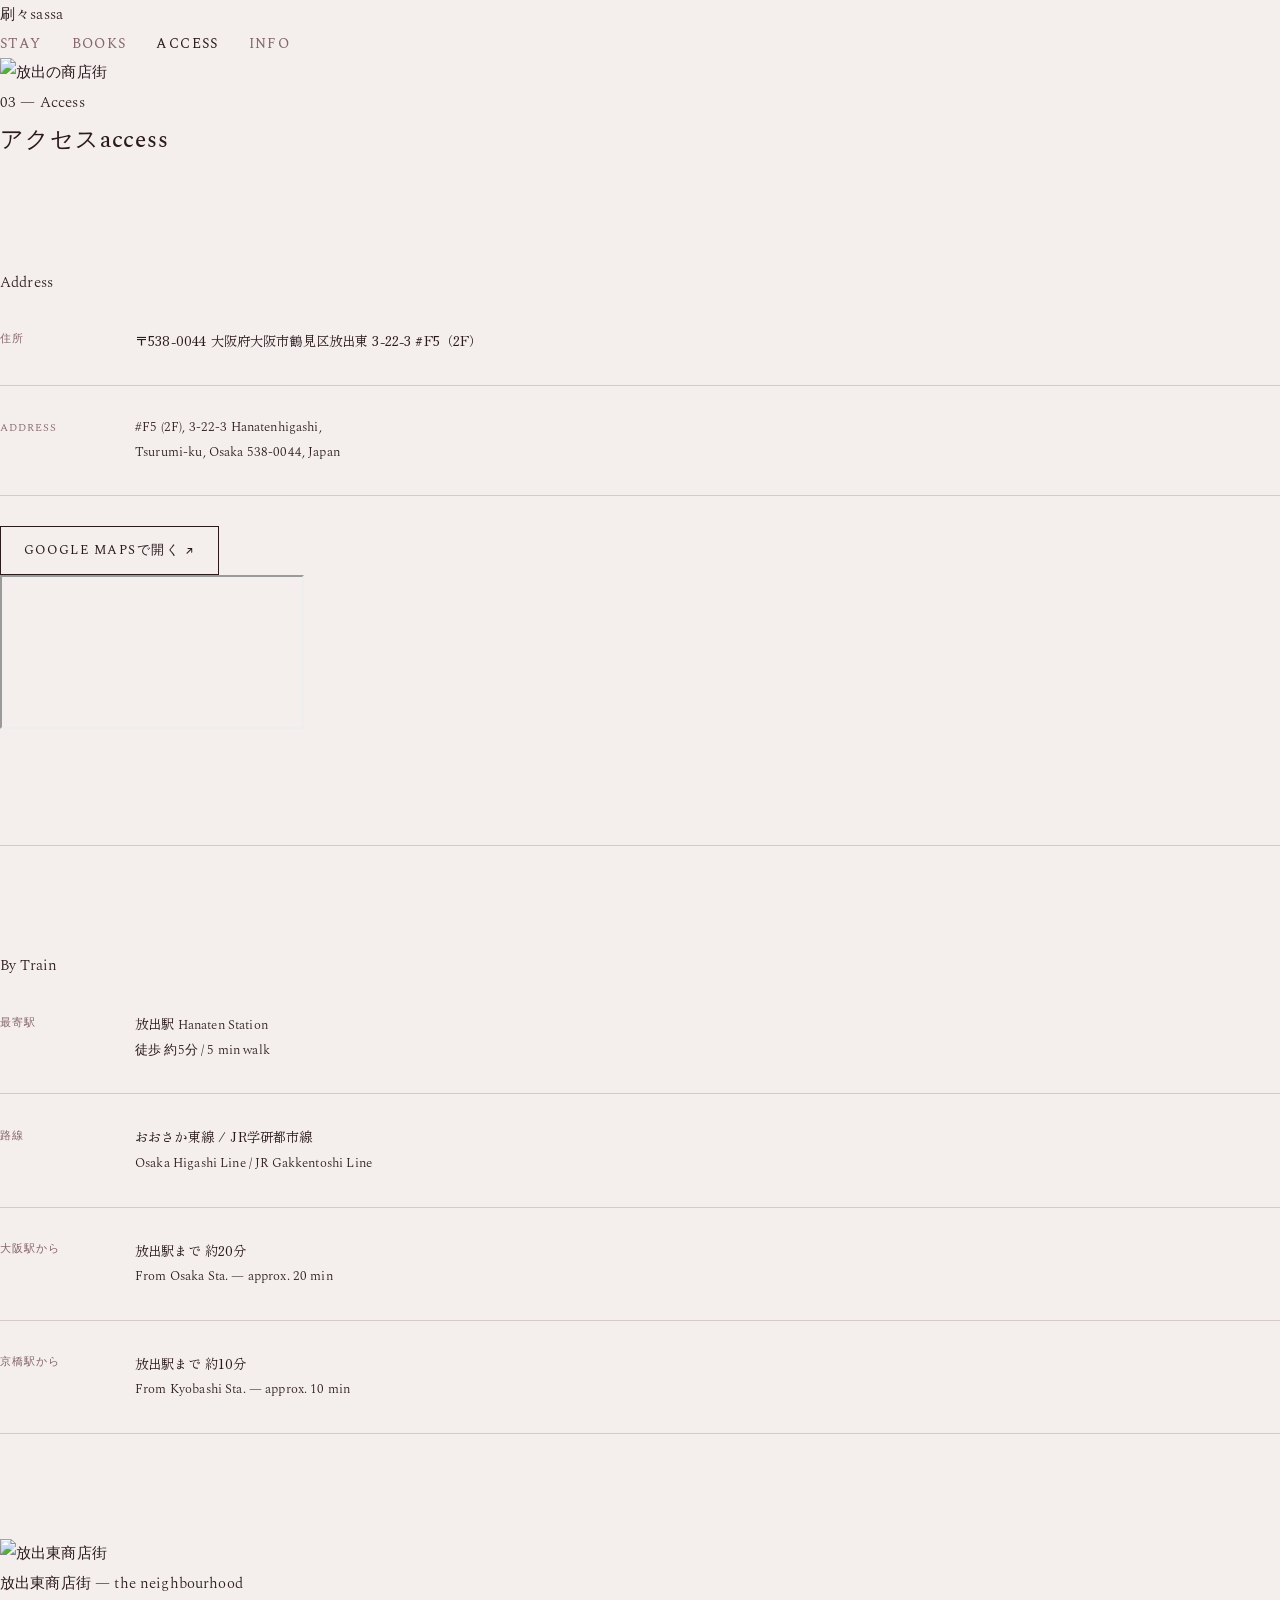
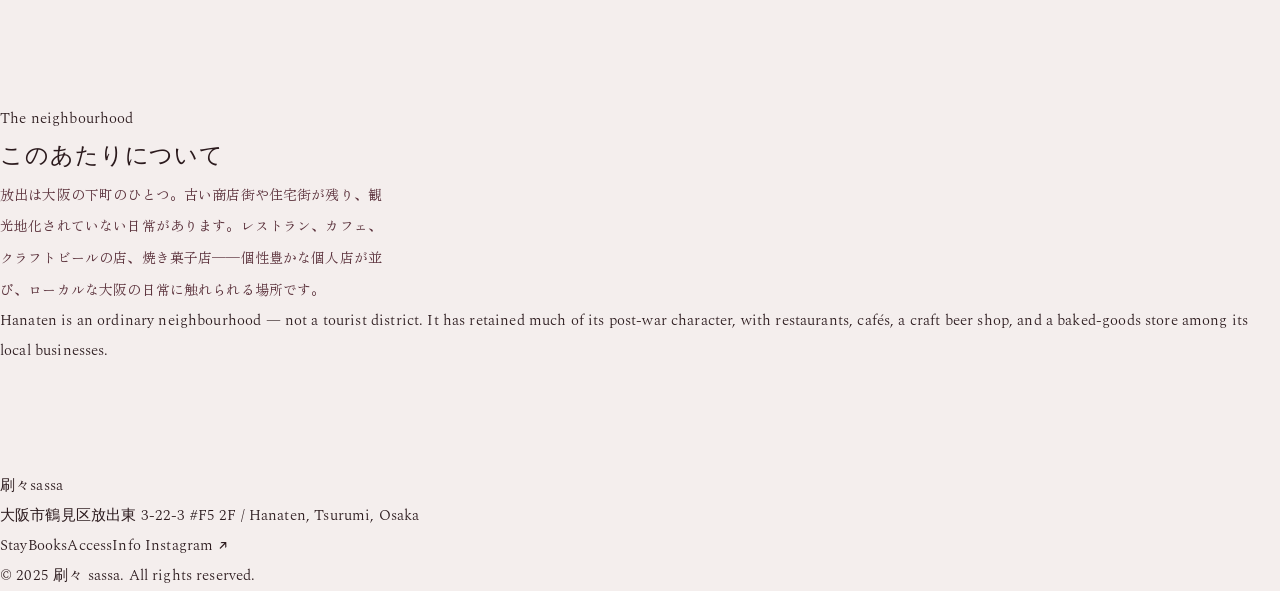
==== access.html @ 0cc68bbd "Add files via upload" ====
<!DOCTYPE html>
<html lang="ja"><head>
<meta charset="UTF-8"><meta name="viewport" content="width=device-width, initial-scale=1.0">
<title>Access — 刷々 sassa | 大阪市鶴見区放出東</title>
<meta name="description" content="刷々 sassaのアクセス。大阪市鶴見区放出東3-22-3 #F5 2F。最寄り：おおさか東線 放出駅 徒歩約5分。">
<link rel="canonical" href="https://sassa-osaka.github.io/access.html">
<meta property="og:type" content="website">
<meta property="og:url" content="https://sassa-osaka.github.io/access.html">
<meta property="og:title" content="Access — 刷々 sassa | 大阪市鶴見区放出東">
<meta property="og:description" content="刷々 sassaのアクセス。大阪市鶴見区放出東3-22-3 #F5 2F。最寄り：おおさか東線 放出駅 徒歩約5分。">
<meta property="og:image" content="https://sassa-osaka.github.io/images/hero-access.jpg">
<meta property="og:locale" content="ja_JP"><meta property="og:locale:alternate" content="en_US">
<meta name="twitter:card" content="summary_large_image">
<link rel="preconnect" href="https://fonts.googleapis.com">
<link rel="preconnect" href="https://fonts.gstatic.com" crossorigin>
<link rel="stylesheet" href="style.css">
<link rel="icon" href="favicon.ico">
</head><body>
<nav class="nav">
  <a href="index.html" class="logo">刷々<span>sassa</span></a>
  <div class="nav-links">
    <a href="stay.html">Stay</a><a href="books.html">Books</a><a href="access.html">Access</a><a href="info.html">Info</a>
  </div>
  <button class="nav-toggle" aria-label="メニュー"><span></span><span></span><span></span></button>
</nav>
<div class="nav-drawer">
  <a href="stay.html">Stay<span>宿泊</span></a>
  <a href="books.html">Books<span>本屋</span></a>
  <a href="access.html">Access<span>アクセス</span></a>
  <a href="info.html">Info<span>情報</span></a>
</div>
<section class="page-hero">
  <img src="images/hero-access.jpg" alt="放出の商店街">
  <div class="page-hero-copy">
    <div class="num">03 — Access</div>
    <h1>アクセス<span class="en">access</span></h1>
  </div>
</section>

<section class="section fade">
  <p class="label">Address</p>
  <div class="info-list">
    <div class="info-row"><div class="key">住所</div><div class="val"><span class="jp">〒538-0044 大阪府大阪市鶴見区放出東 3-22-3 #F5（2F）</span></div></div>
    <div class="info-row"><div class="key">Address</div><div class="val">#F5 (2F), 3-22-3 Hanatenhigashi,<br>Tsurumi-ku, Osaka 538-0044, Japan</div></div>
  </div>
  <div style="margin-top:2rem;">
    <a href="https://maps.app.goo.gl/YQ7pgw1zRNEa5Ubw7" target="_blank" rel="noopener" class="btn">Google Mapsで開く ↗</a>
  </div>
  <div class="map">
    <iframe src="https://maps.google.com/maps?q=34.688976,135.5635653&z=17&output=embed" allowfullscreen="" loading="lazy" referrerpolicy="no-referrer-when-downgrade" title="刷々 sassa の地図"></iframe>
  </div>
</section>

<section class="section fade">
  <p class="label">By Train</p>
  <div class="info-list">
    <div class="info-row"><div class="key">最寄駅</div><div class="val"><span class="jp">放出駅</span> Hanaten Station<br>徒歩 約5分 / 5 min walk</div></div>
    <div class="info-row"><div class="key">路線</div><div class="val"><span class="jp">おおさか東線 / JR学研都市線</span><br>Osaka Higashi Line / JR Gakkentoshi Line</div></div>
    <div class="info-row"><div class="key">大阪駅から</div><div class="val"><span class="jp">放出駅まで 約20分</span><br>From Osaka Sta. — approx. 20 min</div></div>
    <div class="info-row"><div class="key">京橋駅から</div><div class="val"><span class="jp">放出駅まで 約10分</span><br>From Kyobashi Sta. — approx. 10 min</div></div>
  </div>
</section>

<section class="band">
  <img src="images/wide-street.jpg" alt="放出東商店街">
  <p class="band-cap">放出東商店街 — the neighbourhood</p>
</section>

<section class="section narrow fade">
  <p class="label">The neighbourhood</p>
  <h2>このあたりについて</h2>
  <p class="lead-jp">放出は大阪の下町のひとつ。古い商店街や住宅街が残り、観光地化されていない日常があります。レストラン、カフェ、クラフトビールの店、焼き菓子店——個性豊かな個人店が並び、ローカルな大阪の日常に触れられる場所です。</p>
  <p class="lead-en">Hanaten is an ordinary neighbourhood — not a tourist district. It has retained much of its post-war character, with restaurants, cafés, a craft beer shop, and a baked-goods store among its local businesses.</p>
</section>

<footer class="foot">
  <div class="fn">刷々<span>sassa</span></div>
  <p class="addr">大阪市鶴見区放出東 3-22-3 #F5 2F / Hanaten, Tsurumi, Osaka</p>
  <div class="flinks">
    <a href="stay.html">Stay</a><a href="books.html">Books</a><a href="access.html">Access</a><a href="info.html">Info</a>
    <a href="https://www.instagram.com/book_sassa/" target="_blank" rel="noopener">Instagram ↗</a>
  </div>
  <p class="copy">© 2025 刷々 sassa. All rights reserved.</p>
</footer>
<script src="script.js"></script>
</body></html>
---- style.css ----
/* ============================================
   刷々 sassa — style.css
   配色: 中間トーン（明るい和紙白 × 深いプラム）
   日本語: Zen Old Mincho / 英字: Spectral
   ============================================ */

@import url('https://fonts.googleapis.com/css2?family=Zen+Old+Mincho:wght@400;500;700&family=Spectral:ital,wght@0,200;0,300;0,400;0,500;1,300;1,400&display=swap');

/* === Reset & Base === */
*, *::before, *::after {
  box-sizing: border-box;
  margin: 0;
  padding: 0;
}

:root {
  --paper:      #f4eeed;   /* 本文ベース：明るい和紙白 */
  --off:        #ece2e1;   /* サブ背景：薄いプラムベージュ */
  --ink:        #2b1a1d;   /* 本文テキスト：ダークプラム黒 */
  --mid:        #856568;   /* サブテキスト：くすんだワインレッドグレー */
  --border:     #d8c8c6;   /* 罫線・セパレーター */
  --accent:     #5c333d;   /* 強調テキスト */
  --plum:       #7e3146;   /* 塗りつぶしボタン */
  --plum-deep:  #3a2129;   /* 深いプラム：ヒーロー/バナー/フッター */

  /* hero text colors (on dark) */
  --on-dark:        #f3e7e6;
  --on-dark-soft:   #dcc6c6;
  --on-dark-mid:    #c9aeae;

  --font-jp: 'Zen Old Mincho', serif;
  --font-en: 'Spectral', Georgia, serif;

  --space-xs:  0.5rem;
  --space-sm:  1rem;
  --space-md:  2rem;
  --space-lg:  4rem;
  --space-xl:  7rem;

  --max-w: 900px;
  --transition: 0.3s ease;
}

html {
  font-size: 15px;
  -webkit-text-size-adjust: 100%;
  scroll-behavior: smooth;
}

body {
  background-color: var(--paper);
  color: var(--ink);
  font-family: var(--font-en);
  font-weight: 300;
  line-height: 2;
  letter-spacing: 0.01em;
  -webkit-font-smoothing: antialiased;
}

img {
  display: block;
  width: 100%;
  height: auto;
}

a { color: inherit; text-decoration: none; }
ul { list-style: none; }

/* === Typography === */
.serif { font-family: var(--font-en); }

h1, h2, h3 {
  font-weight: 500;
  letter-spacing: 0.04em;
}

.jp {
  font-family: var(--font-jp);
  font-weight: 400;
}

/* === Layout === */
.container {
  max-width: var(--max-w);
  margin-inline: auto;
  padding-inline: var(--space-md);
}

.section { padding-block: var(--space-xl); }
.section + .section { border-top: 1px solid var(--border); }

/* === Navigation === */
.site-nav {
  position: fixed;
  top: 0; left: 0; right: 0;
  z-index: 100;
  display: flex;
  justify-content: space-between;
  align-items: center;
  padding: 1.3rem var(--space-md);
  background: rgba(244, 238, 237, 0.95);
  backdrop-filter: blur(8px);
  -webkit-backdrop-filter: blur(8px);
  border-bottom: 1px solid transparent;
  transition: border-color var(--transition);
}

.site-nav.scrolled { border-bottom-color: var(--border); }

.nav-logo {
  font-family: var(--font-jp);
  font-size: 1.15rem;
  font-weight: 500;
  letter-spacing: 0.1em;
  color: var(--ink);
}

.nav-logo span {
  font-family: var(--font-en);
  font-style: italic;
  font-weight: 400;
  font-size: 0.95rem;
  color: var(--mid);
  margin-left: 0.5em;
}

.nav-links { display: flex; gap: 2rem; align-items: center; }

.nav-links a {
  font-family: var(--font-en);
  font-size: 0.92rem;
  font-weight: 400;
  letter-spacing: 0.1em;
  text-transform: uppercase;
  color: var(--mid);
  transition: color var(--transition);
}

.nav-links a:hover,
.nav-links a.active { color: var(--ink); }

/* Hamburger */
.nav-toggle {
  display: none;
  flex-direction: column;
  gap: 5px;
  cursor: pointer;
  padding: 4px;
  background: none;
  border: none;
}

.nav-toggle span {
  display: block;
  width: 22px; height: 1px;
  background: var(--ink);
  transition: transform var(--transition), opacity var(--transition);
}

.nav-toggle.open span:nth-child(1) { transform: translateY(6px) rotate(45deg); }
.nav-toggle.open span:nth-child(2) { opacity: 0; }
.nav-toggle.open span:nth-child(3) { transform: translateY(-6px) rotate(-45deg); }

/* Mobile drawer */
.nav-drawer {
  display: none;
  position: fixed;
  inset: 0;
  z-index: 99;
  background: var(--paper);
  flex-direction: column;
  justify-content: center;
  align-items: center;
  gap: 2.5rem;
  padding-top: 80px;
}

.nav-drawer.open { display: flex; }

.nav-drawer a {
  font-family: var(--font-jp);
  font-size: 1.2rem;
  font-weight: 400;
  letter-spacing: 0.1em;
  color: var(--ink);
}

.nav-drawer a:hover { color: var(--mid); }

/* === Hero === */
.hero {
  position: relative;
  height: 100svh;
  min-height: 560px;
  overflow: hidden;
  background: linear-gradient(158deg, #502733 0%, #3a2129 55%, #281319 100%);
}

.hero-img {
  position: absolute;
  inset: 0;
  object-fit: cover;
  width: 100%; height: 100%;
  opacity: 0.82;
}

/* soft light glow + paper noise when no image */
.hero-placeholder {
  position: absolute;
  inset: 0;
}
.hero-placeholder::before {
  content: "";
  position: absolute;
  top: -10%; right: -5%;
  width: 60%; height: 70%;
  background: radial-gradient(circle, rgba(190,120,110,0.22) 0%, transparent 65%);
}
.hero-placeholder::after {
  content: "";
  position: absolute;
  inset: 0;
  background-image: url("data:image/svg+xml,%3Csvg xmlns='http://www.w3.org/2000/svg' width='100' height='100'%3E%3Cfilter id='n'%3E%3CfeTurbulence type='fractalNoise' baseFrequency='.8' numOctaves='3'/%3E%3C/filter%3E%3Crect width='100' height='100' filter='url(%23n)' opacity='.05'/%3E%3C/svg%3E");
}

.hero-mark {
  position: absolute;
  top: 48%; left: 50%;
  transform: translate(-50%, -55%);
  font-family: var(--font-jp);
  font-weight: 500;
  font-size: clamp(4rem, 16vw, 8rem);
  color: rgba(222, 196, 198, 0.10);
  letter-spacing: 0.3em;
  pointer-events: none;
  user-select: none;
}

.hero-content {
  position: absolute;
  inset: 0;
  display: flex;
  flex-direction: column;
  justify-content: flex-end;
  padding: var(--space-lg) var(--space-md);
  background: linear-gradient(to top, rgba(40,19,25,0.78) 0%, rgba(40,19,25,0.30) 38%, transparent 65%);
}

.hero-title {
  font-family: var(--font-jp);
  font-size: clamp(2rem, 7vw, 3.5rem);
  font-weight: 500;
  letter-spacing: 0.16em;
  color: var(--on-dark);
  line-height: 1.2;
}

.hero-title .en {
  display: block;
  font-family: var(--font-en);
  font-style: italic;
  font-weight: 300;
  font-size: clamp(0.95rem, 2.5vw, 1.25rem);
  letter-spacing: 0.06em;
  color: var(--on-dark-soft);
  margin-top: 0.45em;
}

.hero-sub { margin-top: var(--space-md); max-width: 440px; }

.hero-sub .jp {
  font-family: var(--font-jp);
  font-weight: 400;
  font-size: 0.84rem;
  line-height: 2.1;
  color: #e6d4d3;
  margin-bottom: 0.5em;
}

.hero-sub p:not(.jp) {
  font-style: italic;
  font-weight: 300;
  font-size: 0.82rem;
  line-height: 2;
  color: var(--on-dark-mid);
}

.hero-actions {
  display: flex;
  gap: 1rem;
  margin-top: var(--space-md);
  flex-wrap: wrap;
}

/* === Buttons === */
.btn {
  display: inline-flex;
  align-items: center;
  gap: 0.5em;
  padding: 0.85em 1.8em;
  font-family: var(--font-en);
  font-size: 0.85rem;
  font-weight: 400;
  letter-spacing: 0.12em;
  text-transform: uppercase;
  border: 1px solid currentColor;
  transition: background var(--transition), color var(--transition), border-color var(--transition);
  cursor: pointer;
}

.btn-dark {
  color: var(--accent);
  background: transparent;
  border-color: var(--border);
}
.btn-dark:hover {
  background: var(--accent);
  color: var(--paper);
  border-color: var(--accent);
}

.btn-fill {
  background: var(--plum);
  color: var(--on-dark);
  border-color: var(--plum);
}
.btn-fill:hover {
  background: var(--plum-deep);
  border-color: var(--plum-deep);
  color: var(--on-dark);
}

/* ghost button for dark backgrounds */
.btn-ghost {
  color: var(--on-dark);
  background: transparent;
  border-color: rgba(220, 198, 198, 0.4);
}
.btn-ghost:hover {
  background: rgba(220, 198, 198, 0.12);
  color: var(--on-dark);
}

/* === Page Header === */
.page-header {
  padding-top: calc(80px + var(--space-xl));
  padding-bottom: var(--space-lg);
  border-bottom: 1px solid var(--border);
}

.page-header .label {
  font-family: var(--font-en);
  font-size: 0.68rem;
  letter-spacing: 0.2em;
  text-transform: uppercase;
  color: var(--mid);
  margin-bottom: var(--space-sm);
}

.page-header h1 {
  font-family: var(--font-en);
  font-size: clamp(2rem, 6vw, 3rem);
  font-style: italic;
  font-weight: 400;
  line-height: 1.1;
}

.page-header .jp-title {
  font-family: var(--font-jp);
  font-size: 1rem;
  font-weight: 400;
  color: var(--mid);
  margin-top: 0.5em;
}

/* === Text styles === */
.lead {
  font-family: var(--font-en);
  font-weight: 300;
  font-size: 0.9rem;
  line-height: 2.15;
  max-width: 56ch;
}

.lead-jp {
  font-family: var(--font-jp);
  font-size: 0.92rem;
  line-height: 2.3;
  font-weight: 400;
  color: var(--accent);
  max-width: 48ch;
}

.caption {
  font-family: var(--font-en);
  font-style: italic;
  font-size: 0.7rem;
  color: var(--mid);
  letter-spacing: 0.06em;
  margin-top: 0.7em;
}

/* === Grid & Images === */
.img-full {
  width: 100%;
  aspect-ratio: 16/9;
  object-fit: cover;
  display: block;
  background: #e7dad9;
}

.img-placeholder {
  width: 100%;
  background: #e7dad9;
  display: flex;
  align-items: center;
  justify-content: center;
  color: #c3aeac;
  font-family: var(--font-en);
  font-size: 0.7rem;
  letter-spacing: 0.1em;
  text-transform: uppercase;
}

.gallery-grid {
  display: grid;
  grid-template-columns: repeat(2, 1fr);
  gap: 1px;
  background: var(--border);
  margin-block: var(--space-lg);
}

.gallery-grid .img-placeholder,
.gallery-grid img {
  aspect-ratio: 4/3;
  object-fit: cover;
  background: #e7dad9;
}

.gallery-grid .span-2 { grid-column: span 2; }

.gallery-grid .img-placeholder.span-2,
.gallery-grid .span-2 img { aspect-ratio: 16/7; }

/* === Two col layout === */
.two-col {
  display: grid;
  grid-template-columns: 1fr 1fr;
  gap: var(--space-lg);
  align-items: start;
}

/* === Divider === */
.divider {
  width: 40px;
  height: 1px;
  background: var(--border);
  margin-block: var(--space-md);
}

/* === Info list === */
.info-list { display: grid; gap: var(--space-md); margin-top: var(--space-md); }

.info-row {
  display: grid;
  grid-template-columns: 120px 1fr;
  gap: 1rem;
  font-size: 0.84rem;
  padding-bottom: var(--space-md);
  border-bottom: 1px solid var(--border);
}

.info-row .key {
  font-family: var(--font-en);
  color: var(--mid);
  font-size: 0.72rem;
  letter-spacing: 0.1em;
  text-transform: uppercase;
  padding-top: 0.15em;
}

.info-row .val { line-height: 1.95; font-family: var(--font-en); font-weight: 300; }
.info-row .val .jp { font-size: 0.88rem; }

/* === Map placeholder === */
.map-container {
  width: 100%;
  aspect-ratio: 16/9;
  background: var(--off);
  border: 1px solid var(--border);
  overflow: hidden;
  margin-block: var(--space-lg);
}
.map-container iframe { width: 100%; height: 100%; border: none; }

/* === Footer === */
.site-footer {
  padding-block: var(--space-lg);
  margin-top: var(--space-xl);
  background: var(--plum-deep);
  border-top: 1px solid rgba(220, 198, 198, 0.12);
}

.footer-inner {
  display: flex;
  justify-content: space-between;
  align-items: flex-end;
  gap: var(--space-md);
  flex-wrap: wrap;
}

.footer-name {
  font-family: var(--font-jp);
  font-size: 0.9rem;
  letter-spacing: 0.12em;
  font-weight: 500;
  color: var(--on-dark);
}

.footer-name .en {
  display: block;
  font-family: var(--font-en);
  font-style: italic;
  font-weight: 300;
  font-size: 0.78rem;
  color: var(--on-dark-mid);
  margin-top: 0.25em;
}

.footer-links { display: flex; gap: 1.5rem; }

.footer-links a {
  font-family: var(--font-en);
  font-size: 0.7rem;
  letter-spacing: 0.1em;
  text-transform: uppercase;
  color: #a98a8d;
  transition: color var(--transition);
}

.footer-links a:hover { color: var(--on-dark); }

.footer-copy {
  width: 100%;
  font-family: var(--font-en);
  font-size: 0.64rem;
  color: #8a6e70;
  margin-top: var(--space-sm);
  letter-spacing: 0.06em;
}

/* === Index: intro section === */
.intro-section {
  padding-block: var(--space-xl);
  display: grid;
  grid-template-columns: 1fr 1fr;
  gap: var(--space-lg);
  align-items: center;
}

.intro-text .num {
  font-family: var(--font-en);
  font-style: italic;
  font-weight: 300;
  font-size: 3.8rem;
  color: #cdb6b4;
  line-height: 1;
  margin-bottom: var(--space-sm);
}

/* === Index links grid === */
.index-links {
  display: grid;
  grid-template-columns: 1fr 1fr;
  border-top: 1px solid var(--border);
}

.index-link-item {
  padding: var(--space-lg) var(--space-md);
  border-bottom: 1px solid var(--border);
  transition: background var(--transition);
}

.index-link-item:nth-child(odd) { border-right: 1px solid var(--border); }
.index-link-item:hover { background: var(--off); }

.index-link-item .label {
  font-family: var(--font-en);
  font-size: 0.64rem;
  letter-spacing: 0.18em;
  text-transform: uppercase;
  color: var(--mid);
  margin-bottom: 0.9em;
}

.index-link-item h2 {
  font-family: var(--font-en);
  font-style: italic;
  font-size: 1.6rem;
  font-weight: 400;
  margin-bottom: 0.3em;
}

.index-link-item .jp {
  font-family: var(--font-jp);
  font-size: 0.8rem;
  color: var(--mid);
  margin-bottom: var(--space-md);
}

.arrow {
  display: inline-flex;
  align-items: center;
  gap: 0.5em;
  font-family: var(--font-en);
  font-size: 0.7rem;
  letter-spacing: 0.12em;
  text-transform: uppercase;
  color: var(--mid);
  transition: gap var(--transition), color var(--transition);
}

.index-link-item:hover .arrow { gap: 0.8em; color: var(--ink); }

/* === Books page === */
.books-intro {
  display: grid;
  grid-template-columns: 1.2fr 1fr;
  gap: var(--space-xl);
  align-items: start;
}

.tag-list { display: flex; flex-wrap: wrap; gap: 0.5rem; margin-top: var(--space-md); }

.tag {
  font-family: var(--font-en);
  font-size: 0.65rem;
  letter-spacing: 0.1em;
  text-transform: uppercase;
  border: 1px solid var(--border);
  padding: 0.3em 0.7em;
  color: var(--mid);
}

/* === Events === */
.event-list { display: grid; gap: 0; }

.event-item {
  display: grid;
  grid-template-columns: 80px 1fr;
  gap: 1.5rem;
  padding-block: var(--space-md);
  border-bottom: 1px solid var(--border);
  align-items: start;
}

.event-date {
  font-family: var(--font-en);
  font-style: italic;
  font-size: 0.78rem;
  color: var(--mid);
  line-height: 1.6;
}

.event-title { font-family: var(--font-en); font-weight: 300; font-size: 0.9rem; line-height: 1.7; }
.event-title .jp { font-family: var(--font-jp); font-size: 0.84rem; color: var(--mid); margin-top: 0.2em; }

/* === Access === */
.station-list { display: grid; gap: 0; }

.station-item {
  display: grid;
  grid-template-columns: 1fr auto;
  align-items: center;
  padding-block: 1.1rem;
  border-bottom: 1px solid var(--border);
  font-size: 0.84rem;
  gap: 1rem;
}

.station-item .name .jp { font-family: var(--font-jp); font-size: 0.9rem; }
.station-item .name .en { font-family: var(--font-en); font-size: 0.72rem; color: var(--mid); margin-top: 0.1em; }

.station-item .time {
  font-family: var(--font-en);
  font-style: italic;
  font-size: 0.8rem;
  color: var(--mid);
  white-space: nowrap;
}

/* === SNS / External links === */
.link-block { display: flex; flex-direction: column; gap: 1rem; margin-top: var(--space-md); }

.link-row {
  display: flex;
  align-items: center;
  gap: 1rem;
  padding: 1.3rem 1.5rem;
  border: 1px solid var(--border);
  font-family: var(--font-en);
  font-weight: 300;
  font-size: 0.95rem;
  letter-spacing: 0.04em;
  transition: background var(--transition), border-color var(--transition);
}

.link-row:hover { background: var(--off); border-color: var(--plum); }

.link-row .link-icon { width: 22px; height: 22px; opacity: 0.5; flex-shrink: 0; }
.link-row .link-label { flex: 1; }
.link-row .link-label .jp { font-family: var(--font-jp); font-size: 0.82rem; color: var(--mid); margin-top: 0.15em; }
.link-row .link-arrow { font-size: 0.85rem; color: var(--mid); }

/* === Fade-in === */
.fade-in {
  opacity: 0;
  transform: translateY(12px);
  transition: opacity 0.6s ease, transform 0.6s ease;
}
.fade-in.visible { opacity: 1; transform: none; }

/* === Responsive === */
@media (max-width: 700px) {
  :root { --space-xl: 4rem; --space-lg: 2.5rem; }
  .nav-links { display: none; }
  .nav-toggle { display: flex; }
  .intro-section { grid-template-columns: 1fr; gap: var(--space-lg); }
  .two-col { grid-template-columns: 1fr; gap: var(--space-md); }
  .books-intro { grid-template-columns: 1fr; gap: var(--space-lg); }
  .index-links { grid-template-columns: 1fr; }
  .index-link-item:nth-child(odd) { border-right: none; }
  .gallery-grid { grid-template-columns: 1fr; }
  .gallery-grid .span-2 { grid-column: span 1; }
  .gallery-grid .img-placeholder.span-2, .gallery-grid .span-2 img { aspect-ratio: 4/3; }
  .info-row { grid-template-columns: 90px 1fr; }
  .footer-inner { flex-direction: column; align-items: flex-start; }
  .hero-content { padding: var(--space-md); }
}

@media (max-width: 400px) {
  html { font-size: 14px; }
  .hero-actions { flex-direction: column; }
}
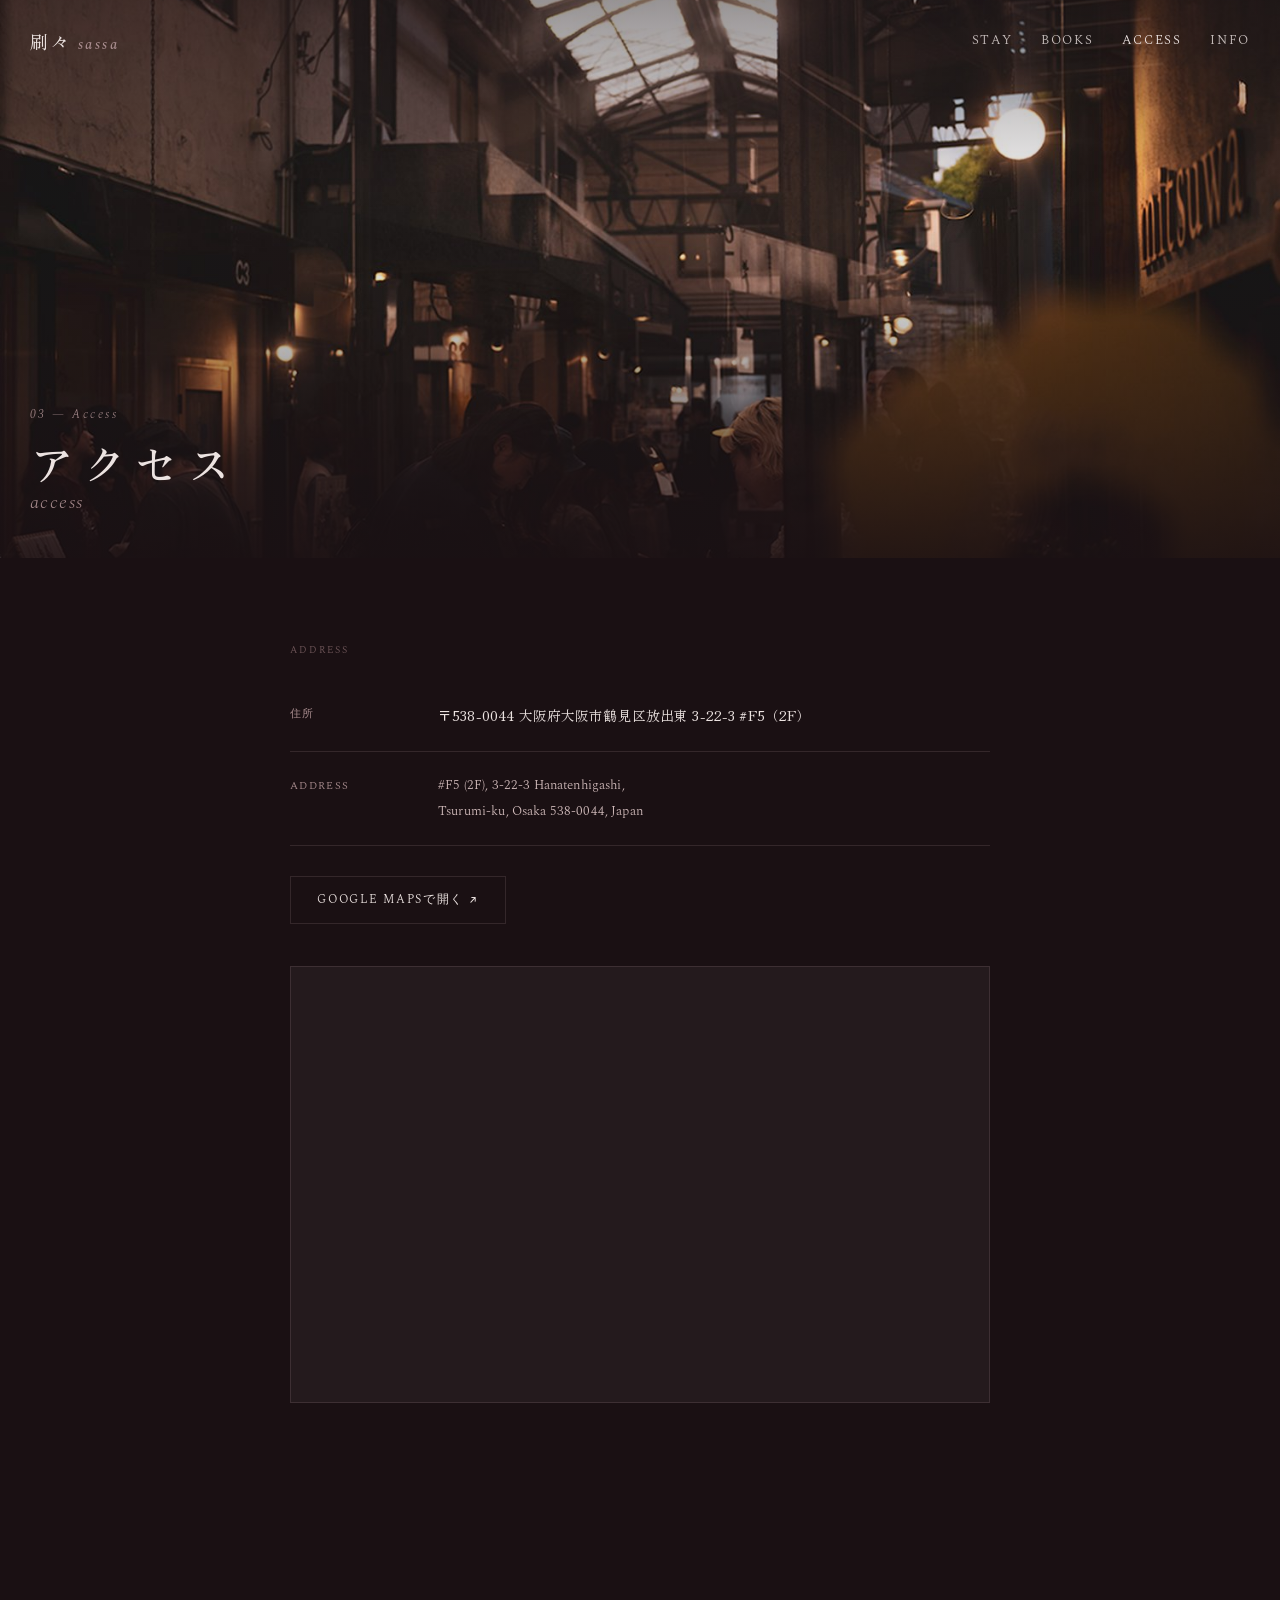
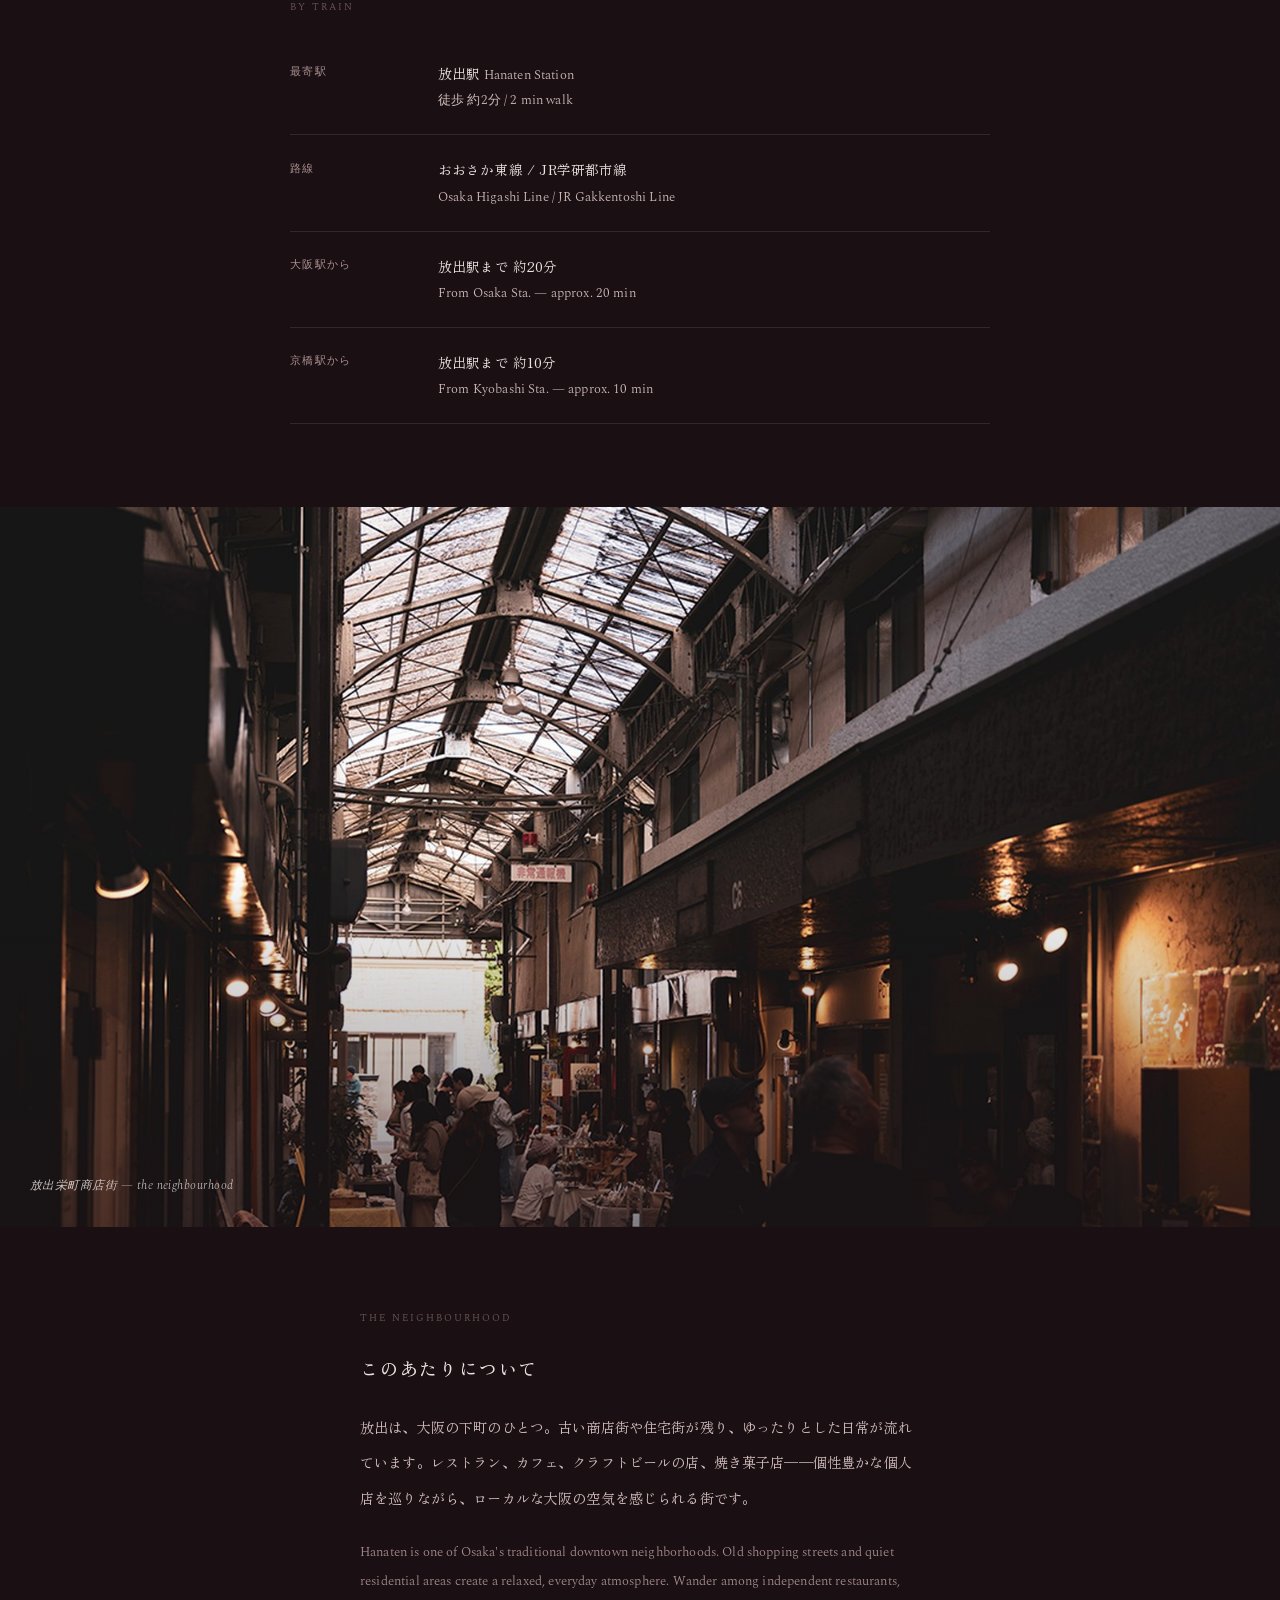
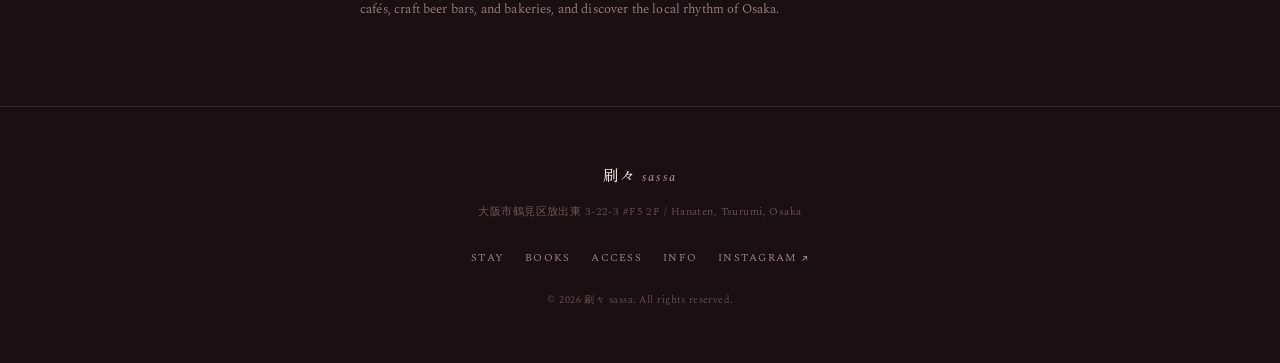
==== commit 33dbf187: "Update access.html" ====
--- a/access.html
+++ b/access.html
@@ -54,7 +54,7 @@
 <section class="section fade">
   <p class="label">By Train</p>
   <div class="info-list">
-    <div class="info-row"><div class="key">最寄駅</div><div class="val"><span class="jp">放出駅</span> Hanaten Station<br>徒歩 約5分 / 5 min walk</div></div>
+    <div class="info-row"><div class="key">最寄駅</div><div class="val"><span class="jp">放出駅</span> Hanaten Station<br>徒歩 約2分 / 2 min walk</div></div>
     <div class="info-row"><div class="key">路線</div><div class="val"><span class="jp">おおさか東線 / JR学研都市線</span><br>Osaka Higashi Line / JR Gakkentoshi Line</div></div>
     <div class="info-row"><div class="key">大阪駅から</div><div class="val"><span class="jp">放出駅まで 約20分</span><br>From Osaka Sta. — approx. 20 min</div></div>
     <div class="info-row"><div class="key">京橋駅から</div><div class="val"><span class="jp">放出駅まで 約10分</span><br>From Kyobashi Sta. — approx. 10 min</div></div>
@@ -63,14 +63,14 @@
 
 <section class="band">
   <img src="images/wide-street.jpg" alt="放出東商店街">
-  <p class="band-cap">放出東商店街 — the neighbourhood</p>
+  <p class="band-cap">放出栄町商店街 — the neighbourhood</p>
 </section>
 
 <section class="section narrow fade">
   <p class="label">The neighbourhood</p>
   <h2>このあたりについて</h2>
-  <p class="lead-jp">放出は大阪の下町のひとつ。古い商店街や住宅街が残り、観光地化されていない日常があります。レストラン、カフェ、クラフトビールの店、焼き菓子店——個性豊かな個人店が並び、ローカルな大阪の日常に触れられる場所です。</p>
-  <p class="lead-en">Hanaten is an ordinary neighbourhood — not a tourist district. It has retained much of its post-war character, with restaurants, cafés, a craft beer shop, and a baked-goods store among its local businesses.</p>
+  <p class="lead-jp">放出は、大阪の下町のひとつ。古い商店街や住宅街が残り、ゆったりとした日常が流れています。レストラン、カフェ、クラフトビールの店、焼き菓子店──個性豊かな個人店を巡りながら、ローカルな大阪の空気を感じられる街です。</p>
+  <p class="lead-en">Hanaten is one of Osaka's traditional downtown neighborhoods. Old shopping streets and quiet residential areas create a relaxed, everyday atmosphere. Wander among independent restaurants, cafés, craft beer bars, and bakeries, and discover the local rhythm of Osaka.</p>
 </section>
 
 <footer class="foot">
@@ -80,7 +80,7 @@
     <a href="stay.html">Stay</a><a href="books.html">Books</a><a href="access.html">Access</a><a href="info.html">Info</a>
     <a href="https://www.instagram.com/book_sassa/" target="_blank" rel="noopener">Instagram ↗</a>
   </div>
-  <p class="copy">© 2025 刷々 sassa. All rights reserved.</p>
+  <p class="copy">© 2026 刷々 sassa. All rights reserved.</p>
 </footer>
 <script src="script.js"></script>
-</body></html>+</body></html>
--- a/style.css
+++ b/style.css
@@ -1,744 +1,184 @@
 /* ============================================
-   刷々 sassa — style.css
-   配色: 中間トーン（明るい和紙白 × 深いプラム）
-   日本語: Zen Old Mincho / 英字: Spectral
+   刷々 sassa — style.css  (Concept B)
+   写真主役・暗めトーン / Zen Old Mincho × Spectral
    ============================================ */
+@import url('https://fonts.googleapis.com/css2?family=Zen+Old+Mincho:wght@400;500;700&family=Spectral:ital,wght@0,200;0,300;0,400;1,300;1,400&display=swap');
 
-@import url('https://fonts.googleapis.com/css2?family=Zen+Old+Mincho:wght@400;500;700&family=Spectral:ital,wght@0,200;0,300;0,400;0,500;1,300;1,400&display=swap');
+*,*::before,*::after{box-sizing:border-box;margin:0;padding:0;}
 
-/* === Reset & Base === */
-*, *::before, *::after {
-  box-sizing: border-box;
-  margin: 0;
-  padding: 0;
+:root{
+  --bg:#1a1013; --bg2:#241a1d; --paper:#ece3e1;
+  --ink:#ece3e1; --mid:#a98d8f; --faint:#6f5659;
+  --line:rgba(200,170,172,.15); --plum:#7e3146; --plum-soft:#9a4358;
+  --jp:'Zen Old Mincho',serif; --en:'Spectral',Georgia,serif;
+  --transition:.35s ease;
 }
+html{font-size:15px;-webkit-text-size-adjust:100%;scroll-behavior:smooth;}
+body{background:var(--bg);color:var(--ink);font-family:var(--en);font-weight:300;line-height:2;-webkit-font-smoothing:antialiased;letter-spacing:.01em;}
+img{display:block;width:100%;height:auto;}
+a{color:inherit;text-decoration:none;}
+ul{list-style:none;}
 
-:root {
-  --paper:      #f4eeed;   /* 本文ベース：明るい和紙白 */
-  --off:        #ece2e1;   /* サブ背景：薄いプラムベージュ */
-  --ink:        #2b1a1d;   /* 本文テキスト：ダークプラム黒 */
-  --mid:        #856568;   /* サブテキスト：くすんだワインレッドグレー */
-  --border:     #d8c8c6;   /* 罫線・セパレーター */
-  --accent:     #5c333d;   /* 強調テキスト */
-  --plum:       #7e3146;   /* 塗りつぶしボタン */
-  --plum-deep:  #3a2129;   /* 深いプラム：ヒーロー/バナー/フッター */
+/* === Nav === */
+.nav{position:fixed;top:0;left:0;right:0;z-index:100;display:flex;justify-content:space-between;align-items:center;padding:1.5rem 2rem;transition:background var(--transition),border-color var(--transition);border-bottom:1px solid transparent;}
+.nav.solid{background:rgba(26,16,19,.9);backdrop-filter:blur(10px);-webkit-backdrop-filter:blur(10px);border-bottom-color:var(--line);padding:1.1rem 2rem;}
+.logo{font-family:var(--jp);font-weight:500;font-size:1.2rem;letter-spacing:.14em;color:var(--paper);}
+.logo span{font-family:var(--en);font-style:italic;font-size:.92rem;color:var(--mid);margin-left:.5em;}
+.nav-links{display:flex;gap:1.9rem;align-items:center;}
+.nav-links a{font-family:var(--en);font-size:.86rem;letter-spacing:.13em;text-transform:uppercase;color:var(--paper);opacity:.82;transition:opacity var(--transition);}
+.nav-links a:hover,.nav-links a.active{opacity:1;}
 
-  /* hero text colors (on dark) */
-  --on-dark:        #f3e7e6;
-  --on-dark-soft:   #dcc6c6;
-  --on-dark-mid:    #c9aeae;
+.nav-toggle{display:none;flex-direction:column;gap:5px;cursor:pointer;background:none;border:none;padding:4px;z-index:101;}
+.nav-toggle span{display:block;width:24px;height:1px;background:var(--paper);transition:transform var(--transition),opacity var(--transition);}
+.nav-toggle.open span:nth-child(1){transform:translateY(6px) rotate(45deg);}
+.nav-toggle.open span:nth-child(2){opacity:0;}
+.nav-toggle.open span:nth-child(3){transform:translateY(-6px) rotate(-45deg);}
+.nav-drawer{display:none;position:fixed;inset:0;z-index:99;background:var(--bg);flex-direction:column;justify-content:center;align-items:center;gap:2.4rem;}
+.nav-drawer.open{display:flex;}
+.nav-drawer a{font-family:var(--jp);font-weight:400;font-size:1.4rem;letter-spacing:.12em;color:var(--paper);}
+.nav-drawer a span{font-family:var(--en);font-style:italic;font-size:.8rem;color:var(--mid);margin-left:.6em;}
 
-  --font-jp: 'Zen Old Mincho', serif;
-  --font-en: 'Spectral', Georgia, serif;
+/* === Hero (home) === */
+.hero{position:relative;height:100vh;min-height:600px;overflow:hidden;}
+.hero img{position:absolute;inset:0;width:100%;height:100%;object-fit:cover;}
+.hero::after{content:"";position:absolute;inset:0;background:linear-gradient(to bottom,rgba(26,16,19,.5) 0%,transparent 24%,transparent 54%,rgba(26,16,19,.9) 100%);}
+.hero-copy{position:absolute;left:0;right:0;bottom:0;z-index:10;padding:3rem 2rem 3.6rem;}
+.hero-title{font-family:var(--jp);font-weight:500;font-size:clamp(2.6rem,9vw,4rem);letter-spacing:.2em;color:var(--paper);line-height:1.15;}
+.hero-title .en{display:block;font-family:var(--en);font-style:italic;font-weight:300;font-size:clamp(1rem,3vw,1.4rem);letter-spacing:.1em;color:var(--mid);margin-top:.5em;}
+.hero-tagline{margin-top:1.4rem;font-family:var(--jp);font-size:.86rem;line-height:2.1;color:#d8c5c4;max-width:460px;}
+.hero-tagline .en2{display:block;font-family:var(--en);font-style:italic;font-size:.8rem;color:var(--mid);margin-top:.5em;letter-spacing:.03em;}
+.scroll-hint{position:absolute;bottom:1.4rem;left:50%;transform:translateX(-50%);z-index:10;font-family:var(--en);font-size:.62rem;letter-spacing:.25em;text-transform:uppercase;color:var(--mid);writing-mode:vertical-rl;}
 
-  --space-xs:  0.5rem;
-  --space-sm:  1rem;
-  --space-md:  2rem;
-  --space-lg:  4rem;
-  --space-xl:  7rem;
+/* === Page hero (sub pages) === */
+.page-hero{position:relative;height:62vh;min-height:420px;overflow:hidden;}
+.page-hero img{position:absolute;inset:0;width:100%;height:100%;object-fit:cover;}
+.page-hero::after{content:"";position:absolute;inset:0;background:linear-gradient(to bottom,rgba(26,16,19,.45),transparent 40%,rgba(26,16,19,.85));}
+.page-hero-copy{position:absolute;left:0;right:0;bottom:0;z-index:10;padding:3rem 2rem;}
+.page-hero .num{font-family:var(--en);font-style:italic;font-size:.82rem;letter-spacing:.2em;color:var(--mid);margin-bottom:.6rem;}
+.page-hero h1{font-family:var(--jp);font-weight:500;font-size:clamp(2rem,7vw,3rem);letter-spacing:.16em;color:var(--paper);line-height:1.1;}
+.page-hero h1 .en{display:block;font-family:var(--en);font-style:italic;font-weight:300;font-size:clamp(.95rem,2.6vw,1.2rem);letter-spacing:.08em;color:var(--mid);margin-top:.4em;}
 
-  --max-w: 900px;
-  --transition: 0.3s ease;
-}
+/* === Statement === */
+.statement{padding:7rem 2rem;text-align:center;max-width:680px;margin:0 auto;}
+.statement .mark{font-family:var(--jp);font-size:2rem;letter-spacing:.4em;color:var(--faint);margin-bottom:2rem;}
+.statement p{font-family:var(--jp);font-weight:400;font-size:1.05rem;line-height:2.6;color:var(--paper);letter-spacing:.04em;}
+.statement .en{font-family:var(--en);font-style:italic;font-weight:300;font-size:.86rem;line-height:2.2;color:var(--mid);margin-top:1.8rem;letter-spacing:.02em;}
 
-html {
-  font-size: 15px;
-  -webkit-text-size-adjust: 100%;
-  scroll-behavior: smooth;
-}
+/* === Full-bleed band === */
+.band{position:relative;height:80vh;min-height:460px;overflow:hidden;}
+.band img{position:absolute;inset:0;width:100%;height:100%;object-fit:cover;}
+.band::after{content:"";position:absolute;inset:0;background:linear-gradient(to top,rgba(26,16,19,.5),transparent 50%);}
+.band-cap{position:absolute;left:2rem;bottom:2rem;z-index:5;font-family:var(--en);font-style:italic;font-size:.78rem;color:var(--paper);letter-spacing:.04em;opacity:.85;}
 
-body {
-  background-color: var(--paper);
-  color: var(--ink);
-  font-family: var(--font-en);
-  font-weight: 300;
-  line-height: 2;
-  letter-spacing: 0.01em;
-  -webkit-font-smoothing: antialiased;
-}
+/* === Editorial split === */
+.split{display:grid;grid-template-columns:1fr 1fr;}
+.split.rev .txt{order:2;}
+.split .ph{position:relative;aspect-ratio:3/4;overflow:hidden;}
+.split .ph img{width:100%;height:100%;object-fit:cover;}
+.split .txt{display:flex;flex-direction:column;justify-content:center;padding:4.5rem 3rem;}
+.split .num{font-family:var(--en);font-style:italic;font-size:.8rem;letter-spacing:.2em;color:var(--faint);margin-bottom:1.2rem;}
+.split h2{font-family:var(--jp);font-weight:500;font-size:1.3rem;letter-spacing:.1em;margin-bottom:.3rem;color:var(--paper);}
+.split .h-en{font-family:var(--en);font-style:italic;font-weight:300;font-size:.92rem;color:var(--mid);margin-bottom:1.6rem;}
+.split p{font-family:var(--jp);font-weight:400;font-size:.88rem;line-height:2.4;color:#c9b3b4;}
+.split .p-en{font-family:var(--en);font-weight:300;font-size:.82rem;line-height:2.1;color:var(--mid);margin-top:1.2rem;letter-spacing:.02em;}
+.split .lnk{margin-top:1.8rem;font-family:var(--en);font-size:.72rem;letter-spacing:.16em;text-transform:uppercase;color:var(--paper);border-bottom:1px solid var(--line);padding-bottom:.3em;width:fit-content;transition:border-color var(--transition);}
+.split .lnk:hover{border-color:var(--paper);}
 
-img {
-  display: block;
-  width: 100%;
-  height: auto;
-}
+/* === Triple photo === */
+.triple{display:grid;grid-template-columns:repeat(3,1fr);gap:2px;}
+.triple .ph{aspect-ratio:3/4;overflow:hidden;}
+.triple .ph img{width:100%;height:100%;object-fit:cover;transition:transform .6s ease;}
+.triple .ph:hover img{transform:scale(1.03);}
 
-a { color: inherit; text-decoration: none; }
-ul { list-style: none; }
+/* === Index links (home) === */
+.index-links{border-top:1px solid var(--line);}
+.index-link{display:flex;justify-content:space-between;align-items:baseline;padding:2.6rem 2rem;border-bottom:1px solid var(--line);transition:background var(--transition);gap:1.5rem;}
+.index-link:hover{background:var(--bg2);}
+.index-link .l{font-family:var(--jp);font-weight:500;font-size:1.5rem;letter-spacing:.1em;color:var(--paper);}
+.index-link .l span{font-family:var(--en);font-style:italic;font-size:.86rem;color:var(--mid);margin-left:.7em;}
+.index-link .r{font-family:var(--en);font-size:.72rem;letter-spacing:.14em;text-transform:uppercase;color:var(--mid);white-space:nowrap;transition:color var(--transition);}
+.index-link:hover .r{color:var(--paper);}
 
-/* === Typography === */
-.serif { font-family: var(--font-en); }
+/* === Content section (sub pages) === */
+.section{padding:5.5rem 2rem;max-width:760px;margin:0 auto;}
+.section.narrow{max-width:620px;}
+.section h2{font-family:var(--jp);font-weight:500;font-size:1.2rem;letter-spacing:.1em;margin-bottom:1.6rem;color:var(--paper);}
+.section .lead-jp{font-family:var(--jp);font-weight:400;font-size:.94rem;line-height:2.5;color:#d2bcbc;}
+.section .lead-en{font-family:var(--en);font-weight:300;font-size:.86rem;line-height:2.2;color:var(--mid);margin-top:1.5rem;}
+.label{font-family:var(--en);font-size:.66rem;letter-spacing:.2em;text-transform:uppercase;color:var(--faint);margin-bottom:1.4rem;}
+.divider{width:40px;height:1px;background:var(--line);margin:2rem 0;}
 
-h1, h2, h3 {
-  font-weight: 500;
-  letter-spacing: 0.04em;
-}
+/* === Info rows === */
+.info-list{display:grid;gap:0;margin-top:1rem;}
+.info-row{display:grid;grid-template-columns:130px 1fr;gap:1.2rem;padding:1.4rem 0;border-bottom:1px solid var(--line);font-size:.86rem;}
+.info-row .key{font-family:var(--en);font-size:.7rem;letter-spacing:.13em;text-transform:uppercase;color:var(--mid);padding-top:.2em;}
+.info-row .val{font-family:var(--en);font-weight:300;color:#d2bcbc;line-height:1.95;}
+.info-row .val .jp{font-family:var(--jp);font-size:.9rem;color:var(--paper);}
 
-.jp {
-  font-family: var(--font-jp);
-  font-weight: 400;
-}
-
-/* === Layout === */
-.container {
-  max-width: var(--max-w);
-  margin-inline: auto;
-  padding-inline: var(--space-md);
-}
-
-.section { padding-block: var(--space-xl); }
-.section + .section { border-top: 1px solid var(--border); }
-
-/* === Navigation === */
-.site-nav {
-  position: fixed;
-  top: 0; left: 0; right: 0;
-  z-index: 100;
-  display: flex;
-  justify-content: space-between;
-  align-items: center;
-  padding: 1.3rem var(--space-md);
-  background: rgba(244, 238, 237, 0.95);
-  backdrop-filter: blur(8px);
-  -webkit-backdrop-filter: blur(8px);
-  border-bottom: 1px solid transparent;
-  transition: border-color var(--transition);
-}
-
-.site-nav.scrolled { border-bottom-color: var(--border); }
-
-.nav-logo {
-  font-family: var(--font-jp);
-  font-size: 1.15rem;
-  font-weight: 500;
-  letter-spacing: 0.1em;
-  color: var(--ink);
-}
-
-.nav-logo span {
-  font-family: var(--font-en);
-  font-style: italic;
-  font-weight: 400;
-  font-size: 0.95rem;
-  color: var(--mid);
-  margin-left: 0.5em;
-}
-
-.nav-links { display: flex; gap: 2rem; align-items: center; }
-
-.nav-links a {
-  font-family: var(--font-en);
-  font-size: 0.92rem;
-  font-weight: 400;
-  letter-spacing: 0.1em;
-  text-transform: uppercase;
-  color: var(--mid);
-  transition: color var(--transition);
-}
-
-.nav-links a:hover,
-.nav-links a.active { color: var(--ink); }
-
-/* Hamburger */
-.nav-toggle {
-  display: none;
-  flex-direction: column;
-  gap: 5px;
-  cursor: pointer;
-  padding: 4px;
-  background: none;
-  border: none;
-}
-
-.nav-toggle span {
-  display: block;
-  width: 22px; height: 1px;
-  background: var(--ink);
-  transition: transform var(--transition), opacity var(--transition);
-}
-
-.nav-toggle.open span:nth-child(1) { transform: translateY(6px) rotate(45deg); }
-.nav-toggle.open span:nth-child(2) { opacity: 0; }
-.nav-toggle.open span:nth-child(3) { transform: translateY(-6px) rotate(-45deg); }
-
-/* Mobile drawer */
-.nav-drawer {
-  display: none;
-  position: fixed;
-  inset: 0;
-  z-index: 99;
-  background: var(--paper);
-  flex-direction: column;
-  justify-content: center;
-  align-items: center;
-  gap: 2.5rem;
-  padding-top: 80px;
-}
-
-.nav-drawer.open { display: flex; }
-
-.nav-drawer a {
-  font-family: var(--font-jp);
-  font-size: 1.2rem;
-  font-weight: 400;
-  letter-spacing: 0.1em;
-  color: var(--ink);
-}
-
-.nav-drawer a:hover { color: var(--mid); }
-
-/* === Hero === */
-.hero {
-  position: relative;
-  height: 100svh;
-  min-height: 560px;
-  overflow: hidden;
-  background: linear-gradient(158deg, #502733 0%, #3a2129 55%, #281319 100%);
-}
-
-.hero-img {
-  position: absolute;
-  inset: 0;
-  object-fit: cover;
-  width: 100%; height: 100%;
-  opacity: 0.82;
-}
-
-/* soft light glow + paper noise when no image */
-.hero-placeholder {
-  position: absolute;
-  inset: 0;
-}
-.hero-placeholder::before {
-  content: "";
-  position: absolute;
-  top: -10%; right: -5%;
-  width: 60%; height: 70%;
-  background: radial-gradient(circle, rgba(190,120,110,0.22) 0%, transparent 65%);
-}
-.hero-placeholder::after {
-  content: "";
-  position: absolute;
-  inset: 0;
-  background-image: url("data:image/svg+xml,%3Csvg xmlns='http://www.w3.org/2000/svg' width='100' height='100'%3E%3Cfilter id='n'%3E%3CfeTurbulence type='fractalNoise' baseFrequency='.8' numOctaves='3'/%3E%3C/filter%3E%3Crect width='100' height='100' filter='url(%23n)' opacity='.05'/%3E%3C/svg%3E");
-}
-
-.hero-mark {
-  position: absolute;
-  top: 48%; left: 50%;
-  transform: translate(-50%, -55%);
-  font-family: var(--font-jp);
-  font-weight: 500;
-  font-size: clamp(4rem, 16vw, 8rem);
-  color: rgba(222, 196, 198, 0.10);
-  letter-spacing: 0.3em;
-  pointer-events: none;
-  user-select: none;
-}
-
-.hero-content {
-  position: absolute;
-  inset: 0;
-  display: flex;
-  flex-direction: column;
-  justify-content: flex-end;
-  padding: var(--space-lg) var(--space-md);
-  background: linear-gradient(to top, rgba(40,19,25,0.78) 0%, rgba(40,19,25,0.30) 38%, transparent 65%);
-}
-
-.hero-title {
-  font-family: var(--font-jp);
-  font-size: clamp(2rem, 7vw, 3.5rem);
-  font-weight: 500;
-  letter-spacing: 0.16em;
-  color: var(--on-dark);
-  line-height: 1.2;
-}
-
-.hero-title .en {
-  display: block;
-  font-family: var(--font-en);
-  font-style: italic;
-  font-weight: 300;
-  font-size: clamp(0.95rem, 2.5vw, 1.25rem);
-  letter-spacing: 0.06em;
-  color: var(--on-dark-soft);
-  margin-top: 0.45em;
-}
-
-.hero-sub { margin-top: var(--space-md); max-width: 440px; }
-
-.hero-sub .jp {
-  font-family: var(--font-jp);
-  font-weight: 400;
-  font-size: 0.84rem;
-  line-height: 2.1;
-  color: #e6d4d3;
-  margin-bottom: 0.5em;
-}
-
-.hero-sub p:not(.jp) {
-  font-style: italic;
-  font-weight: 300;
-  font-size: 0.82rem;
-  line-height: 2;
-  color: var(--on-dark-mid);
-}
-
-.hero-actions {
-  display: flex;
-  gap: 1rem;
-  margin-top: var(--space-md);
-  flex-wrap: wrap;
-}
+/* === Tags === */
+.tag-list{display:flex;flex-wrap:wrap;gap:.5rem;margin-top:1.8rem;}
+.tag{font-family:var(--en);font-size:.66rem;letter-spacing:.1em;text-transform:uppercase;border:1px solid var(--line);padding:.35em .8em;color:var(--mid);}
 
 /* === Buttons === */
-.btn {
-  display: inline-flex;
-  align-items: center;
-  gap: 0.5em;
-  padding: 0.85em 1.8em;
-  font-family: var(--font-en);
-  font-size: 0.85rem;
-  font-weight: 400;
-  letter-spacing: 0.12em;
-  text-transform: uppercase;
-  border: 1px solid currentColor;
-  transition: background var(--transition), color var(--transition), border-color var(--transition);
-  cursor: pointer;
-}
+.btn{display:inline-block;padding:.92em 2.2em;font-family:var(--en);font-size:.8rem;letter-spacing:.14em;text-transform:uppercase;border:1px solid var(--line);color:var(--paper);transition:.3s;margin:0 .4rem .8rem 0;}
+.btn:hover{background:var(--paper);color:var(--bg);}
+.btn.fill{background:var(--plum);border-color:var(--plum);}
+.btn.fill:hover{background:var(--plum-soft);border-color:var(--plum-soft);color:var(--paper);}
 
-.btn-dark {
-  color: var(--accent);
-  background: transparent;
-  border-color: var(--border);
-}
-.btn-dark:hover {
-  background: var(--accent);
-  color: var(--paper);
-  border-color: var(--accent);
-}
+/* === Link rows (info page) === */
+.link-block{display:flex;flex-direction:column;gap:1rem;margin-top:1.4rem;}
+.link-row{display:flex;align-items:center;gap:1rem;padding:1.3rem 1.5rem;border:1px solid var(--line);font-family:var(--en);font-weight:300;font-size:.92rem;transition:.3s;}
+.link-row:hover{background:var(--bg2);border-color:var(--plum);}
+.link-row .ic{width:20px;height:20px;opacity:.5;flex-shrink:0;}
+.link-row .lb{flex:1;color:var(--paper);}
+.link-row .lb .jp{font-family:var(--jp);font-size:.78rem;color:var(--mid);}
+.link-row .ar{font-size:.8rem;color:var(--mid);}
 
-.btn-fill {
-  background: var(--plum);
-  color: var(--on-dark);
-  border-color: var(--plum);
-}
-.btn-fill:hover {
-  background: var(--plum-deep);
-  border-color: var(--plum-deep);
-  color: var(--on-dark);
-}
+/* === Map === */
+.map{width:100%;aspect-ratio:16/10;border:1px solid var(--line);overflow:hidden;margin:2rem 0;background:var(--bg2);}
+.map iframe{width:100%;height:100%;border:none;filter:grayscale(.3) brightness(.9);}
 
-/* ghost button for dark backgrounds */
-.btn-ghost {
-  color: var(--on-dark);
-  background: transparent;
-  border-color: rgba(220, 198, 198, 0.4);
-}
-.btn-ghost:hover {
-  background: rgba(220, 198, 198, 0.12);
-  color: var(--on-dark);
-}
+/* === Notice box === */
+.notice{background:var(--bg2);border:1px solid var(--line);padding:2rem;margin-top:2rem;}
+.notice h3{font-family:var(--jp);font-weight:500;font-size:.95rem;color:var(--paper);margin-bottom:.6rem;letter-spacing:.06em;}
+.notice p{font-family:var(--jp);font-weight:400;font-size:.84rem;line-height:2.2;color:#c2acac;}
+.notice .en{font-family:var(--en);font-weight:300;font-size:.8rem;line-height:2;color:var(--mid);margin-top:.8rem;}
+.notice+.notice{margin-top:1rem;}
 
-/* === Page Header === */
-.page-header {
-  padding-top: calc(80px + var(--space-xl));
-  padding-bottom: var(--space-lg);
-  border-bottom: 1px solid var(--border);
-}
-
-.page-header .label {
-  font-family: var(--font-en);
-  font-size: 0.68rem;
-  letter-spacing: 0.2em;
-  text-transform: uppercase;
-  color: var(--mid);
-  margin-bottom: var(--space-sm);
-}
-
-.page-header h1 {
-  font-family: var(--font-en);
-  font-size: clamp(2rem, 6vw, 3rem);
-  font-style: italic;
-  font-weight: 400;
-  line-height: 1.1;
-}
-
-.page-header .jp-title {
-  font-family: var(--font-jp);
-  font-size: 1rem;
-  font-weight: 400;
-  color: var(--mid);
-  margin-top: 0.5em;
-}
-
-/* === Text styles === */
-.lead {
-  font-family: var(--font-en);
-  font-weight: 300;
-  font-size: 0.9rem;
-  line-height: 2.15;
-  max-width: 56ch;
-}
-
-.lead-jp {
-  font-family: var(--font-jp);
-  font-size: 0.92rem;
-  line-height: 2.3;
-  font-weight: 400;
-  color: var(--accent);
-  max-width: 48ch;
-}
-
-.caption {
-  font-family: var(--font-en);
-  font-style: italic;
-  font-size: 0.7rem;
-  color: var(--mid);
-  letter-spacing: 0.06em;
-  margin-top: 0.7em;
-}
-
-/* === Grid & Images === */
-.img-full {
-  width: 100%;
-  aspect-ratio: 16/9;
-  object-fit: cover;
-  display: block;
-  background: #e7dad9;
-}
-
-.img-placeholder {
-  width: 100%;
-  background: #e7dad9;
-  display: flex;
-  align-items: center;
-  justify-content: center;
-  color: #c3aeac;
-  font-family: var(--font-en);
-  font-size: 0.7rem;
-  letter-spacing: 0.1em;
-  text-transform: uppercase;
-}
-
-.gallery-grid {
-  display: grid;
-  grid-template-columns: repeat(2, 1fr);
-  gap: 1px;
-  background: var(--border);
-  margin-block: var(--space-lg);
-}
-
-.gallery-grid .img-placeholder,
-.gallery-grid img {
-  aspect-ratio: 4/3;
-  object-fit: cover;
-  background: #e7dad9;
-}
-
-.gallery-grid .span-2 { grid-column: span 2; }
-
-.gallery-grid .img-placeholder.span-2,
-.gallery-grid .span-2 img { aspect-ratio: 16/7; }
-
-/* === Two col layout === */
-.two-col {
-  display: grid;
-  grid-template-columns: 1fr 1fr;
-  gap: var(--space-lg);
-  align-items: start;
-}
-
-/* === Divider === */
-.divider {
-  width: 40px;
-  height: 1px;
-  background: var(--border);
-  margin-block: var(--space-md);
-}
-
-/* === Info list === */
-.info-list { display: grid; gap: var(--space-md); margin-top: var(--space-md); }
-
-.info-row {
-  display: grid;
-  grid-template-columns: 120px 1fr;
-  gap: 1rem;
-  font-size: 0.84rem;
-  padding-bottom: var(--space-md);
-  border-bottom: 1px solid var(--border);
-}
-
-.info-row .key {
-  font-family: var(--font-en);
-  color: var(--mid);
-  font-size: 0.72rem;
-  letter-spacing: 0.1em;
-  text-transform: uppercase;
-  padding-top: 0.15em;
-}
-
-.info-row .val { line-height: 1.95; font-family: var(--font-en); font-weight: 300; }
-.info-row .val .jp { font-size: 0.88rem; }
-
-/* === Map placeholder === */
-.map-container {
-  width: 100%;
-  aspect-ratio: 16/9;
-  background: var(--off);
-  border: 1px solid var(--border);
-  overflow: hidden;
-  margin-block: var(--space-lg);
-}
-.map-container iframe { width: 100%; height: 100%; border: none; }
+/* === CTA === */
+.cta{padding:7rem 2rem;text-align:center;}
+.cta h3{font-family:var(--jp);font-weight:400;font-size:1.1rem;letter-spacing:.1em;margin-bottom:.5rem;color:var(--paper);}
+.cta .sub{font-family:var(--en);font-style:italic;font-size:.82rem;color:var(--mid);margin-bottom:2.5rem;}
 
 /* === Footer === */
-.site-footer {
-  padding-block: var(--space-lg);
-  margin-top: var(--space-xl);
-  background: var(--plum-deep);
-  border-top: 1px solid rgba(220, 198, 198, 0.12);
-}
-
-.footer-inner {
-  display: flex;
-  justify-content: space-between;
-  align-items: flex-end;
-  gap: var(--space-md);
-  flex-wrap: wrap;
-}
-
-.footer-name {
-  font-family: var(--font-jp);
-  font-size: 0.9rem;
-  letter-spacing: 0.12em;
-  font-weight: 500;
-  color: var(--on-dark);
-}
-
-.footer-name .en {
-  display: block;
-  font-family: var(--font-en);
-  font-style: italic;
-  font-weight: 300;
-  font-size: 0.78rem;
-  color: var(--on-dark-mid);
-  margin-top: 0.25em;
-}
-
-.footer-links { display: flex; gap: 1.5rem; }
-
-.footer-links a {
-  font-family: var(--font-en);
-  font-size: 0.7rem;
-  letter-spacing: 0.1em;
-  text-transform: uppercase;
-  color: #a98a8d;
-  transition: color var(--transition);
-}
-
-.footer-links a:hover { color: var(--on-dark); }
-
-.footer-copy {
-  width: 100%;
-  font-family: var(--font-en);
-  font-size: 0.64rem;
-  color: #8a6e70;
-  margin-top: var(--space-sm);
-  letter-spacing: 0.06em;
-}
-
-/* === Index: intro section === */
-.intro-section {
-  padding-block: var(--space-xl);
-  display: grid;
-  grid-template-columns: 1fr 1fr;
-  gap: var(--space-lg);
-  align-items: center;
-}
-
-.intro-text .num {
-  font-family: var(--font-en);
-  font-style: italic;
-  font-weight: 300;
-  font-size: 3.8rem;
-  color: #cdb6b4;
-  line-height: 1;
-  margin-bottom: var(--space-sm);
-}
-
-/* === Index links grid === */
-.index-links {
-  display: grid;
-  grid-template-columns: 1fr 1fr;
-  border-top: 1px solid var(--border);
-}
-
-.index-link-item {
-  padding: var(--space-lg) var(--space-md);
-  border-bottom: 1px solid var(--border);
-  transition: background var(--transition);
-}
-
-.index-link-item:nth-child(odd) { border-right: 1px solid var(--border); }
-.index-link-item:hover { background: var(--off); }
-
-.index-link-item .label {
-  font-family: var(--font-en);
-  font-size: 0.64rem;
-  letter-spacing: 0.18em;
-  text-transform: uppercase;
-  color: var(--mid);
-  margin-bottom: 0.9em;
-}
-
-.index-link-item h2 {
-  font-family: var(--font-en);
-  font-style: italic;
-  font-size: 1.6rem;
-  font-weight: 400;
-  margin-bottom: 0.3em;
-}
-
-.index-link-item .jp {
-  font-family: var(--font-jp);
-  font-size: 0.8rem;
-  color: var(--mid);
-  margin-bottom: var(--space-md);
-}
-
-.arrow {
-  display: inline-flex;
-  align-items: center;
-  gap: 0.5em;
-  font-family: var(--font-en);
-  font-size: 0.7rem;
-  letter-spacing: 0.12em;
-  text-transform: uppercase;
-  color: var(--mid);
-  transition: gap var(--transition), color var(--transition);
-}
-
-.index-link-item:hover .arrow { gap: 0.8em; color: var(--ink); }
-
-/* === Books page === */
-.books-intro {
-  display: grid;
-  grid-template-columns: 1.2fr 1fr;
-  gap: var(--space-xl);
-  align-items: start;
-}
-
-.tag-list { display: flex; flex-wrap: wrap; gap: 0.5rem; margin-top: var(--space-md); }
-
-.tag {
-  font-family: var(--font-en);
-  font-size: 0.65rem;
-  letter-spacing: 0.1em;
-  text-transform: uppercase;
-  border: 1px solid var(--border);
-  padding: 0.3em 0.7em;
-  color: var(--mid);
-}
-
-/* === Events === */
-.event-list { display: grid; gap: 0; }
-
-.event-item {
-  display: grid;
-  grid-template-columns: 80px 1fr;
-  gap: 1.5rem;
-  padding-block: var(--space-md);
-  border-bottom: 1px solid var(--border);
-  align-items: start;
-}
-
-.event-date {
-  font-family: var(--font-en);
-  font-style: italic;
-  font-size: 0.78rem;
-  color: var(--mid);
-  line-height: 1.6;
-}
-
-.event-title { font-family: var(--font-en); font-weight: 300; font-size: 0.9rem; line-height: 1.7; }
-.event-title .jp { font-family: var(--font-jp); font-size: 0.84rem; color: var(--mid); margin-top: 0.2em; }
-
-/* === Access === */
-.station-list { display: grid; gap: 0; }
-
-.station-item {
-  display: grid;
-  grid-template-columns: 1fr auto;
-  align-items: center;
-  padding-block: 1.1rem;
-  border-bottom: 1px solid var(--border);
-  font-size: 0.84rem;
-  gap: 1rem;
-}
-
-.station-item .name .jp { font-family: var(--font-jp); font-size: 0.9rem; }
-.station-item .name .en { font-family: var(--font-en); font-size: 0.72rem; color: var(--mid); margin-top: 0.1em; }
-
-.station-item .time {
-  font-family: var(--font-en);
-  font-style: italic;
-  font-size: 0.8rem;
-  color: var(--mid);
-  white-space: nowrap;
-}
-
-/* === SNS / External links === */
-.link-block { display: flex; flex-direction: column; gap: 1rem; margin-top: var(--space-md); }
-
-.link-row {
-  display: flex;
-  align-items: center;
-  gap: 1rem;
-  padding: 1.3rem 1.5rem;
-  border: 1px solid var(--border);
-  font-family: var(--font-en);
-  font-weight: 300;
-  font-size: 0.95rem;
-  letter-spacing: 0.04em;
-  transition: background var(--transition), border-color var(--transition);
-}
-
-.link-row:hover { background: var(--off); border-color: var(--plum); }
-
-.link-row .link-icon { width: 22px; height: 22px; opacity: 0.5; flex-shrink: 0; }
-.link-row .link-label { flex: 1; }
-.link-row .link-label .jp { font-family: var(--font-jp); font-size: 0.82rem; color: var(--mid); margin-top: 0.15em; }
-.link-row .link-arrow { font-size: 0.85rem; color: var(--mid); }
+.foot{padding:3.5rem 2rem;border-top:1px solid var(--line);text-align:center;}
+.foot .fn{font-family:var(--jp);font-weight:500;font-size:1rem;letter-spacing:.14em;color:var(--paper);}
+.foot .fn span{font-family:var(--en);font-style:italic;font-size:.82rem;color:var(--mid);margin-left:.4em;}
+.foot .addr{font-family:var(--en);font-size:.72rem;color:var(--faint);margin-top:.8rem;letter-spacing:.04em;}
+.foot .flinks{display:flex;gap:1.4rem;justify-content:center;margin-top:1.6rem;flex-wrap:wrap;}
+.foot .flinks a{font-family:var(--en);font-size:.7rem;letter-spacing:.12em;text-transform:uppercase;color:var(--mid);transition:color var(--transition);}
+.foot .flinks a:hover{color:var(--paper);}
+.foot .copy{font-family:var(--en);font-size:.64rem;color:var(--faint);margin-top:1.5rem;letter-spacing:.05em;}
 
 /* === Fade-in === */
-.fade-in {
-  opacity: 0;
-  transform: translateY(12px);
-  transition: opacity 0.6s ease, transform 0.6s ease;
-}
-.fade-in.visible { opacity: 1; transform: none; }
+.fade{opacity:0;transform:translateY(16px);transition:opacity .8s ease,transform .8s ease;}
+.fade.in{opacity:1;transform:none;}
 
 /* === Responsive === */
-@media (max-width: 700px) {
-  :root { --space-xl: 4rem; --space-lg: 2.5rem; }
-  .nav-links { display: none; }
-  .nav-toggle { display: flex; }
-  .intro-section { grid-template-columns: 1fr; gap: var(--space-lg); }
-  .two-col { grid-template-columns: 1fr; gap: var(--space-md); }
-  .books-intro { grid-template-columns: 1fr; gap: var(--space-lg); }
-  .index-links { grid-template-columns: 1fr; }
-  .index-link-item:nth-child(odd) { border-right: none; }
-  .gallery-grid { grid-template-columns: 1fr; }
-  .gallery-grid .span-2 { grid-column: span 1; }
-  .gallery-grid .img-placeholder.span-2, .gallery-grid .span-2 img { aspect-ratio: 4/3; }
-  .info-row { grid-template-columns: 90px 1fr; }
-  .footer-inner { flex-direction: column; align-items: flex-start; }
-  .hero-content { padding: var(--space-md); }
+@media(max-width:720px){
+  .nav-links{display:none;}
+  .nav-toggle{display:flex;}
+  .split,.split.rev{grid-template-columns:1fr;}
+  .split.rev .txt{order:0;}
+  .split .txt{padding:3rem 2rem;}
+  .triple{grid-template-columns:1fr;}
+  .triple .ph{aspect-ratio:16/10;}
+  .statement{padding:4.5rem 1.5rem;}
+  .band{height:60vh;}
+  .section{padding:4rem 1.5rem;}
+  .info-row{grid-template-columns:100px 1fr;}
+  .index-link{padding:2rem 1.5rem;}
+  .scroll-hint{display:none;}
+  .hero-copy{padding:3rem 1.5rem 2.6rem;}
 }
-
-@media (max-width: 400px) {
-  html { font-size: 14px; }
-  .hero-actions { flex-direction: column; }
-}
+@media(max-width:400px){html{font-size:14px;}}
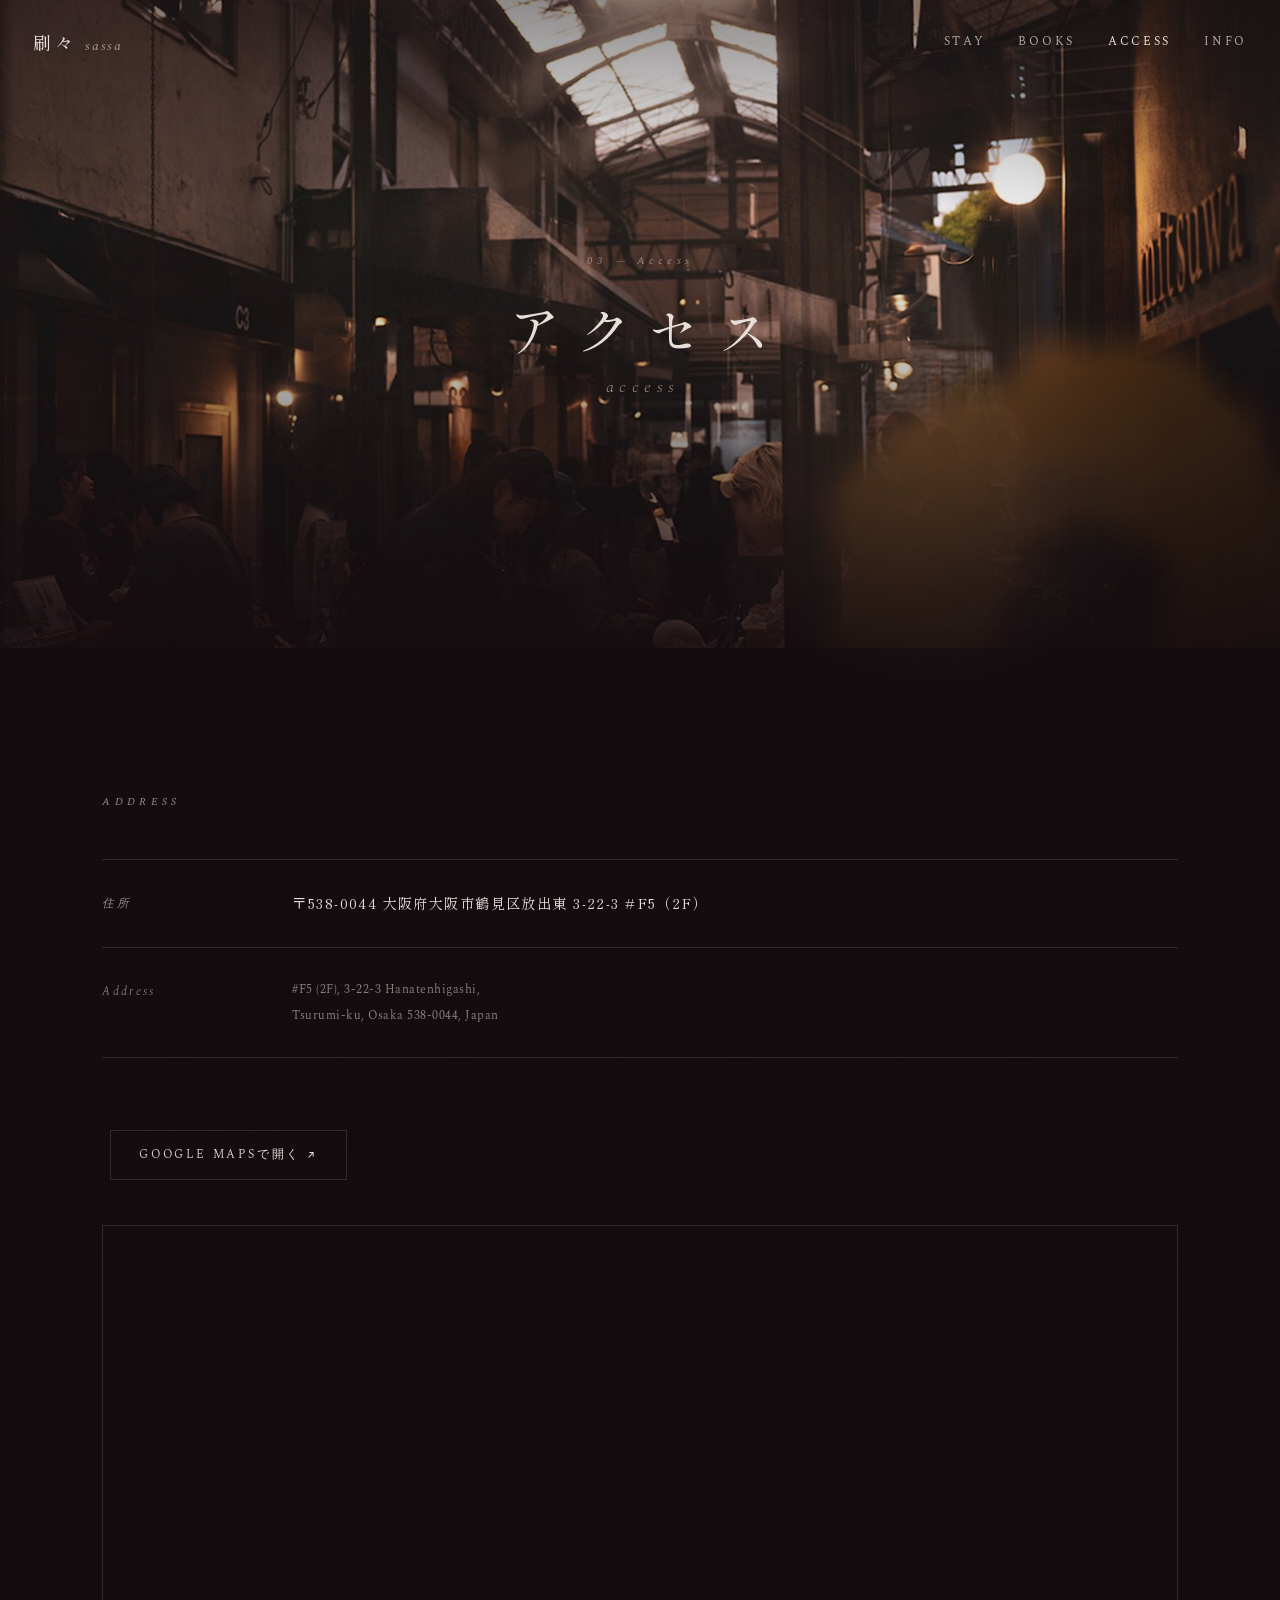
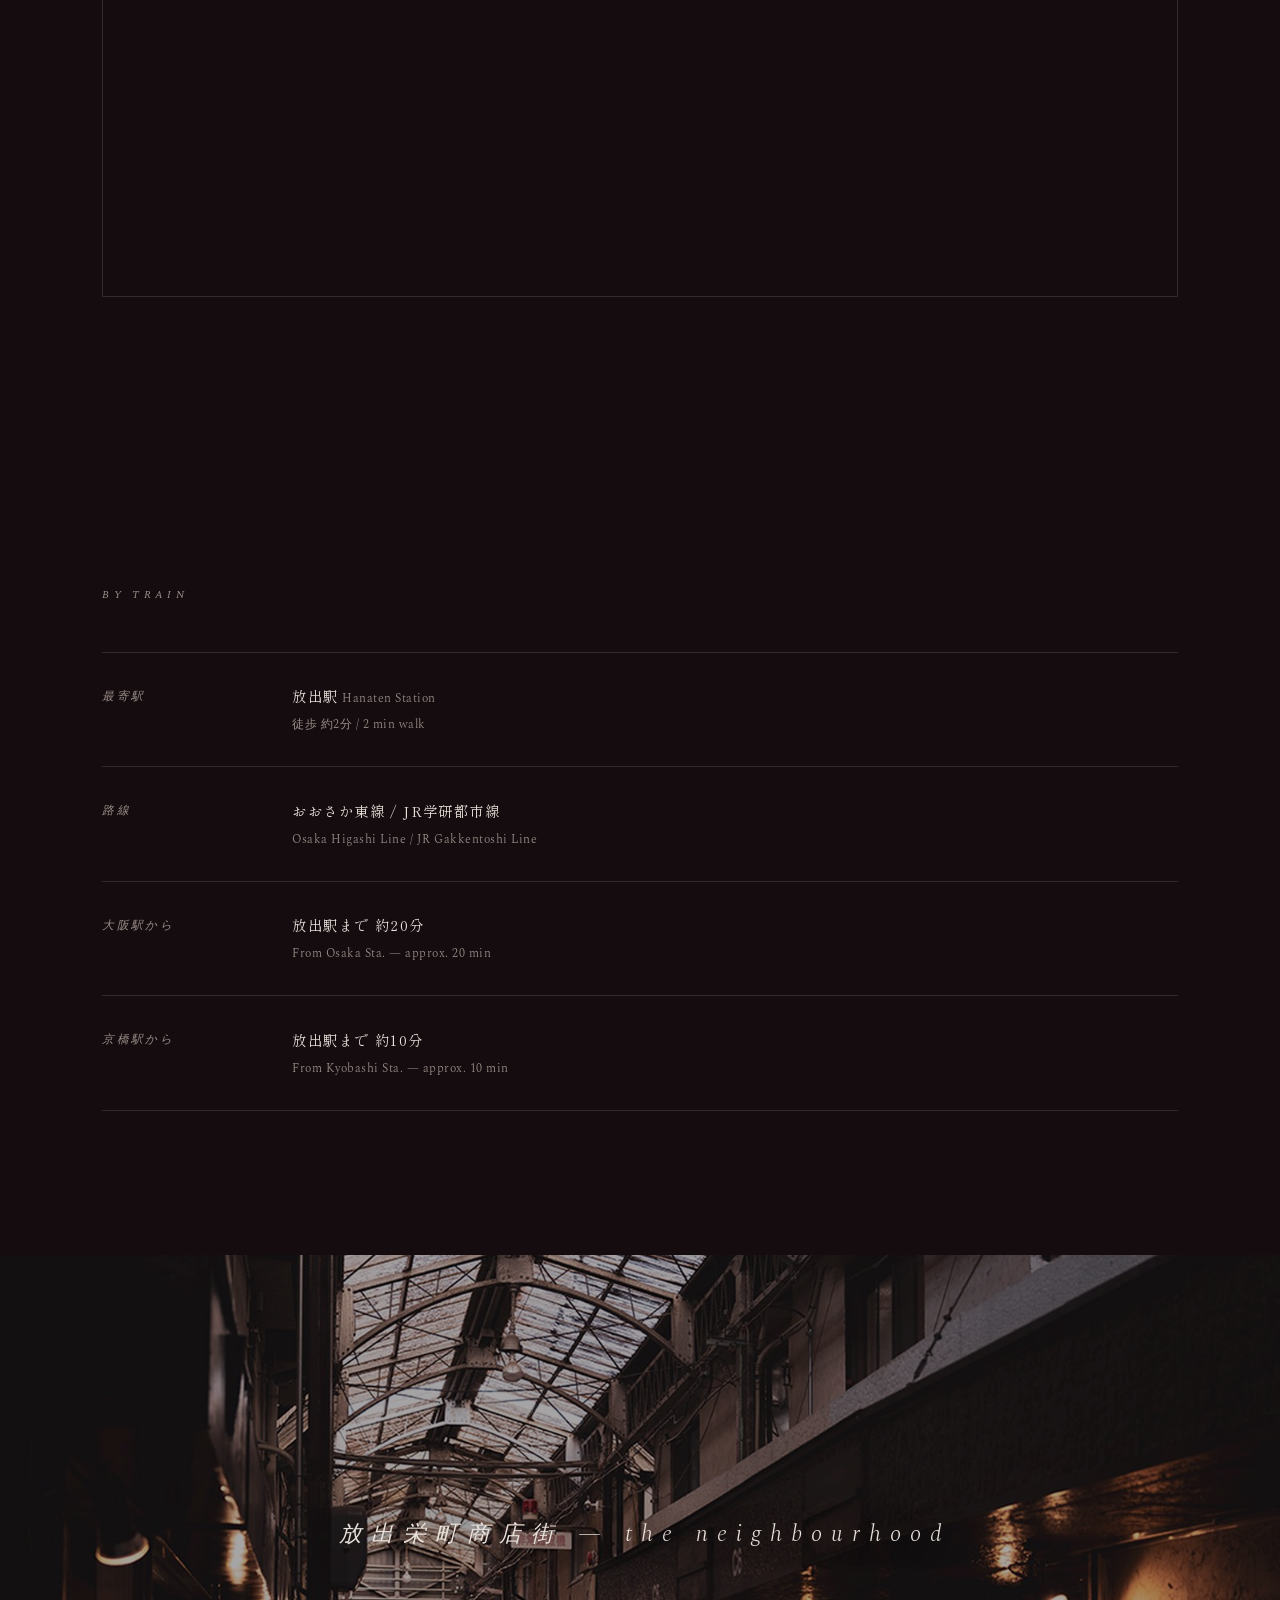
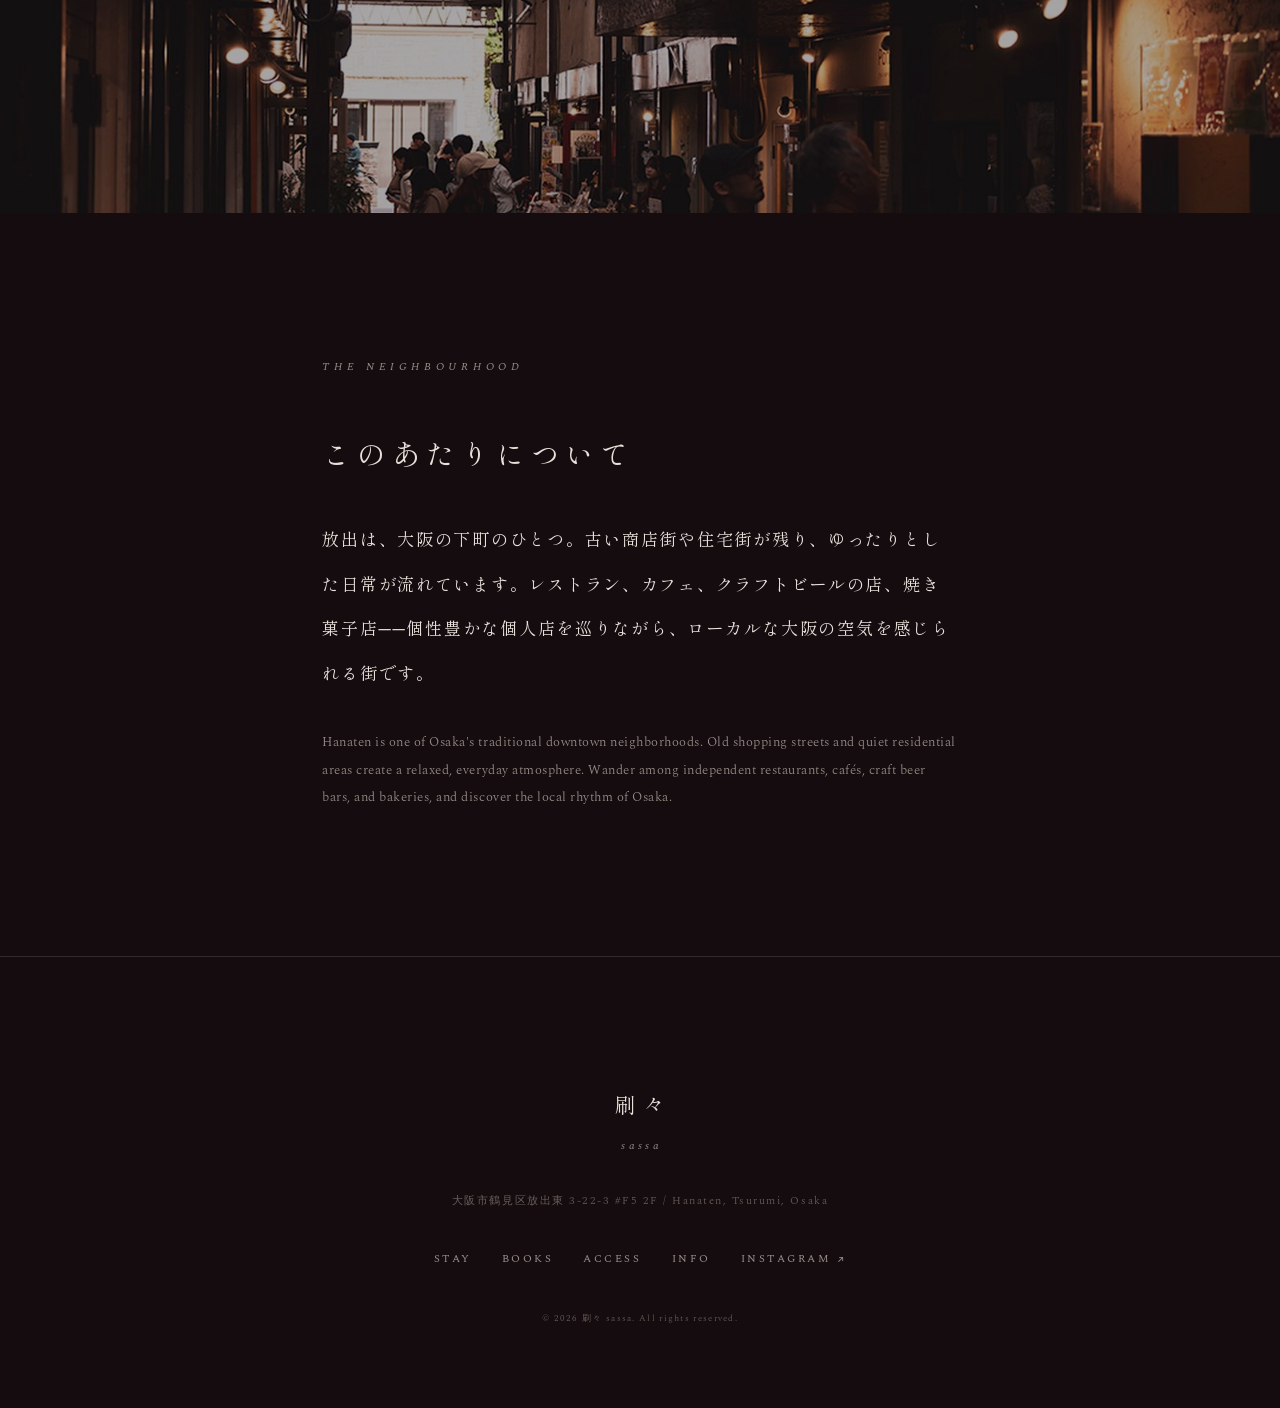
==== commit 8feb433d: "Add files via upload" ====
--- a/access.html
+++ b/access.html
@@ -1,13 +1,13 @@
 <!DOCTYPE html>
 <html lang="ja"><head>
 <meta charset="UTF-8"><meta name="viewport" content="width=device-width, initial-scale=1.0">
-<title>Access — 刷々 sassa | 大阪市鶴見区放出東</title>
-<meta name="description" content="刷々 sassaのアクセス。大阪市鶴見区放出東3-22-3 #F5 2F。最寄り：おおさか東線 放出駅 徒歩約5分。">
+ <title>Access — 刷々 sassa | 大阪市鶴見区放出東</title>
+<meta name="description" content="刷々 sassaのアクセス。大阪市鶴見区放出東3-22-3 #F5 2F。最寄り：おおさか東線 放出駅 徒歩約2分。">
 <link rel="canonical" href="https://sassa-osaka.github.io/access.html">
 <meta property="og:type" content="website">
 <meta property="og:url" content="https://sassa-osaka.github.io/access.html">
 <meta property="og:title" content="Access — 刷々 sassa | 大阪市鶴見区放出東">
-<meta property="og:description" content="刷々 sassaのアクセス。大阪市鶴見区放出東3-22-3 #F5 2F。最寄り：おおさか東線 放出駅 徒歩約5分。">
+<meta property="og:description" content="刷々 sassaのアクセス。大阪市鶴見区放出東3-22-3 #F5 2F。最寄り：おおさか東線 放出駅 徒歩約2分。">
 <meta property="og:image" content="https://sassa-osaka.github.io/images/hero-access.jpg">
 <meta property="og:locale" content="ja_JP"><meta property="og:locale:alternate" content="en_US">
 <meta name="twitter:card" content="summary_large_image">
@@ -15,7 +15,7 @@
 <link rel="preconnect" href="https://fonts.gstatic.com" crossorigin>
 <link rel="stylesheet" href="style.css">
 <link rel="icon" href="favicon.ico">
-</head><body>
+</head><body class="page-util">
 <nav class="nav">
   <a href="index.html" class="logo">刷々<span>sassa</span></a>
   <div class="nav-links">
@@ -62,7 +62,7 @@
 </section>
 
 <section class="band">
-  <img src="images/wide-street.jpg" alt="放出東商店街">
+  <img src="images/wide-street.jpg" alt="放出東商店街" loading="lazy">
   <p class="band-cap">放出栄町商店街 — the neighbourhood</p>
 </section>
 
--- a/style.css
+++ b/style.css
@@ -1,184 +1,317 @@
 /* ============================================
-   刷々 sassa — style.css  (Concept B)
-   写真主役・暗めトーン / Zen Old Mincho × Spectral
+   刷々 sassa — style.css  (Concept C「灯」)
+   夜の店内・灯りの巡るデザイン
+   Shippori Mincho × Spectral
    ============================================ */
-@import url('https://fonts.googleapis.com/css2?family=Zen+Old+Mincho:wght@400;500;700&family=Spectral:ital,wght@0,200;0,300;0,400;1,300;1,400&display=swap');
+@import url('https://fonts.googleapis.com/css2?family=Shippori+Mincho:wght@400;500&family=Spectral:ital,wght@0,200;0,300;0,400;1,300;1,400&display=swap');
 
 *,*::before,*::after{box-sizing:border-box;margin:0;padding:0;}
 
 :root{
-  --bg:#1a1013; --bg2:#241a1d; --paper:#ece3e1;
-  --ink:#ece3e1; --mid:#a98d8f; --faint:#6f5659;
-  --line:rgba(200,170,172,.15); --plum:#7e3146; --plum-soft:#9a4358;
-  --jp:'Zen Old Mincho',serif; --en:'Spectral',Georgia,serif;
+  --bg:#140c0f; --bg2:#1c1216;
+  --paper:#e8e0da; --ink:#e8e0da; --mid:#9a8d88; --faint:#6a5c58;
+  --line:rgba(232,224,218,.14);
+  --warm:rgba(255,196,130,1);
+  --jp:'Shippori Mincho',serif; --en:'Spectral',Georgia,serif;
   --transition:.35s ease;
+  --ease:cubic-bezier(.2,.7,.2,1);
 }
 html{font-size:15px;-webkit-text-size-adjust:100%;scroll-behavior:smooth;}
-body{background:var(--bg);color:var(--ink);font-family:var(--en);font-weight:300;line-height:2;-webkit-font-smoothing:antialiased;letter-spacing:.01em;}
+body{background:var(--bg);color:var(--ink);font-family:var(--jp);font-weight:400;
+  line-height:2;letter-spacing:.06em;-webkit-font-smoothing:antialiased;overflow-x:hidden;}
 img{display:block;width:100%;height:auto;}
 a{color:inherit;text-decoration:none;}
 ul{list-style:none;}
-
-/* === Nav === */
-.nav{position:fixed;top:0;left:0;right:0;z-index:100;display:flex;justify-content:space-between;align-items:center;padding:1.5rem 2rem;transition:background var(--transition),border-color var(--transition);border-bottom:1px solid transparent;}
-.nav.solid{background:rgba(26,16,19,.9);backdrop-filter:blur(10px);-webkit-backdrop-filter:blur(10px);border-bottom-color:var(--line);padding:1.1rem 2rem;}
-.logo{font-family:var(--jp);font-weight:500;font-size:1.2rem;letter-spacing:.14em;color:var(--paper);}
-.logo span{font-family:var(--en);font-style:italic;font-size:.92rem;color:var(--mid);margin-left:.5em;}
-.nav-links{display:flex;gap:1.9rem;align-items:center;}
-.nav-links a{font-family:var(--en);font-size:.86rem;letter-spacing:.13em;text-transform:uppercase;color:var(--paper);opacity:.82;transition:opacity var(--transition);}
+::selection{background:rgba(255,196,130,.25);}
+
+/* ============ 灯 — the lamp ============ */
+#lamp{position:fixed;inset:0;z-index:90;pointer-events:none;mix-blend-mode:screen;
+  background:radial-gradient(min(46vw,460px) at var(--lx,50%) var(--ly,40%),
+    rgba(255,196,130,.15), rgba(255,170,110,.05) 45%, transparent 70%);
+  animation:lampBreathe 4.6s ease-in-out infinite;}
+@keyframes lampBreathe{0%,100%{opacity:.85}50%{opacity:1}}
+body.page-util #lamp{
+  background:radial-gradient(min(38vw,380px) at var(--lx,50%) var(--ly,40%),
+    rgba(255,196,130,.09), transparent 62%);}
+
+#grain{position:fixed;inset:-50%;z-index:95;pointer-events:none;opacity:.045;
+  background-image:url("data:image/svg+xml,%3Csvg xmlns='http://www.w3.org/2000/svg' width='140' height='140'%3E%3Cfilter id='n'%3E%3CfeTurbulence baseFrequency='0.9'/%3E%3C/filter%3E%3Crect width='140' height='140' filter='url(%23n)'/%3E%3C/svg%3E");
+  animation:grainShift 1.4s steps(3) infinite;}
+@keyframes grainShift{0%{transform:translate(0,0)}33%{transform:translate(-2%,1%)}
+  66%{transform:translate(1%,-2%)}100%{transform:translate(0,0)}}
+
+/* images sleep in the dark, wake near the light */
+.hero img,.page-hero img,.band img,.split .ph img,.triple .ph img{
+  filter:brightness(.66) saturate(.92);transition:filter 1.2s ease;}
+.hero img.lit,.page-hero img.lit,.band img.lit,
+.split .ph img.lit,.triple .ph img.lit{filter:brightness(1) saturate(1);}
+body.page-util .hero img,body.page-util .page-hero img,body.page-util .band img,
+body.page-util .split .ph img,body.page-util .triple .ph img{
+  filter:brightness(.82) saturate(.96);}
+body.page-util .band img.lit,body.page-util .page-hero img.lit{filter:none;}
+
+/* ============ Nav ============ */
+.nav{position:fixed;top:0;left:0;right:0;z-index:100;display:flex;
+  justify-content:space-between;align-items:center;padding:1.6rem 2.2rem;
+  transition:background var(--transition),border-color var(--transition),padding var(--transition);
+  border-bottom:1px solid transparent;}
+.nav.solid{background:rgba(20,12,15,.88);backdrop-filter:blur(10px);
+  -webkit-backdrop-filter:blur(10px);border-bottom-color:var(--line);padding:1.1rem 2.2rem;}
+.logo{font-family:var(--jp);font-weight:500;font-size:1.2rem;letter-spacing:.22em;color:var(--paper);}
+.logo span{font-family:var(--en);font-style:italic;font-size:.88rem;letter-spacing:.14em;
+  color:var(--mid);margin-left:.6em;}
+.nav-links{display:flex;gap:2.2rem;align-items:center;}
+.nav-links a{font-family:var(--en);font-size:.82rem;letter-spacing:.22em;
+  text-transform:uppercase;color:var(--paper);opacity:.72;transition:opacity var(--transition);}
 .nav-links a:hover,.nav-links a.active{opacity:1;}
 
-.nav-toggle{display:none;flex-direction:column;gap:5px;cursor:pointer;background:none;border:none;padding:4px;z-index:101;}
-.nav-toggle span{display:block;width:24px;height:1px;background:var(--paper);transition:transform var(--transition),opacity var(--transition);}
+.nav-toggle{display:none;flex-direction:column;gap:5px;cursor:pointer;
+  background:none;border:none;padding:4px;z-index:101;}
+.nav-toggle span{display:block;width:24px;height:1px;background:var(--paper);
+  transition:transform var(--transition),opacity var(--transition);}
 .nav-toggle.open span:nth-child(1){transform:translateY(6px) rotate(45deg);}
 .nav-toggle.open span:nth-child(2){opacity:0;}
 .nav-toggle.open span:nth-child(3){transform:translateY(-6px) rotate(-45deg);}
-.nav-drawer{display:none;position:fixed;inset:0;z-index:99;background:var(--bg);flex-direction:column;justify-content:center;align-items:center;gap:2.4rem;}
+.nav-drawer{display:none;position:fixed;inset:0;z-index:99;background:var(--bg);
+  flex-direction:column;justify-content:center;align-items:center;gap:2.6rem;}
 .nav-drawer.open{display:flex;}
-.nav-drawer a{font-family:var(--jp);font-weight:400;font-size:1.4rem;letter-spacing:.12em;color:var(--paper);}
-.nav-drawer a span{font-family:var(--en);font-style:italic;font-size:.8rem;color:var(--mid);margin-left:.6em;}
-
-/* === Hero (home) === */
-.hero{position:relative;height:100vh;min-height:600px;overflow:hidden;}
+.nav-drawer a{font-family:var(--jp);font-size:1.4rem;letter-spacing:.3em;color:var(--paper);}
+.nav-drawer a span{font-family:var(--en);font-style:italic;font-size:.76rem;
+  letter-spacing:.18em;color:var(--mid);margin-left:.7em;}
+
+/* ============ Hero (home) ============ */
+.hero{position:relative;height:100svh;min-height:600px;overflow:hidden;
+  display:flex;align-items:center;justify-content:center;}
 .hero img{position:absolute;inset:0;width:100%;height:100%;object-fit:cover;}
-.hero::after{content:"";position:absolute;inset:0;background:linear-gradient(to bottom,rgba(26,16,19,.5) 0%,transparent 24%,transparent 54%,rgba(26,16,19,.9) 100%);}
-.hero-copy{position:absolute;left:0;right:0;bottom:0;z-index:10;padding:3rem 2rem 3.6rem;}
-.hero-title{font-family:var(--jp);font-weight:500;font-size:clamp(2.6rem,9vw,4rem);letter-spacing:.2em;color:var(--paper);line-height:1.15;}
-.hero-title .en{display:block;font-family:var(--en);font-style:italic;font-weight:300;font-size:clamp(1rem,3vw,1.4rem);letter-spacing:.1em;color:var(--mid);margin-top:.5em;}
-.hero-tagline{margin-top:1.4rem;font-family:var(--jp);font-size:.86rem;line-height:2.1;color:#d8c5c4;max-width:460px;}
-.hero-tagline .en2{display:block;font-family:var(--en);font-style:italic;font-size:.8rem;color:var(--mid);margin-top:.5em;letter-spacing:.03em;}
-.scroll-hint{position:absolute;bottom:1.4rem;left:50%;transform:translateX(-50%);z-index:10;font-family:var(--en);font-size:.62rem;letter-spacing:.25em;text-transform:uppercase;color:var(--mid);writing-mode:vertical-rl;}
-
-/* === Page hero (sub pages) === */
-.page-hero{position:relative;height:62vh;min-height:420px;overflow:hidden;}
+.hero::after{content:"";position:absolute;inset:0;
+  background:radial-gradient(90% 80% at 50% 45%, transparent 30%, rgba(20,12,15,.55) 100%),
+  linear-gradient(to bottom, rgba(20,12,15,.3), transparent 30%, transparent 60%, rgba(20,12,15,.85));}
+.hero-copy{position:relative;z-index:10;text-align:center;padding:0 1.5rem;}
+.hero-title{font-family:var(--jp);font-weight:400;font-size:clamp(3.2rem,10vw,6.4rem);
+  letter-spacing:.3em;text-indent:.3em;color:var(--paper);line-height:1.2;
+  opacity:0;filter:blur(14px);transform:translateY(.25em);
+  animation:lampIn 2s .35s var(--ease) forwards;}
+.hero-title .en{display:block;font-family:var(--en);font-style:italic;font-weight:300;
+  font-size:clamp(.95rem,2.4vw,1.2rem);letter-spacing:.4em;text-indent:.4em;
+  color:var(--mid);margin-top:1.2em;}
+.hero-tagline{margin-top:2.4rem;font-family:var(--jp);font-size:.9rem;
+  letter-spacing:.2em;line-height:2.4;color:var(--paper);
+  opacity:0;animation:lampFadeIn 1.8s 1.4s ease forwards;}
+.hero-tagline .en2{display:block;font-family:var(--en);font-style:italic;font-weight:300;
+  font-size:.76rem;letter-spacing:.12em;color:var(--mid);margin-top:.8em;}
+.lamp-hint{position:absolute;bottom:5rem;left:50%;transform:translateX(-50%);z-index:10;
+  font-family:var(--en);font-size:.6rem;letter-spacing:.3em;color:var(--mid);
+  white-space:nowrap;opacity:0;animation:lampFadeIn 1.8s 2.5s ease forwards;}
+.scroll-hint{position:absolute;bottom:2rem;left:50%;z-index:10;width:1px;height:52px;
+  overflow:hidden;color:transparent;background:linear-gradient(var(--mid),transparent);
+  animation:drop 2.4s ease-in-out infinite;}
+@keyframes drop{0%{transform:scaleY(0);transform-origin:top}
+  45%{transform:scaleY(1);transform-origin:top}
+  55%{transform:scaleY(1);transform-origin:bottom}
+  100%{transform:scaleY(0);transform-origin:bottom}}
+@keyframes lampIn{to{opacity:1;filter:blur(0);transform:none}}
+@keyframes lampFadeIn{to{opacity:1}}
+
+/* ============ Page hero (sub pages) ============ */
+.page-hero{position:relative;height:72vh;min-height:440px;overflow:hidden;
+  display:flex;align-items:center;justify-content:center;}
 .page-hero img{position:absolute;inset:0;width:100%;height:100%;object-fit:cover;}
-.page-hero::after{content:"";position:absolute;inset:0;background:linear-gradient(to bottom,rgba(26,16,19,.45),transparent 40%,rgba(26,16,19,.85));}
-.page-hero-copy{position:absolute;left:0;right:0;bottom:0;z-index:10;padding:3rem 2rem;}
-.page-hero .num{font-family:var(--en);font-style:italic;font-size:.82rem;letter-spacing:.2em;color:var(--mid);margin-bottom:.6rem;}
-.page-hero h1{font-family:var(--jp);font-weight:500;font-size:clamp(2rem,7vw,3rem);letter-spacing:.16em;color:var(--paper);line-height:1.1;}
-.page-hero h1 .en{display:block;font-family:var(--en);font-style:italic;font-weight:300;font-size:clamp(.95rem,2.6vw,1.2rem);letter-spacing:.08em;color:var(--mid);margin-top:.4em;}
-
-/* === Statement === */
-.statement{padding:7rem 2rem;text-align:center;max-width:680px;margin:0 auto;}
-.statement .mark{font-family:var(--jp);font-size:2rem;letter-spacing:.4em;color:var(--faint);margin-bottom:2rem;}
-.statement p{font-family:var(--jp);font-weight:400;font-size:1.05rem;line-height:2.6;color:var(--paper);letter-spacing:.04em;}
-.statement .en{font-family:var(--en);font-style:italic;font-weight:300;font-size:.86rem;line-height:2.2;color:var(--mid);margin-top:1.8rem;letter-spacing:.02em;}
-
-/* === Full-bleed band === */
-.band{position:relative;height:80vh;min-height:460px;overflow:hidden;}
+.page-hero::after{content:"";position:absolute;inset:0;
+  background:radial-gradient(90% 80% at 50% 45%, transparent 30%, rgba(20,12,15,.5) 100%),
+  linear-gradient(to bottom, rgba(20,12,15,.35), transparent 35%, rgba(20,12,15,.85));}
+.page-hero-copy{position:relative;z-index:10;text-align:center;padding:0 1.5rem;}
+.page-hero .num{font-family:var(--en);font-style:italic;font-size:.72rem;
+  letter-spacing:.4em;color:var(--mid);margin-bottom:1.6rem;
+  opacity:0;animation:lampFadeIn 1.4s .4s ease forwards;}
+.page-hero h1{font-family:var(--jp);font-weight:400;font-size:clamp(2.2rem,7vw,3.6rem);
+  letter-spacing:.3em;text-indent:.3em;color:var(--paper);line-height:1.2;
+  opacity:0;filter:blur(10px);transform:translateY(.2em);
+  animation:lampIn 1.7s .5s var(--ease) forwards;}
+.page-hero h1 .en{display:block;font-family:var(--en);font-style:italic;font-weight:300;
+  font-size:clamp(.85rem,2.2vw,1.05rem);letter-spacing:.34em;text-indent:.34em;
+  color:var(--mid);margin-top:1em;}
+
+/* ============ Statement (home) ============ */
+.statement{padding:24vh 8vw;text-align:center;}
+.statement .mark{font-family:var(--jp);writing-mode:vertical-rl;margin:0 auto 4rem;
+  font-size:.95rem;letter-spacing:.6em;color:var(--mid);height:9em;}
+.statement p{font-size:clamp(1.05rem,2.4vw,1.4rem);line-height:2.6;
+  letter-spacing:.12em;max-width:34em;margin:0 auto;}
+.statement p.en{font-family:var(--en);font-weight:300;font-size:.82rem;
+  letter-spacing:.05em;line-height:2.2;color:var(--mid);margin-top:2.6rem;max-width:44em;}
+
+/* ============ Band (full-bleed photo) ============ */
+.band{position:relative;height:62vh;min-height:340px;overflow:hidden;}
 .band img{position:absolute;inset:0;width:100%;height:100%;object-fit:cover;}
-.band::after{content:"";position:absolute;inset:0;background:linear-gradient(to top,rgba(26,16,19,.5),transparent 50%);}
-.band-cap{position:absolute;left:2rem;bottom:2rem;z-index:5;font-family:var(--en);font-style:italic;font-size:.78rem;color:var(--paper);letter-spacing:.04em;opacity:.85;}
-
-/* === Editorial split === */
-.split{display:grid;grid-template-columns:1fr 1fr;}
-.split.rev .txt{order:2;}
+.band::after{content:"";position:absolute;inset:0;background:rgba(20,12,15,.22);}
+.band-cap{position:absolute;inset:0;z-index:5;display:flex;align-items:center;
+  justify-content:center;text-align:center;padding:0 1.5rem;
+  font-family:var(--en);font-style:italic;font-weight:300;
+  font-size:clamp(1rem,2.8vw,1.5rem);letter-spacing:.4em;text-indent:.4em;
+  color:var(--paper);text-shadow:0 2px 30px rgba(0,0,0,.6);}
+
+/* ============ Split (photo × text) ============ */
+.split{display:grid;grid-template-columns:1fr 1fr;gap:7vw;align-items:center;
+  padding:16vh 8vw;}
 .split .ph{position:relative;aspect-ratio:3/4;overflow:hidden;}
-.split .ph img{width:100%;height:100%;object-fit:cover;}
-.split .txt{display:flex;flex-direction:column;justify-content:center;padding:4.5rem 3rem;}
-.split .num{font-family:var(--en);font-style:italic;font-size:.8rem;letter-spacing:.2em;color:var(--faint);margin-bottom:1.2rem;}
-.split h2{font-family:var(--jp);font-weight:500;font-size:1.3rem;letter-spacing:.1em;margin-bottom:.3rem;color:var(--paper);}
-.split .h-en{font-family:var(--en);font-style:italic;font-weight:300;font-size:.92rem;color:var(--mid);margin-bottom:1.6rem;}
-.split p{font-family:var(--jp);font-weight:400;font-size:.88rem;line-height:2.4;color:#c9b3b4;}
-.split .p-en{font-family:var(--en);font-weight:300;font-size:.82rem;line-height:2.1;color:var(--mid);margin-top:1.2rem;letter-spacing:.02em;}
-.split .lnk{margin-top:1.8rem;font-family:var(--en);font-size:.72rem;letter-spacing:.16em;text-transform:uppercase;color:var(--paper);border-bottom:1px solid var(--line);padding-bottom:.3em;width:fit-content;transition:border-color var(--transition);}
-.split .lnk:hover{border-color:var(--paper);}
-
-/* === Triple photo === */
-.triple{display:grid;grid-template-columns:repeat(3,1fr);gap:2px;}
-.triple .ph{aspect-ratio:3/4;overflow:hidden;}
-.triple .ph img{width:100%;height:100%;object-fit:cover;transition:transform .6s ease;}
-.triple .ph:hover img{transform:scale(1.03);}
-
-/* === Index links (home) === */
+.split .ph img{position:absolute;inset:0;width:100%;height:100%;object-fit:cover;}
+.split .txt{max-width:30em;}
+.split.rev .txt{justify-self:end;}
+.num{font-family:var(--en);font-style:italic;font-size:.72rem;letter-spacing:.4em;
+  color:var(--mid);margin-bottom:2.2rem;}
+.split h2{font-family:var(--jp);font-weight:400;font-size:clamp(1.5rem,3.4vw,2rem);
+  letter-spacing:.24em;line-height:1.8;margin-bottom:.6rem;}
+.h-en{font-family:var(--en);font-style:italic;font-weight:300;font-size:.82rem;
+  letter-spacing:.16em;color:var(--mid);margin-bottom:2.2rem;}
+.split p{font-size:.95rem;line-height:2.5;letter-spacing:.1em;}
+.split .p-en{font-family:var(--en);font-weight:300;font-size:.8rem;
+  letter-spacing:.04em;line-height:2.1;color:var(--mid);margin-top:1.4rem;}
+.lnk{display:inline-block;margin-top:2.6rem;font-family:var(--en);font-size:.78rem;
+  letter-spacing:.28em;text-transform:uppercase;color:var(--paper);
+  border-bottom:1px solid var(--line);padding-bottom:.5em;
+  transition:border-color var(--transition),color var(--transition);}
+.lnk:hover{border-color:rgba(255,196,130,.5);color:var(--warm);}
+
+/* ============ Index links (home) ============ */
 .index-links{border-top:1px solid var(--line);}
-.index-link{display:flex;justify-content:space-between;align-items:baseline;padding:2.6rem 2rem;border-bottom:1px solid var(--line);transition:background var(--transition);gap:1.5rem;}
+.index-link{display:flex;justify-content:space-between;align-items:center;
+  padding:2.6rem 8vw;border-bottom:1px solid var(--line);
+  transition:background var(--transition);}
 .index-link:hover{background:var(--bg2);}
-.index-link .l{font-family:var(--jp);font-weight:500;font-size:1.5rem;letter-spacing:.1em;color:var(--paper);}
-.index-link .l span{font-family:var(--en);font-style:italic;font-size:.86rem;color:var(--mid);margin-left:.7em;}
-.index-link .r{font-family:var(--en);font-size:.72rem;letter-spacing:.14em;text-transform:uppercase;color:var(--mid);white-space:nowrap;transition:color var(--transition);}
-.index-link:hover .r{color:var(--paper);}
-
-/* === Content section (sub pages) === */
-.section{padding:5.5rem 2rem;max-width:760px;margin:0 auto;}
-.section.narrow{max-width:620px;}
-.section h2{font-family:var(--jp);font-weight:500;font-size:1.2rem;letter-spacing:.1em;margin-bottom:1.6rem;color:var(--paper);}
-.section .lead-jp{font-family:var(--jp);font-weight:400;font-size:.94rem;line-height:2.5;color:#d2bcbc;}
-.section .lead-en{font-family:var(--en);font-weight:300;font-size:.86rem;line-height:2.2;color:var(--mid);margin-top:1.5rem;}
-.label{font-family:var(--en);font-size:.66rem;letter-spacing:.2em;text-transform:uppercase;color:var(--faint);margin-bottom:1.4rem;}
-.divider{width:40px;height:1px;background:var(--line);margin:2rem 0;}
-
-/* === Info rows === */
-.info-list{display:grid;gap:0;margin-top:1rem;}
-.info-row{display:grid;grid-template-columns:130px 1fr;gap:1.2rem;padding:1.4rem 0;border-bottom:1px solid var(--line);font-size:.86rem;}
-.info-row .key{font-family:var(--en);font-size:.7rem;letter-spacing:.13em;text-transform:uppercase;color:var(--mid);padding-top:.2em;}
-.info-row .val{font-family:var(--en);font-weight:300;color:#d2bcbc;line-height:1.95;}
-.info-row .val .jp{font-family:var(--jp);font-size:.9rem;color:var(--paper);}
-
-/* === Tags === */
-.tag-list{display:flex;flex-wrap:wrap;gap:.5rem;margin-top:1.8rem;}
-.tag{font-family:var(--en);font-size:.66rem;letter-spacing:.1em;text-transform:uppercase;border:1px solid var(--line);padding:.35em .8em;color:var(--mid);}
-
-/* === Buttons === */
-.btn{display:inline-block;padding:.92em 2.2em;font-family:var(--en);font-size:.8rem;letter-spacing:.14em;text-transform:uppercase;border:1px solid var(--line);color:var(--paper);transition:.3s;margin:0 .4rem .8rem 0;}
-.btn:hover{background:var(--paper);color:var(--bg);}
-.btn.fill{background:var(--plum);border-color:var(--plum);}
-.btn.fill:hover{background:var(--plum-soft);border-color:var(--plum-soft);color:var(--paper);}
-
-/* === Link rows (info page) === */
-.link-block{display:flex;flex-direction:column;gap:1rem;margin-top:1.4rem;}
-.link-row{display:flex;align-items:center;gap:1rem;padding:1.3rem 1.5rem;border:1px solid var(--line);font-family:var(--en);font-weight:300;font-size:.92rem;transition:.3s;}
-.link-row:hover{background:var(--bg2);border-color:var(--plum);}
-.link-row .ic{width:20px;height:20px;opacity:.5;flex-shrink:0;}
-.link-row .lb{flex:1;color:var(--paper);}
-.link-row .lb .jp{font-family:var(--jp);font-size:.78rem;color:var(--mid);}
-.link-row .ar{font-size:.8rem;color:var(--mid);}
-
-/* === Map === */
-.map{width:100%;aspect-ratio:16/10;border:1px solid var(--line);overflow:hidden;margin:2rem 0;background:var(--bg2);}
-.map iframe{width:100%;height:100%;border:none;filter:grayscale(.3) brightness(.9);}
-
-/* === Notice box === */
-.notice{background:var(--bg2);border:1px solid var(--line);padding:2rem;margin-top:2rem;}
-.notice h3{font-family:var(--jp);font-weight:500;font-size:.95rem;color:var(--paper);margin-bottom:.6rem;letter-spacing:.06em;}
-.notice p{font-family:var(--jp);font-weight:400;font-size:.84rem;line-height:2.2;color:#c2acac;}
-.notice .en{font-family:var(--en);font-weight:300;font-size:.8rem;line-height:2;color:var(--mid);margin-top:.8rem;}
-.notice+.notice{margin-top:1rem;}
-
-/* === CTA === */
-.cta{padding:7rem 2rem;text-align:center;}
-.cta h3{font-family:var(--jp);font-weight:400;font-size:1.1rem;letter-spacing:.1em;margin-bottom:.5rem;color:var(--paper);}
-.cta .sub{font-family:var(--en);font-style:italic;font-size:.82rem;color:var(--mid);margin-bottom:2.5rem;}
-
-/* === Footer === */
-.foot{padding:3.5rem 2rem;border-top:1px solid var(--line);text-align:center;}
-.foot .fn{font-family:var(--jp);font-weight:500;font-size:1rem;letter-spacing:.14em;color:var(--paper);}
-.foot .fn span{font-family:var(--en);font-style:italic;font-size:.82rem;color:var(--mid);margin-left:.4em;}
-.foot .addr{font-family:var(--en);font-size:.72rem;color:var(--faint);margin-top:.8rem;letter-spacing:.04em;}
-.foot .flinks{display:flex;gap:1.4rem;justify-content:center;margin-top:1.6rem;flex-wrap:wrap;}
-.foot .flinks a{font-family:var(--en);font-size:.7rem;letter-spacing:.12em;text-transform:uppercase;color:var(--mid);transition:color var(--transition);}
+.index-link .l{font-family:var(--jp);font-size:1.05rem;letter-spacing:.24em;}
+.index-link .l span{font-family:var(--en);font-style:italic;font-size:.74rem;
+  letter-spacing:.2em;color:var(--mid);margin-left:1em;}
+.index-link .r{font-family:var(--en);font-weight:300;font-size:.78rem;
+  letter-spacing:.14em;color:var(--mid);transition:color var(--transition);}
+.index-link:hover .r{color:var(--warm);}
+
+/* ============ Sections (sub pages) ============ */
+.section{padding:16vh 8vw;}
+.section.narrow{max-width:56em;margin:0 auto;}
+.label{font-family:var(--en);font-style:italic;font-size:.72rem;letter-spacing:.4em;
+  text-transform:uppercase;color:var(--mid);margin-bottom:3rem;}
+.section h2{font-family:var(--jp);font-weight:400;font-size:clamp(1.4rem,3.2vw,1.9rem);
+  letter-spacing:.2em;line-height:2;margin-bottom:2.4rem;}
+.lead-jp{font-size:clamp(.98rem,2.2vw,1.15rem);line-height:2.6;letter-spacing:.1em;}
+.lead-en{font-family:var(--en);font-weight:300;font-size:.84rem;letter-spacing:.04em;
+  line-height:2.2;color:var(--mid);margin-top:2.2rem;}
+
+/* info list */
+.info-list{border-top:1px solid var(--line);}
+.info-row{display:grid;grid-template-columns:160px 1fr;gap:2rem;
+  padding:1.9rem 0;border-bottom:1px solid var(--line);}
+.info-row .key{font-family:var(--en);font-style:italic;font-weight:300;
+  font-size:.78rem;letter-spacing:.2em;color:var(--mid);padding-top:.3em;}
+.info-row .val{font-family:var(--en);font-weight:300;font-size:.82rem;
+  letter-spacing:.04em;line-height:2.1;color:var(--mid);}
+.info-row .val .jp{font-family:var(--jp);font-size:.95rem;letter-spacing:.1em;
+  color:var(--paper);}
+
+/* tags */
+.tag-list{display:flex;flex-wrap:wrap;gap:.8rem;margin-top:3rem;}
+.tag{font-family:var(--en);font-weight:300;font-size:.7rem;letter-spacing:.22em;
+  text-transform:uppercase;color:var(--mid);border:1px solid var(--line);
+  padding:.55em 1.3em;border-radius:99px;transition:border-color var(--transition),color var(--transition);}
+.tag:hover{border-color:rgba(255,196,130,.4);color:var(--paper);}
+
+/* notice */
+.notice{border:1px solid var(--line);padding:2.4rem 2.2rem;margin-top:2rem;}
+.notice h3{font-family:var(--jp);font-weight:500;font-size:1rem;
+  letter-spacing:.2em;margin-bottom:1.2rem;}
+.notice p{font-size:.9rem;line-height:2.3;letter-spacing:.08em;}
+.notice p.en,.notice .en{font-family:var(--en);font-weight:300;font-size:.78rem;
+  letter-spacing:.04em;line-height:2;color:var(--mid);margin-top:1.2rem;}
+
+/* triple */
+.triple{display:grid;grid-template-columns:repeat(3,1fr);gap:1.2rem;padding:0 8vw 4vh;}
+.triple .ph{position:relative;aspect-ratio:3/4;overflow:hidden;}
+.triple .ph img{position:absolute;inset:0;width:100%;height:100%;object-fit:cover;}
+
+/* map */
+.map{margin-top:3rem;aspect-ratio:16/10;border:1px solid var(--line);}
+.map iframe{width:100%;height:100%;border:0;display:block;
+  filter:grayscale(.4) contrast(.94) brightness(.92);}
+
+/* link rows (info) */
+.link-block{border-top:1px solid var(--line);}
+.link-row{display:flex;align-items:center;gap:1.6rem;padding:1.8rem .4rem;
+  border-bottom:1px solid var(--line);transition:background var(--transition);}
+.link-row:hover{background:var(--bg2);}
+.link-row .ic{width:20px;height:20px;flex:0 0 auto;color:var(--mid);}
+.link-row .lb{font-family:var(--en);font-weight:300;font-size:.92rem;
+  letter-spacing:.1em;color:var(--paper);}
+.link-row .lb .jp{font-family:var(--jp);font-size:.76rem;letter-spacing:.12em;
+  color:var(--mid);margin-top:.3em;}
+.link-row .ar{margin-left:auto;font-family:var(--en);color:var(--mid);
+  transition:color var(--transition),transform var(--transition);}
+.link-row:hover .ar{color:var(--warm);transform:translateX(4px);}
+
+/* ============ CTA ============ */
+.cta{padding:20vh 8vw;text-align:center;border-top:1px solid var(--line);}
+.cta h3{font-family:var(--jp);font-weight:400;font-size:clamp(1.3rem,3.2vw,1.8rem);
+  letter-spacing:.26em;line-height:2;}
+.cta .sub{font-family:var(--en);font-style:italic;font-weight:300;font-size:.84rem;
+  letter-spacing:.12em;color:var(--mid);margin-top:1.4rem;}
+.btn{display:inline-block;margin:2.8rem .5rem 0;font-family:var(--en);
+  font-weight:300;font-size:.78rem;letter-spacing:.24em;text-transform:uppercase;
+  color:var(--paper);border:1px solid var(--line);padding:1.05em 2.4em;
+  transition:border-color var(--transition),color var(--transition),background var(--transition);}
+.btn:hover{border-color:rgba(255,196,130,.5);color:var(--warm);}
+.btn.fill{background:rgba(255,196,130,.1);border-color:rgba(255,196,130,.38);color:var(--paper);}
+.btn.fill:hover{background:rgba(255,196,130,.18);color:#fff;}
+
+/* ============ Footer ============ */
+.foot{padding:14vh 8vw 9vh;border-top:1px solid var(--line);text-align:center;}
+.foot .fn{font-family:var(--jp);font-weight:400;font-size:1.4rem;
+  letter-spacing:.4em;text-indent:.4em;color:var(--paper);}
+.foot .fn span{display:block;font-family:var(--en);font-style:italic;font-size:.76rem;
+  letter-spacing:.3em;text-indent:.3em;color:var(--mid);margin-top:.9em;}
+.foot .addr{font-family:var(--en);font-weight:300;font-size:.72rem;
+  letter-spacing:.14em;color:var(--faint);margin-top:2.2rem;}
+.foot .flinks{display:flex;gap:2rem;justify-content:center;margin-top:2.4rem;flex-wrap:wrap;}
+.foot .flinks a{font-family:var(--en);font-size:.7rem;letter-spacing:.24em;
+  text-transform:uppercase;color:var(--mid);transition:color var(--transition);}
 .foot .flinks a:hover{color:var(--paper);}
-.foot .copy{font-family:var(--en);font-size:.64rem;color:var(--faint);margin-top:1.5rem;letter-spacing:.05em;}
-
-/* === Fade-in === */
-.fade{opacity:0;transform:translateY(16px);transition:opacity .8s ease,transform .8s ease;}
+.foot .copy{font-family:var(--en);font-weight:300;font-size:.62rem;
+  letter-spacing:.14em;color:var(--faint);margin-top:2.6rem;}
+
+/* ============ Fade-in reveal ============ */
+.fade{opacity:0;transform:translateY(26px);
+  transition:opacity 1.1s ease,transform 1.1s var(--ease);}
 .fade.in{opacity:1;transform:none;}
 
-/* === Responsive === */
+/* ============ Responsive ============ */
+@media(max-width:900px){
+  .info-row{grid-template-columns:120px 1fr;gap:1.2rem;}
+}
 @media(max-width:720px){
   .nav-links{display:none;}
   .nav-toggle{display:flex;}
-  .split,.split.rev{grid-template-columns:1fr;}
-  .split.rev .txt{order:0;}
-  .split .txt{padding:3rem 2rem;}
-  .triple{grid-template-columns:1fr;}
-  .triple .ph{aspect-ratio:16/10;}
-  .statement{padding:4.5rem 1.5rem;}
-  .band{height:60vh;}
-  .section{padding:4rem 1.5rem;}
-  .info-row{grid-template-columns:100px 1fr;}
-  .index-link{padding:2rem 1.5rem;}
+  .nav{padding:1.3rem 1.5rem;}
+  .nav.solid{padding:1rem 1.5rem;}
+  .split,.split.rev{grid-template-columns:1fr;gap:10vw;padding:14vh 7vw;}
+  .split.rev .txt{order:0;justify-self:start;}
+  .triple{grid-template-columns:1fr;padding:0 7vw 4vh;}
+  .triple .ph{aspect-ratio:16/11;}
+  .statement{padding:18vh 7vw;}
+  .section{padding:12vh 7vw;}
+  .band{height:52vh;}
+  .index-link{padding:2rem 7vw;}
+  .info-row{grid-template-columns:1fr;gap:.5rem;padding:1.5rem 0;}
+  .hero{min-height:560px;}
+  .lamp-hint{bottom:2.6rem;}
   .scroll-hint{display:none;}
-  .hero-copy{padding:3rem 1.5rem 2.6rem;}
+  .foot{padding:12vh 7vw 8vh;}
 }
 @media(max-width:400px){html{font-size:14px;}}
+
+/* ============ Reduced motion ============ */
+@media(prefers-reduced-motion:reduce){
+  #lamp,#grain{display:none;}
+  .hero img,.page-hero img,.band img,.split .ph img,.triple .ph img{filter:none;transition:none;}
+  .hero-title,.hero-tagline,.lamp-hint,.page-hero .num,.page-hero h1{
+    animation:none;opacity:1;filter:none;transform:none;}
+  .scroll-hint{animation:none;}
+  .fade{opacity:1;transform:none;transition:none;}
+  html{scroll-behavior:auto;}
+}
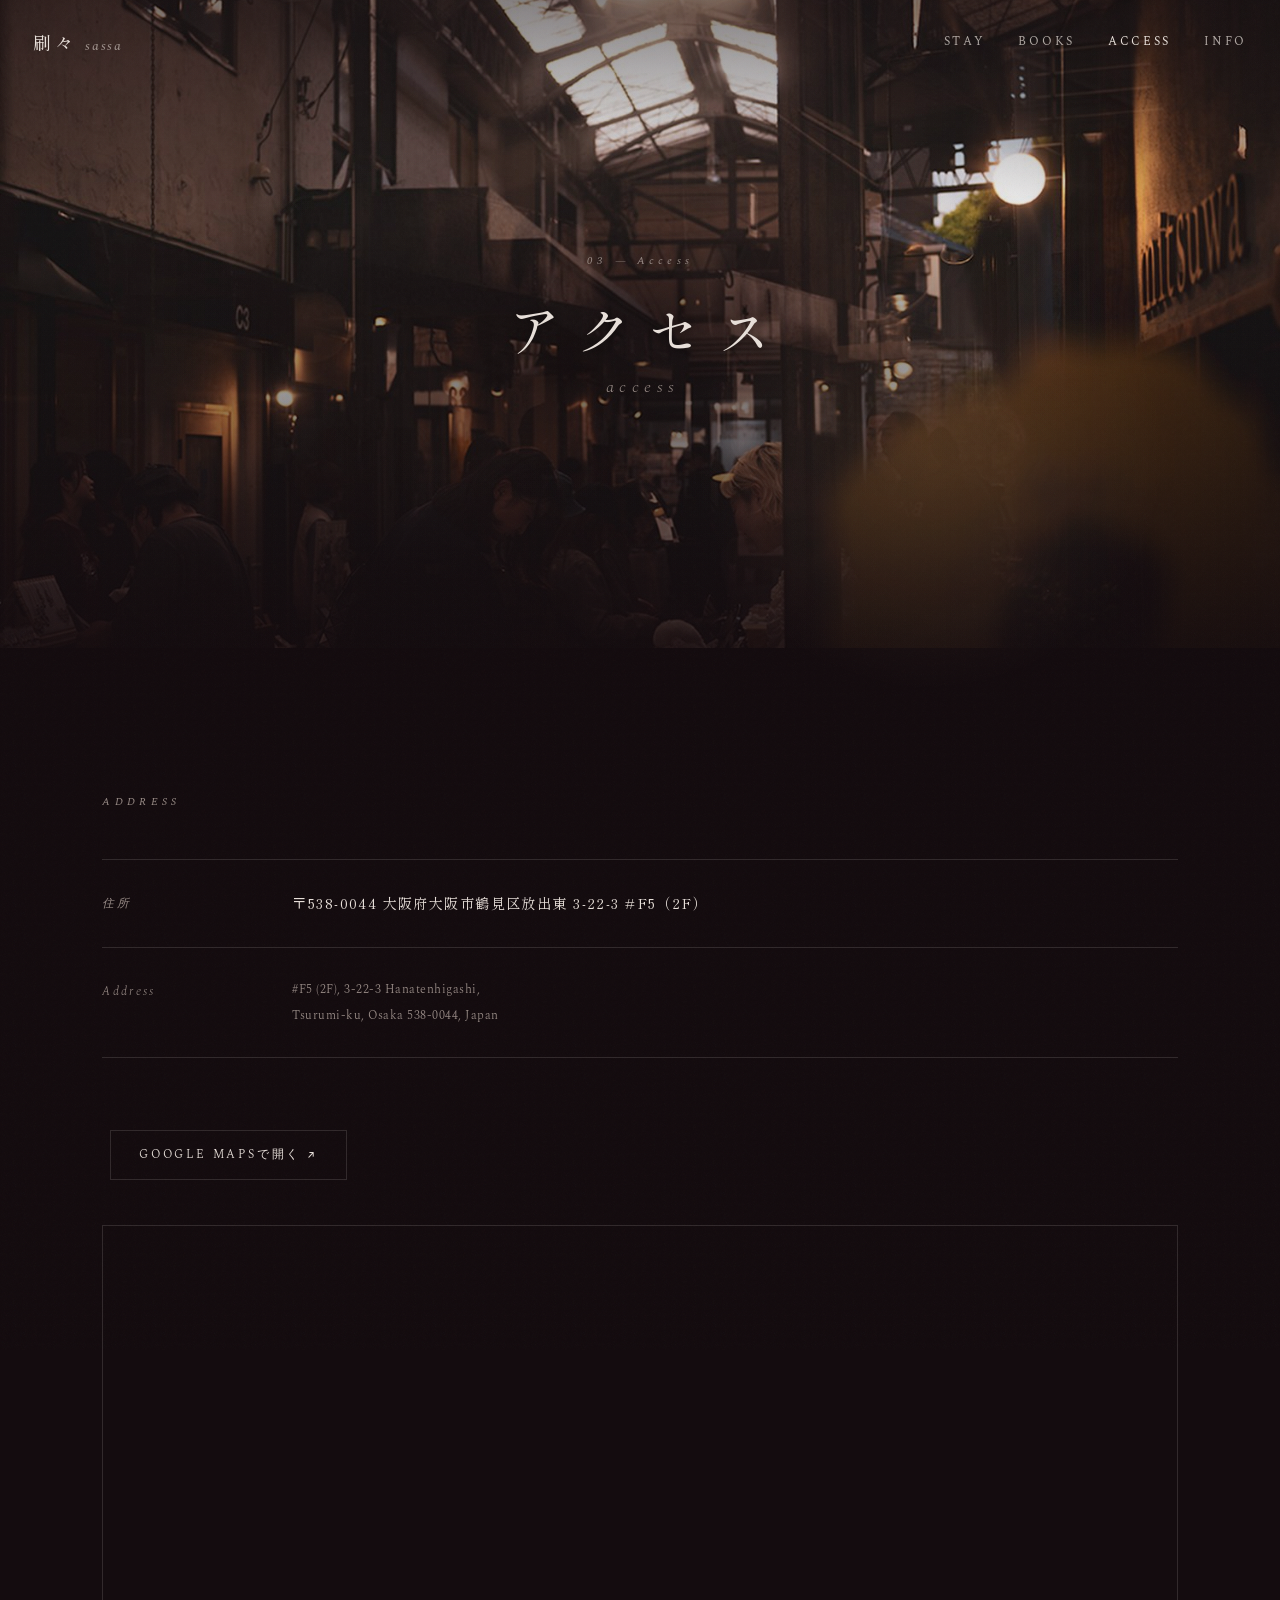
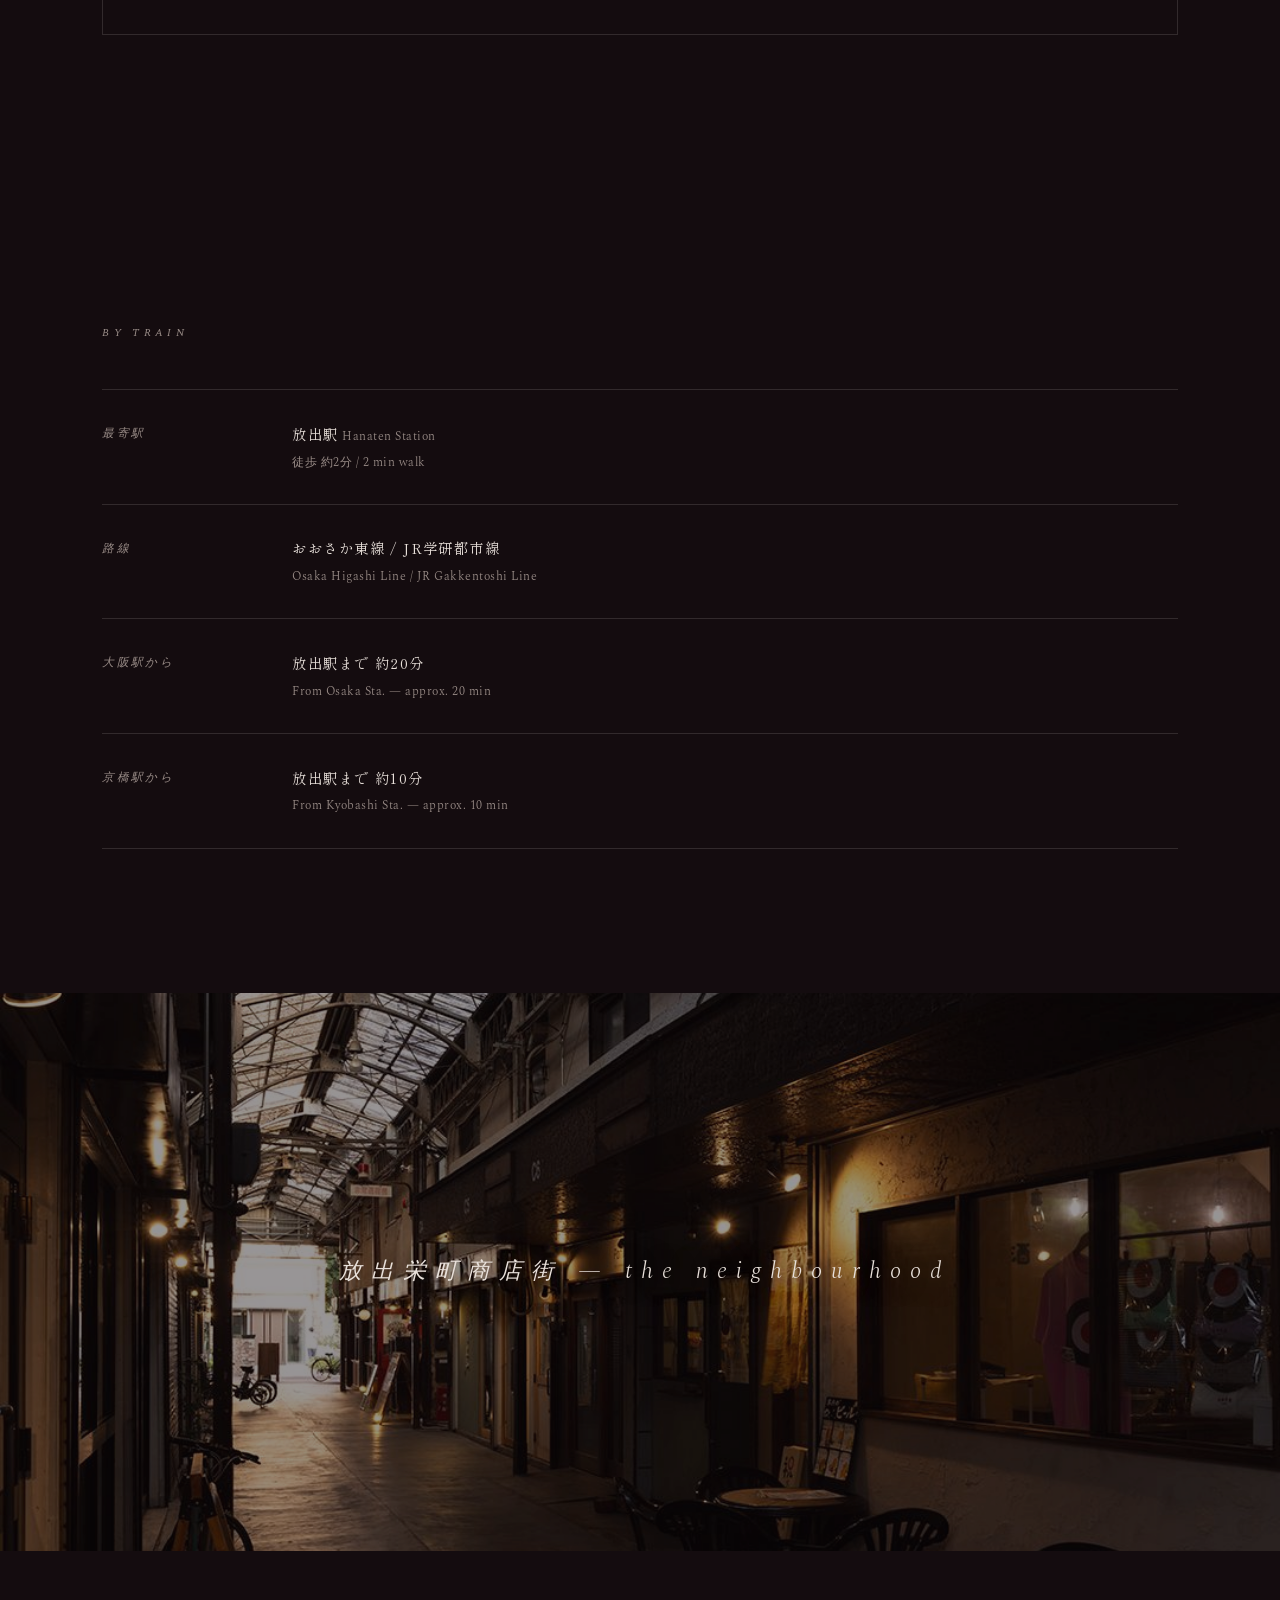
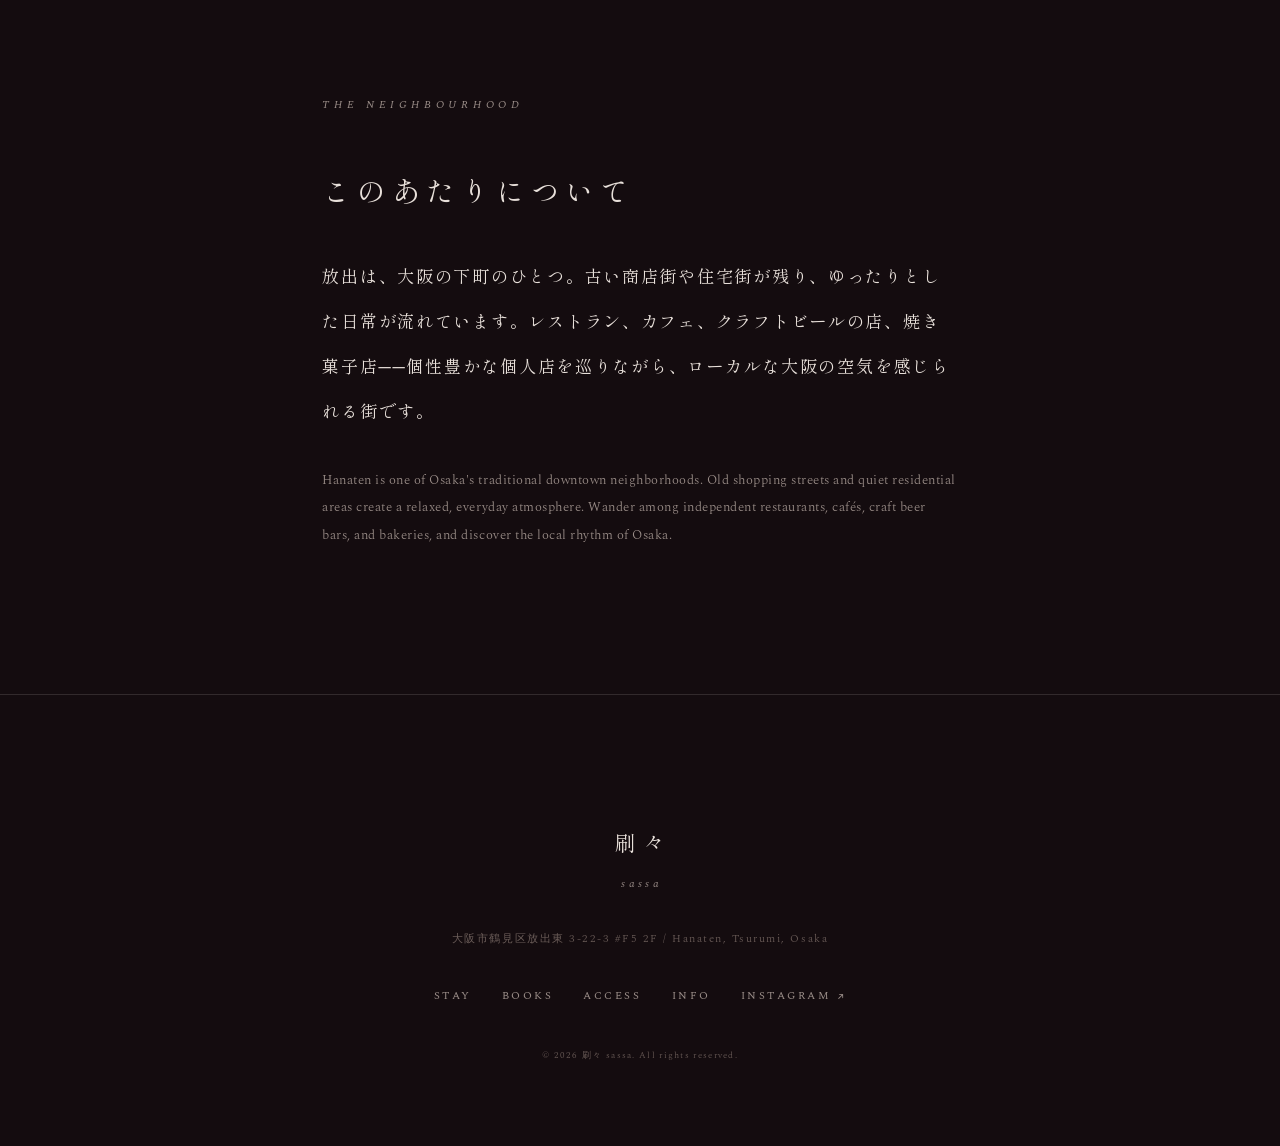
==== commit b3e939d4: "Update access.html" ====
--- a/access.html
+++ b/access.html
@@ -13,7 +13,344 @@
 <meta name="twitter:card" content="summary_large_image">
 <link rel="preconnect" href="https://fonts.googleapis.com">
 <link rel="preconnect" href="https://fonts.gstatic.com" crossorigin>
-<link rel="stylesheet" href="style.css">
+<style>/* ============================================
+   刷々 sassa — style.css  (Concept C「灯」)
+   夜の店内・灯りの巡るデザイン
+   Shippori Mincho × Spectral
+   ============================================ */
+@import url('https://fonts.googleapis.com/css2?family=Shippori+Mincho:wght@400;500&family=Spectral:ital,wght@0,200;0,300;0,400;1,300;1,400&display=swap');
+
+*,*::before,*::after{box-sizing:border-box;margin:0;padding:0;}
+
+:root{
+  --bg:#140c0f; --bg2:#1c1216;
+  --paper:#e8e0da; --ink:#e8e0da; --mid:#9a8d88; --faint:#6a5c58;
+  --line:rgba(232,224,218,.14);
+  --warm:rgba(255,196,130,1);
+  --jp:'Shippori Mincho',serif; --en:'Spectral',Georgia,serif;
+  --transition:.35s ease;
+  --ease:cubic-bezier(.2,.7,.2,1);
+}
+html{font-size:15px;-webkit-text-size-adjust:100%;scroll-behavior:smooth;}
+body{background:var(--bg);color:var(--ink);font-family:var(--jp);font-weight:400;
+  line-height:2;letter-spacing:.06em;-webkit-font-smoothing:antialiased;overflow-x:hidden;}
+img{display:block;width:100%;height:auto;}
+a{color:inherit;text-decoration:none;}
+ul{list-style:none;}
+::selection{background:rgba(255,196,130,.25);}
+
+/* 灯は使わず、静かな夜の余韻のみ。写真は通常の明るさ。 */
+
+/* ============ Nav ============ */
+.nav{position:fixed;top:0;left:0;right:0;z-index:100;display:flex;
+  justify-content:space-between;align-items:center;padding:1.6rem 2.2rem;
+  transition:background var(--transition),border-color var(--transition),padding var(--transition);
+  border-bottom:1px solid transparent;}
+.nav.solid{background:rgba(20,12,15,.88);backdrop-filter:blur(10px);
+  -webkit-backdrop-filter:blur(10px);border-bottom-color:var(--line);padding:1.1rem 2.2rem;}
+.logo{font-family:var(--jp);font-weight:500;font-size:1.2rem;letter-spacing:.22em;color:var(--paper);}
+.logo span{font-family:var(--en);font-style:italic;font-size:.88rem;letter-spacing:.14em;
+  color:var(--mid);margin-left:.6em;}
+.nav-links{display:flex;gap:2.2rem;align-items:center;}
+.nav-links a{font-family:var(--en);font-size:.82rem;letter-spacing:.22em;
+  text-transform:uppercase;color:var(--paper);opacity:.72;transition:opacity var(--transition);}
+.nav-links a:hover,.nav-links a.active{opacity:1;}
+
+.nav-toggle{display:none;flex-direction:column;gap:5px;cursor:pointer;
+  background:none;border:none;padding:4px;z-index:101;}
+.nav-toggle span{display:block;width:24px;height:1px;background:var(--paper);
+  transition:transform var(--transition),opacity var(--transition);}
+.nav-toggle.open span:nth-child(1){transform:translateY(6px) rotate(45deg);}
+.nav-toggle.open span:nth-child(2){opacity:0;}
+.nav-toggle.open span:nth-child(3){transform:translateY(-6px) rotate(-45deg);}
+.nav-drawer{display:none;position:fixed;inset:0;z-index:99;background:var(--bg);
+  flex-direction:column;justify-content:center;align-items:center;gap:2.6rem;}
+.nav-drawer.open{display:flex;}
+.nav-drawer a{font-family:var(--jp);font-size:1.4rem;letter-spacing:.3em;color:var(--paper);}
+.nav-drawer a span{font-family:var(--en);font-style:italic;font-size:.76rem;
+  letter-spacing:.18em;color:var(--mid);margin-left:.7em;}
+
+/* ============ Hero (home) ============ */
+.hero{position:relative;height:100svh;min-height:600px;overflow:hidden;
+  display:flex;align-items:center;justify-content:center;}
+.hero img{position:absolute;inset:0;width:100%;height:100%;object-fit:cover;}
+.hero::after{content:"";position:absolute;inset:0;
+  background:radial-gradient(52% 40% at 50% 50%, rgba(20,12,15,.52), transparent 72%),
+  radial-gradient(90% 80% at 50% 45%, transparent 30%, rgba(20,12,15,.55) 100%),
+  linear-gradient(to bottom, rgba(20,12,15,.35), transparent 30%, transparent 60%, rgba(20,12,15,.85));}
+.hero-copy{position:relative;z-index:10;text-align:center;padding:0 1.5rem;
+  text-shadow:0 2px 44px rgba(0,0,0,.8),0 1px 10px rgba(0,0,0,.45);}
+.hero-title{font-family:var(--jp);font-weight:400;font-size:clamp(3.2rem,10vw,6.4rem);
+  letter-spacing:.3em;text-indent:.3em;color:var(--paper);line-height:1.2;
+  opacity:0;filter:blur(14px);transform:translateY(.25em);
+  animation:lampIn 2s .35s var(--ease) forwards;}
+.hero-title .en{display:block;font-family:var(--en);font-style:italic;font-weight:300;
+  font-size:clamp(.95rem,2.4vw,1.2rem);letter-spacing:.4em;text-indent:.4em;
+  color:var(--mid);margin-top:1.2em;}
+.hero-tagline{margin-top:2.4rem;font-family:var(--jp);font-size:.9rem;
+  letter-spacing:.2em;line-height:2.4;color:var(--paper);
+  opacity:0;animation:lampFadeIn 1.8s 1.4s ease forwards;}
+.hero-tagline .en2{display:block;font-family:var(--en);font-style:italic;font-weight:300;
+  font-size:.76rem;letter-spacing:.12em;color:var(--mid);margin-top:.8em;}
+.lamp-hint{position:absolute;bottom:5rem;left:50%;transform:translateX(-50%);z-index:10;
+  font-family:var(--en);font-size:.6rem;letter-spacing:.3em;color:var(--mid);
+  white-space:nowrap;opacity:0;animation:lampFadeIn 1.8s 2.5s ease forwards;}
+.scroll-hint{position:absolute;bottom:2rem;left:50%;z-index:10;width:1px;height:52px;
+  overflow:hidden;color:transparent;background:linear-gradient(var(--mid),transparent);
+  animation:drop 2.4s ease-in-out infinite;}
+@keyframes drop{0%{transform:scaleY(0);transform-origin:top}
+  45%{transform:scaleY(1);transform-origin:top}
+  55%{transform:scaleY(1);transform-origin:bottom}
+  100%{transform:scaleY(0);transform-origin:bottom}}
+@keyframes lampIn{to{opacity:1;filter:blur(0);transform:none}}
+@keyframes lampFadeIn{to{opacity:1}}
+
+/* ============ Page hero (sub pages) ============ */
+.page-hero{position:relative;height:72vh;min-height:440px;overflow:hidden;
+  display:flex;align-items:center;justify-content:center;}
+.page-hero img{position:absolute;inset:0;width:100%;height:100%;object-fit:cover;}
+.page-hero::after{content:"";position:absolute;inset:0;
+  background:radial-gradient(54% 42% at 50% 50%, rgba(20,12,15,.55), transparent 72%),
+  radial-gradient(90% 80% at 50% 45%, transparent 30%, rgba(20,12,15,.5) 100%),
+  linear-gradient(to bottom, rgba(20,12,15,.4), transparent 35%, rgba(20,12,15,.85));}
+.page-hero-copy{position:relative;z-index:10;text-align:center;padding:0 1.5rem;
+  text-shadow:0 2px 44px rgba(0,0,0,.8),0 1px 10px rgba(0,0,0,.45);}
+.page-hero .num{font-family:var(--en);font-style:italic;font-size:.72rem;
+  letter-spacing:.4em;color:var(--mid);margin-bottom:1.6rem;
+  opacity:0;animation:lampFadeIn 1.4s .4s ease forwards;}
+.page-hero h1{font-family:var(--jp);font-weight:400;font-size:clamp(2.2rem,7vw,3.6rem);
+  letter-spacing:.3em;text-indent:.3em;color:var(--paper);line-height:1.2;
+  opacity:0;filter:blur(10px);transform:translateY(.2em);
+  animation:lampIn 1.7s .5s var(--ease) forwards;}
+.page-hero h1 .en{display:block;font-family:var(--en);font-style:italic;font-weight:300;
+  font-size:clamp(.85rem,2.2vw,1.05rem);letter-spacing:.34em;text-indent:.34em;
+  color:var(--mid);margin-top:1em;}
+
+/* ============ Statement (home) ============ */
+.statement{padding:24vh 8vw;text-align:center;}
+.statement .mark{font-family:var(--jp);writing-mode:vertical-rl;margin:0 auto 4rem;
+  font-size:.95rem;letter-spacing:.6em;color:var(--mid);height:9em;}
+.statement p{font-size:clamp(1.05rem,2.4vw,1.4rem);line-height:2.6;
+  letter-spacing:.12em;max-width:34em;margin:0 auto;}
+.statement p.en{font-family:var(--en);font-weight:300;font-size:.82rem;
+  letter-spacing:.05em;line-height:2.2;color:var(--mid);margin-top:2.6rem;max-width:44em;}
+
+/* ============ Band (full-bleed photo) ============ */
+.band{position:relative;height:62vh;min-height:340px;overflow:hidden;}
+.band img{position:absolute;inset:0;width:100%;height:100%;object-fit:cover;}
+.band::after{content:"";position:absolute;inset:0;background:rgba(20,12,15,.3);}
+.band-cap{position:absolute;inset:0;z-index:5;display:flex;align-items:center;
+  justify-content:center;text-align:center;padding:0 1.5rem;
+  font-family:var(--en);font-style:italic;font-weight:300;
+  font-size:clamp(1rem,2.8vw,1.5rem);letter-spacing:.4em;text-indent:.4em;
+  color:var(--paper);text-shadow:0 2px 30px rgba(0,0,0,.6);}
+
+/* ============ Split (photo × text) ============ */
+.split{display:grid;grid-template-columns:1fr 1fr;gap:7vw;align-items:center;
+  padding:16vh 8vw;}
+.split .ph{position:relative;aspect-ratio:3/4;overflow:hidden;}
+.split .ph img{position:absolute;inset:0;width:100%;height:100%;object-fit:cover;}
+.split .txt{max-width:30em;}
+.split.rev .txt{justify-self:end;}
+.num{font-family:var(--en);font-style:italic;font-size:.72rem;letter-spacing:.4em;
+  color:var(--mid);margin-bottom:2.2rem;}
+.split h2{font-family:var(--jp);font-weight:400;font-size:clamp(1.5rem,3.4vw,2rem);
+  letter-spacing:.24em;line-height:1.8;margin-bottom:.6rem;}
+.h-en{font-family:var(--en);font-style:italic;font-weight:300;font-size:.82rem;
+  letter-spacing:.16em;color:var(--mid);margin-bottom:2.2rem;}
+.split p{font-size:.95rem;line-height:2.5;letter-spacing:.1em;}
+.split .p-en{font-family:var(--en);font-weight:300;font-size:.8rem;
+  letter-spacing:.04em;line-height:2.1;color:var(--mid);margin-top:1.4rem;}
+.lnk{display:inline-block;margin-top:2.6rem;font-family:var(--en);font-size:.78rem;
+  letter-spacing:.28em;text-transform:uppercase;color:var(--paper);
+  border-bottom:1px solid var(--line);padding-bottom:.5em;
+  transition:border-color var(--transition),color var(--transition);}
+.lnk:hover{border-color:rgba(255,196,130,.5);color:var(--warm);}
+
+/* ============ Index links (home) ============ */
+.index-links{border-top:1px solid var(--line);}
+.index-link{display:flex;justify-content:space-between;align-items:center;
+  padding:2.6rem 8vw;border-bottom:1px solid var(--line);
+  transition:background var(--transition);}
+.index-link:hover{background:var(--bg2);}
+.index-link .l{font-family:var(--jp);font-size:1.05rem;letter-spacing:.24em;}
+.index-link .l span{font-family:var(--en);font-style:italic;font-size:.74rem;
+  letter-spacing:.2em;color:var(--mid);margin-left:1em;}
+.index-link .r{font-family:var(--en);font-weight:300;font-size:.78rem;
+  letter-spacing:.14em;color:var(--mid);transition:color var(--transition);}
+.index-link:hover .r{color:var(--warm);}
+
+/* ============ Sections (sub pages) ============ */
+.section{padding:16vh 8vw;}
+.section.narrow{max-width:56em;margin:0 auto;}
+.label{font-family:var(--en);font-style:italic;font-size:.72rem;letter-spacing:.4em;
+  text-transform:uppercase;color:var(--mid);margin-bottom:3rem;}
+.section h2{font-family:var(--jp);font-weight:400;font-size:clamp(1.4rem,3.2vw,1.9rem);
+  letter-spacing:.2em;line-height:2;margin-bottom:2.4rem;}
+.lead-jp{font-size:clamp(.98rem,2.2vw,1.15rem);line-height:2.6;letter-spacing:.1em;}
+.lead-en{font-family:var(--en);font-weight:300;font-size:.84rem;letter-spacing:.04em;
+  line-height:2.2;color:var(--mid);margin-top:2.2rem;}
+
+/* info list */
+.info-list{border-top:1px solid var(--line);}
+.info-row{display:grid;grid-template-columns:160px 1fr;gap:2rem;
+  padding:1.9rem 0;border-bottom:1px solid var(--line);}
+.info-row .key{font-family:var(--en);font-style:italic;font-weight:300;
+  font-size:.78rem;letter-spacing:.2em;color:var(--mid);padding-top:.3em;}
+.info-row .val{font-family:var(--en);font-weight:300;font-size:.82rem;
+  letter-spacing:.04em;line-height:2.1;color:var(--mid);}
+.info-row .val .jp{font-family:var(--jp);font-size:.95rem;letter-spacing:.1em;
+  color:var(--paper);}
+
+/* tags */
+.tag-list{display:flex;flex-wrap:wrap;gap:.8rem;margin-top:3rem;}
+.tag{font-family:var(--en);font-weight:300;font-size:.7rem;letter-spacing:.22em;
+  text-transform:uppercase;color:var(--mid);border:1px solid var(--line);
+  padding:.55em 1.3em;border-radius:99px;transition:border-color var(--transition),color var(--transition);}
+.tag:hover{border-color:rgba(255,196,130,.4);color:var(--paper);}
+
+/* notice */
+.notice{border:1px solid var(--line);padding:2.4rem 2.2rem;margin-top:2rem;}
+.notice h3{font-family:var(--jp);font-weight:500;font-size:1rem;
+  letter-spacing:.2em;margin-bottom:1.2rem;}
+.notice p{font-size:.9rem;line-height:2.3;letter-spacing:.08em;}
+.notice p.en,.notice .en{font-family:var(--en);font-weight:300;font-size:.78rem;
+  letter-spacing:.04em;line-height:2;color:var(--mid);margin-top:1.2rem;}
+
+/* triple */
+.triple{display:grid;grid-template-columns:repeat(3,1fr);gap:1.2rem;padding:0 8vw 4vh;}
+.triple .ph{position:relative;aspect-ratio:3/4;overflow:hidden;}
+.triple .ph img{position:absolute;inset:0;width:100%;height:100%;object-fit:cover;}
+
+/* map — 横長パノラマ・モノクロ表示 */
+.map{margin-top:3rem;aspect-ratio:21/8;border:1px solid var(--line);}
+.map iframe{width:100%;height:100%;border:0;display:block;
+  filter:grayscale(1) contrast(.95) brightness(.95);}
+@media(max-width:720px){.map{aspect-ratio:16/10;}}
+
+/* link rows (info) */
+.link-block{border-top:1px solid var(--line);}
+.link-row{display:flex;align-items:center;gap:1.6rem;padding:1.8rem .4rem;
+  border-bottom:1px solid var(--line);transition:background var(--transition);}
+.link-row:hover{background:var(--bg2);}
+.link-row .ic{width:20px;height:20px;flex:0 0 auto;color:var(--mid);}
+.link-row .lb{font-family:var(--en);font-weight:300;font-size:.92rem;
+  letter-spacing:.1em;color:var(--paper);}
+.link-row .lb .jp{font-family:var(--jp);font-size:.76rem;letter-spacing:.12em;
+  color:var(--mid);margin-top:.3em;}
+.link-row .ar{margin-left:auto;font-family:var(--en);color:var(--mid);
+  transition:color var(--transition),transform var(--transition);}
+.link-row:hover .ar{color:var(--warm);transform:translateX(4px);}
+
+/* ============ CTA ============ */
+.cta{padding:20vh 8vw;text-align:center;border-top:1px solid var(--line);}
+.cta h3{font-family:var(--jp);font-weight:400;font-size:clamp(1.3rem,3.2vw,1.8rem);
+  letter-spacing:.26em;line-height:2;}
+.cta .sub{font-family:var(--en);font-style:italic;font-weight:300;font-size:.84rem;
+  letter-spacing:.12em;color:var(--mid);margin-top:1.4rem;}
+.btn{display:inline-block;margin:2.8rem .5rem 0;font-family:var(--en);
+  font-weight:300;font-size:.78rem;letter-spacing:.24em;text-transform:uppercase;
+  color:var(--paper);border:1px solid var(--line);padding:1.05em 2.4em;
+  transition:border-color var(--transition),color var(--transition),background var(--transition);}
+.btn:hover{border-color:rgba(255,196,130,.5);color:var(--warm);}
+.btn.fill{background:rgba(255,196,130,.1);border-color:rgba(255,196,130,.38);color:var(--paper);}
+.btn.fill:hover{background:rgba(255,196,130,.18);color:#fff;}
+
+/* ============ Footer ============ */
+.foot{padding:14vh 8vw 9vh;border-top:1px solid var(--line);text-align:center;}
+.foot .fn{font-family:var(--jp);font-weight:400;font-size:1.4rem;
+  letter-spacing:.4em;text-indent:.4em;color:var(--paper);}
+.foot .fn span{display:block;font-family:var(--en);font-style:italic;font-size:.76rem;
+  letter-spacing:.3em;text-indent:.3em;color:var(--mid);margin-top:.9em;}
+.foot .addr{font-family:var(--en);font-weight:300;font-size:.72rem;
+  letter-spacing:.14em;color:var(--faint);margin-top:2.2rem;}
+.foot .flinks{display:flex;gap:2rem;justify-content:center;margin-top:2.4rem;flex-wrap:wrap;}
+.foot .flinks a{font-family:var(--en);font-size:.7rem;letter-spacing:.24em;
+  text-transform:uppercase;color:var(--mid);transition:color var(--transition);}
+.foot .flinks a:hover{color:var(--paper);}
+.foot .copy{font-family:var(--en);font-weight:300;font-size:.62rem;
+  letter-spacing:.14em;color:var(--faint);margin-top:2.6rem;}
+
+/* ============ Fade-in reveal ============ */
+.fade{opacity:0;transform:translateY(26px);
+  transition:opacity 1.1s ease,transform 1.1s var(--ease);}
+.fade.in{opacity:1;transform:none;}
+
+/* ============ Responsive ============ */
+@media(max-width:900px){
+  .info-row{grid-template-columns:120px 1fr;gap:1.2rem;}
+}
+@media(max-width:720px){
+  .nav-links{display:none;}
+  .nav-toggle{display:flex;}
+  .nav{padding:1.3rem 1.5rem;}
+  .nav.solid{padding:1rem 1.5rem;}
+  .split,.split.rev{grid-template-columns:1fr;gap:10vw;padding:14vh 7vw;}
+  .split.rev .txt{order:0;justify-self:start;}
+  .triple{grid-template-columns:1fr;padding:0 7vw 4vh;}
+  .triple .ph{aspect-ratio:16/11;}
+  .statement{padding:18vh 7vw;}
+  .section{padding:12vh 7vw;}
+  .band{height:52vh;}
+  .index-link{padding:2rem 7vw;}
+  .info-row{grid-template-columns:1fr;gap:.5rem;padding:1.5rem 0;}
+  .hero{min-height:560px;}
+  .lamp-hint{bottom:2.6rem;}
+  .scroll-hint{display:none;}
+  .foot{padding:12vh 7vw 8vh;}
+}
+@media(max-width:400px){html{font-size:14px;}}
+
+/* ============ Reduced motion ============ */
+@media(prefers-reduced-motion:reduce){
+  .hero img,.page-hero img,.band img,.split .ph img,.triple .ph img{filter:none;transition:none;}
+  .hero-title,.hero-tagline,.lamp-hint,.page-hero .num,.page-hero h1{
+    animation:none;opacity:1;filter:none;transform:none;}
+  .scroll-hint{animation:none;}
+  .fade{opacity:1;transform:none;transition:none;}
+  html{scroll-behavior:auto;}
+}
+
+/* ============================================
+   灯 — the lamp (script.js の LAMP_ENABLED で切替)
+   body.lamp-on が付いた時だけ有効になる層。
+   ============================================ */
+.lamp-hint{display:none;}
+body.lamp-on .lamp-hint{display:block;}
+
+body.lamp-on #lamp{position:fixed;inset:0;z-index:90;pointer-events:none;mix-blend-mode:screen;
+  background:radial-gradient(min(46vw,460px) at var(--lx,50%) var(--ly,40%),
+    rgba(255,196,130,.15), rgba(255,170,110,.05) 45%, transparent 70%);
+  animation:lampBreathe 4.6s ease-in-out infinite;}
+@keyframes lampBreathe{0%,100%{opacity:.85}50%{opacity:1}}
+body.lamp-on.page-util #lamp{
+  background:radial-gradient(min(38vw,380px) at var(--lx,50%) var(--ly,40%),
+    rgba(255,196,130,.09), transparent 62%);}
+
+body.lamp-on #grain{position:fixed;inset:-50%;z-index:95;pointer-events:none;opacity:.045;
+  background-image:url("data:image/svg+xml,%3Csvg xmlns='http://www.w3.org/2000/svg' width='140' height='140'%3E%3Cfilter id='n'%3E%3CfeTurbulence baseFrequency='0.9'/%3E%3C/filter%3E%3Crect width='140' height='140' filter='url(%23n)'/%3E%3C/svg%3E");
+  animation:grainShift 1.4s steps(3) infinite;}
+@keyframes grainShift{0%{transform:translate(0,0)}33%{transform:translate(-2%,1%)}
+  66%{transform:translate(1%,-2%)}100%{transform:translate(0,0)}}
+
+/* 灯ON時のみ：写真は暗がりに眠り、灯りが近づくと目を覚ます */
+body.lamp-on .hero img,body.lamp-on .page-hero img,body.lamp-on .band img,
+body.lamp-on .split .ph img,body.lamp-on .triple .ph img{
+  filter:brightness(.66) saturate(.92);transition:filter 1.2s ease;}
+body.lamp-on .hero img.lit,body.lamp-on .page-hero img.lit,body.lamp-on .band img.lit,
+body.lamp-on .split .ph img.lit,body.lamp-on .triple .ph img.lit{
+  filter:brightness(1) saturate(1);}
+body.lamp-on.page-util .hero img,body.lamp-on.page-util .page-hero img,
+body.lamp-on.page-util .band img,body.lamp-on.page-util .split .ph img,
+body.lamp-on.page-util .triple .ph img{filter:brightness(.82) saturate(.96);}
+body.lamp-on.page-util .band img.lit,body.lamp-on.page-util .page-hero img.lit{filter:none;}
+
+@media(prefers-reduced-motion:reduce){
+  body.lamp-on #lamp,body.lamp-on #grain{display:none;}
+  body.lamp-on .hero img,body.lamp-on .page-hero img,body.lamp-on .band img,
+  body.lamp-on .split .ph img,body.lamp-on .triple .ph img{filter:none;transition:none;}
+}
+</style>
 <link rel="icon" href="favicon.ico">
 </head><body class="page-util">
 <nav class="nav">
@@ -30,7 +367,7 @@
   <a href="info.html">Info<span>情報</span></a>
 </div>
 <section class="page-hero">
-  <img src="images/hero-access.jpg" alt="放出の商店街">
+  <img src="[data-uri]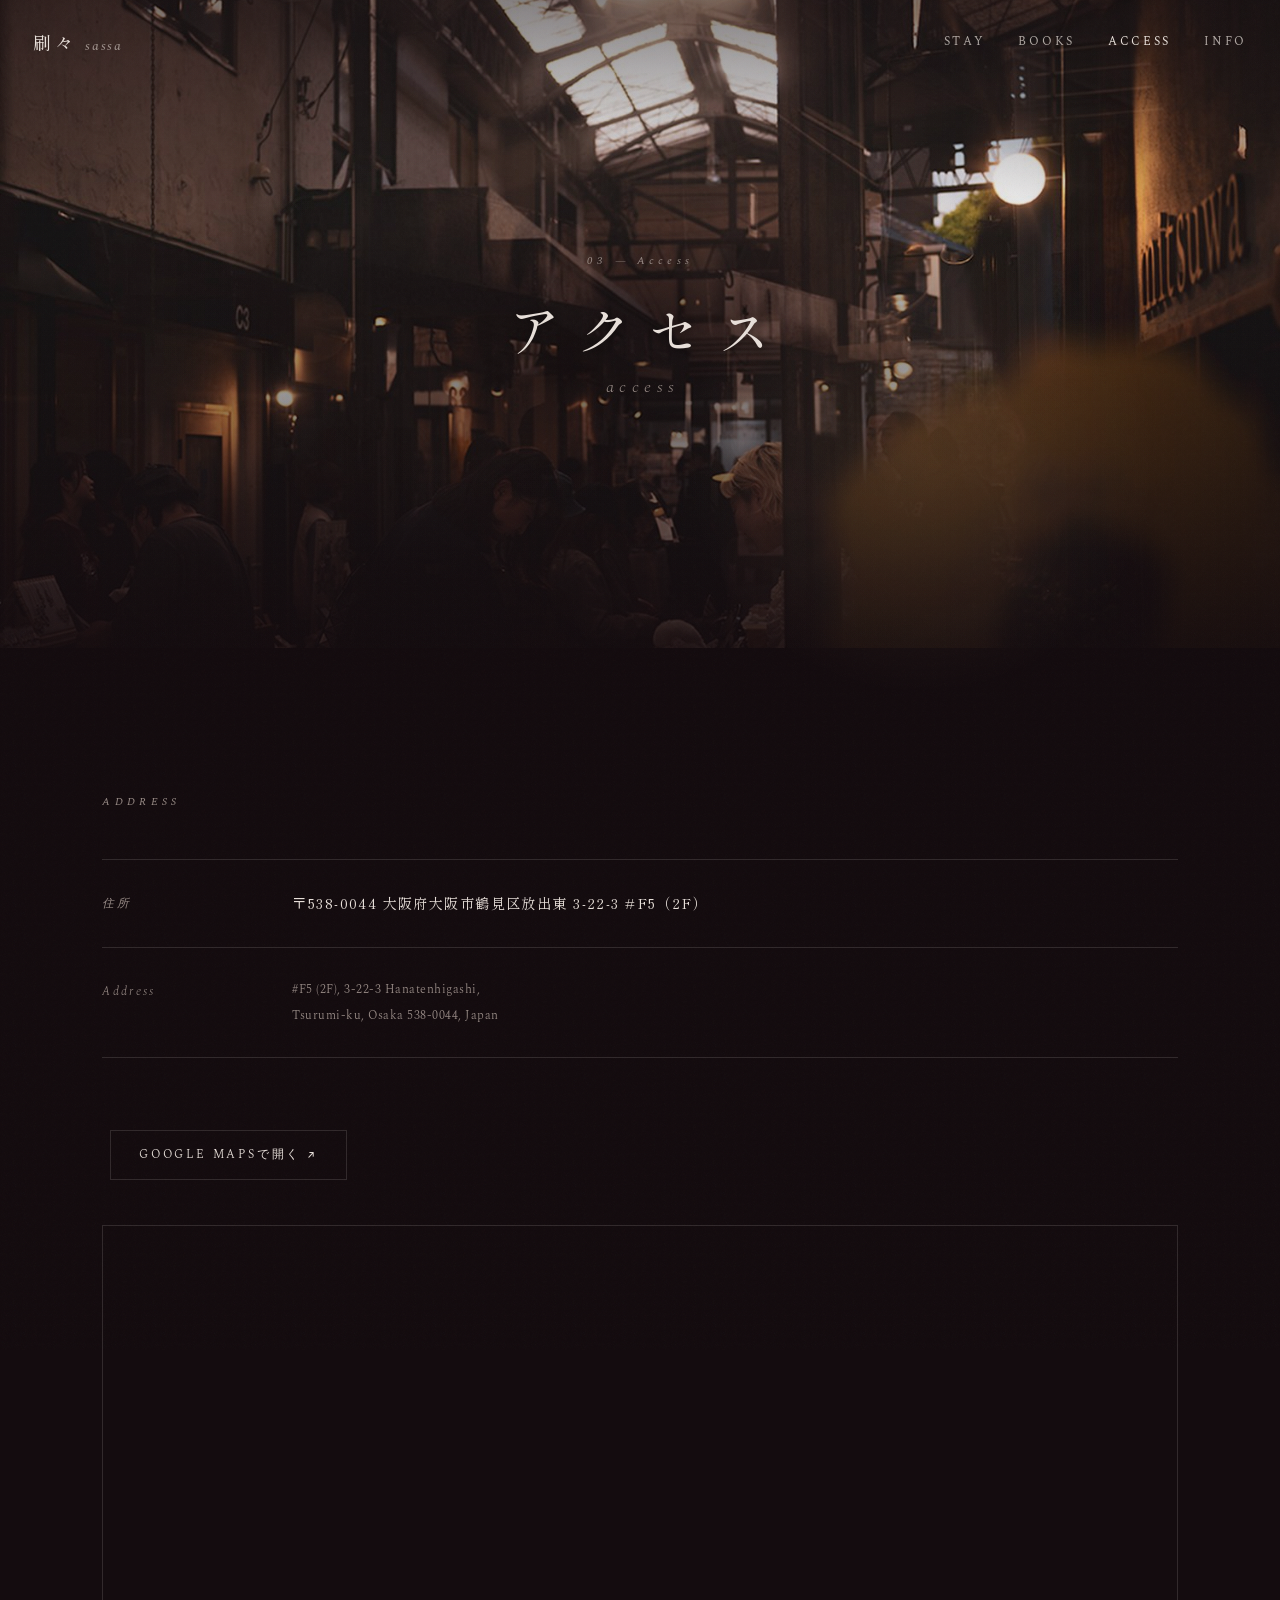
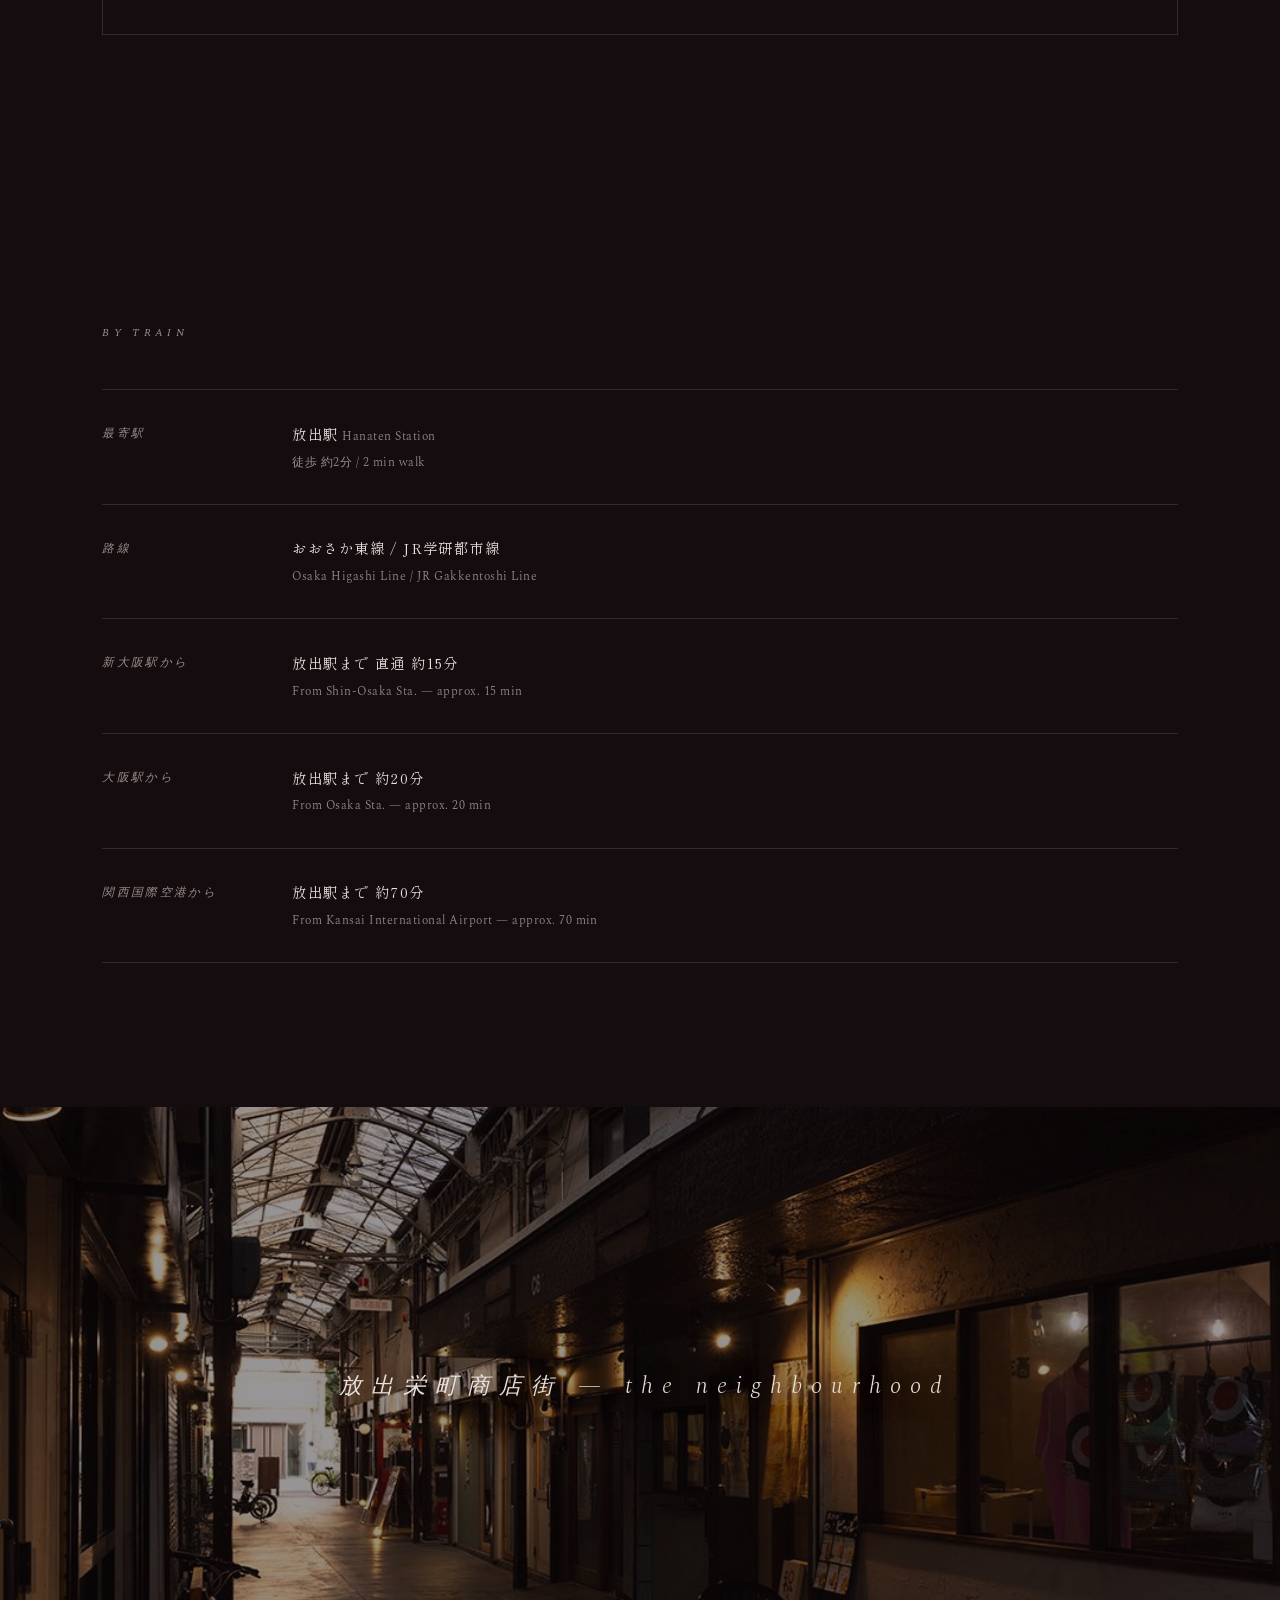
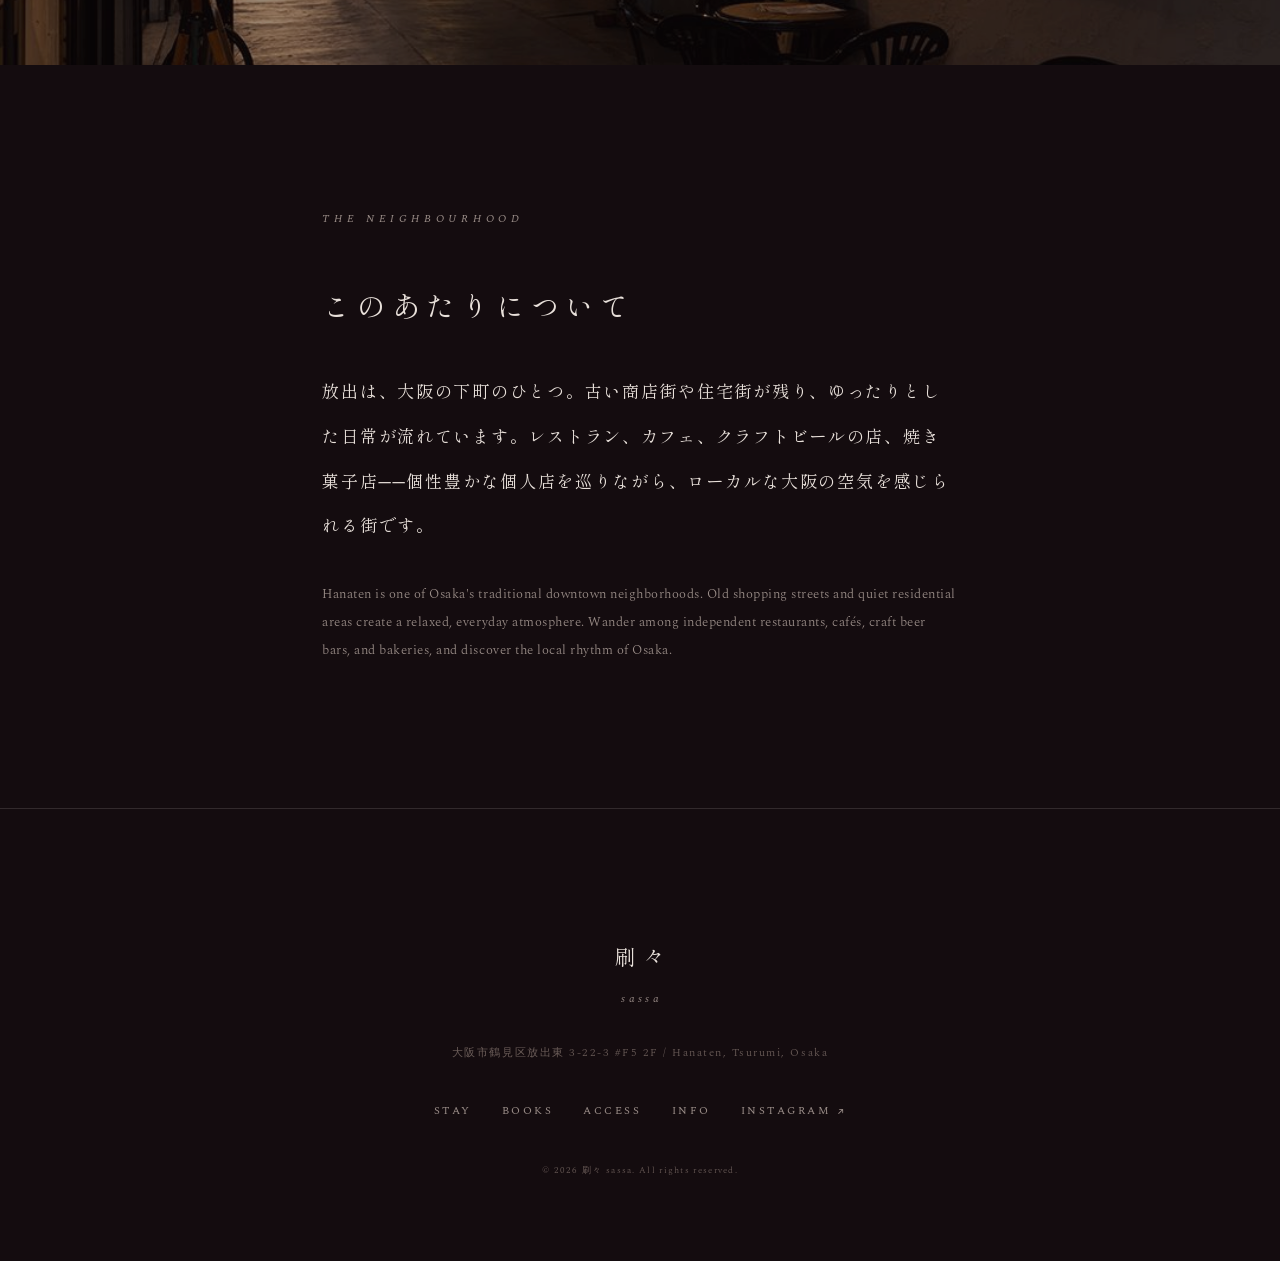
==== commit 65db8e30: "Update access.html" ====
--- a/access.html
+++ b/access.html
@@ -393,8 +393,9 @@
   <div class="info-list">
     <div class="info-row"><div class="key">最寄駅</div><div class="val"><span class="jp">放出駅</span> Hanaten Station<br>徒歩 約2分 / 2 min walk</div></div>
     <div class="info-row"><div class="key">路線</div><div class="val"><span class="jp">おおさか東線 / JR学研都市線</span><br>Osaka Higashi Line / JR Gakkentoshi Line</div></div>
+    <div class="info-row"><div class="key">新大阪駅から</div><div class="val"><span class="jp">放出駅まで 直通 約15分</span><br>From Shin-Osaka Sta. — approx. 15 min</div></div>
     <div class="info-row"><div class="key">大阪駅から</div><div class="val"><span class="jp">放出駅まで 約20分</span><br>From Osaka Sta. — approx. 20 min</div></div>
-    <div class="info-row"><div class="key">京橋駅から</div><div class="val"><span class="jp">放出駅まで 約10分</span><br>From Kyobashi Sta. — approx. 10 min</div></div>
+    <div class="info-row"><div class="key">関西国際空港から</div><div class="val"><span class="jp">放出駅まで 約70分</span><br>From Kansai International Airport — approx. 70 min</div></div>
   </div>
 </section>
 
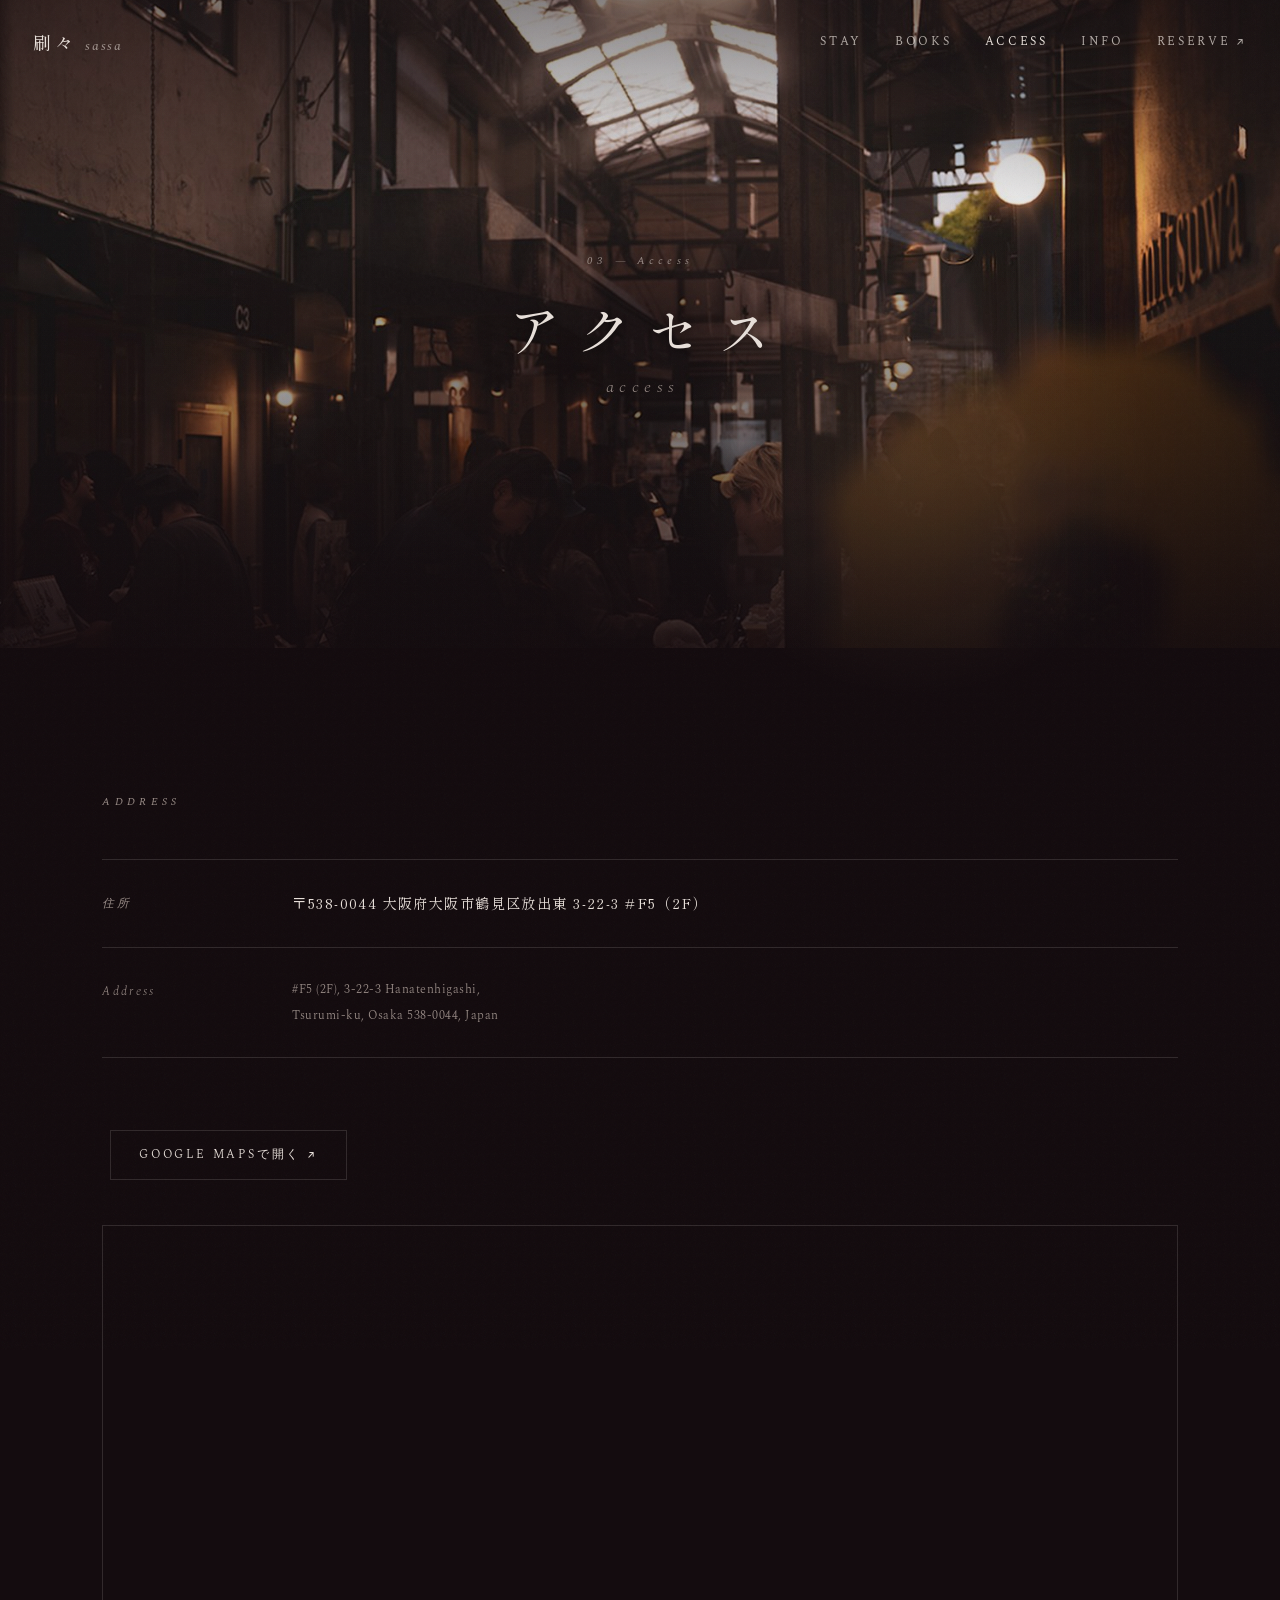
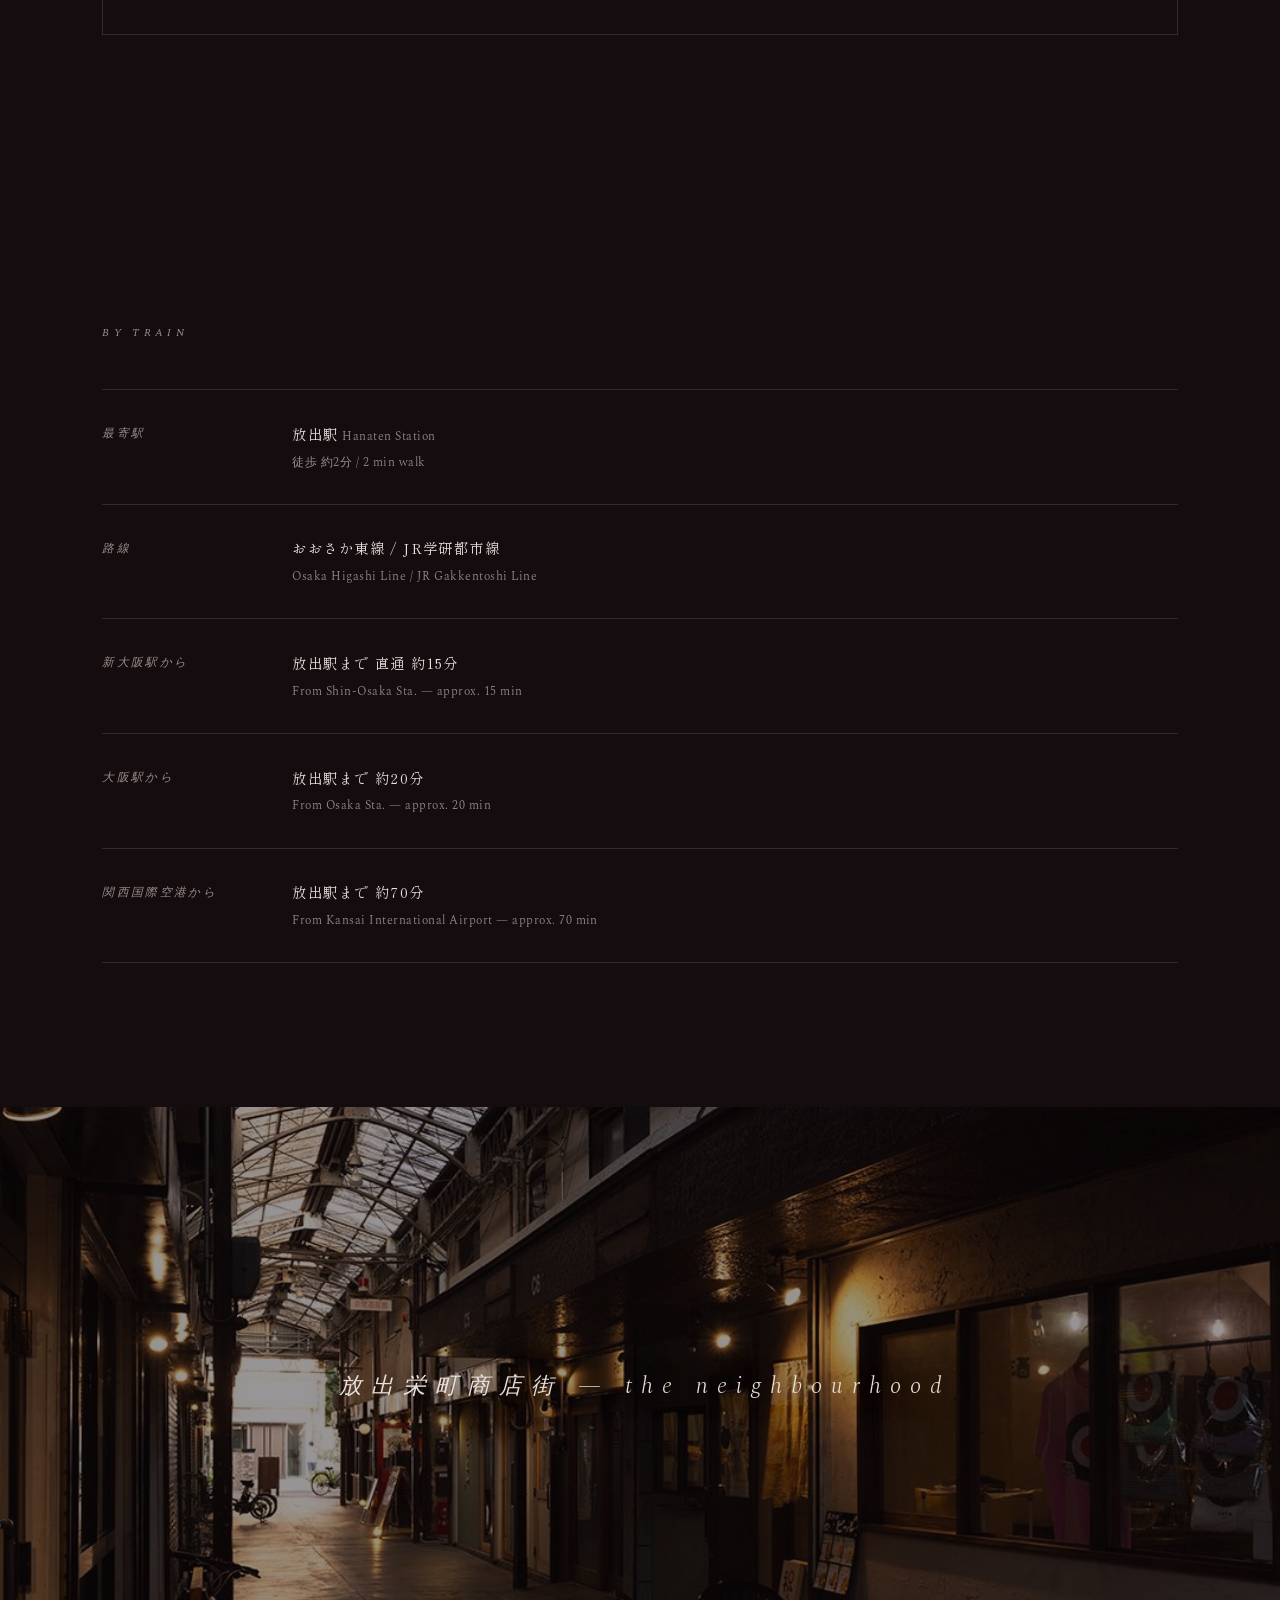
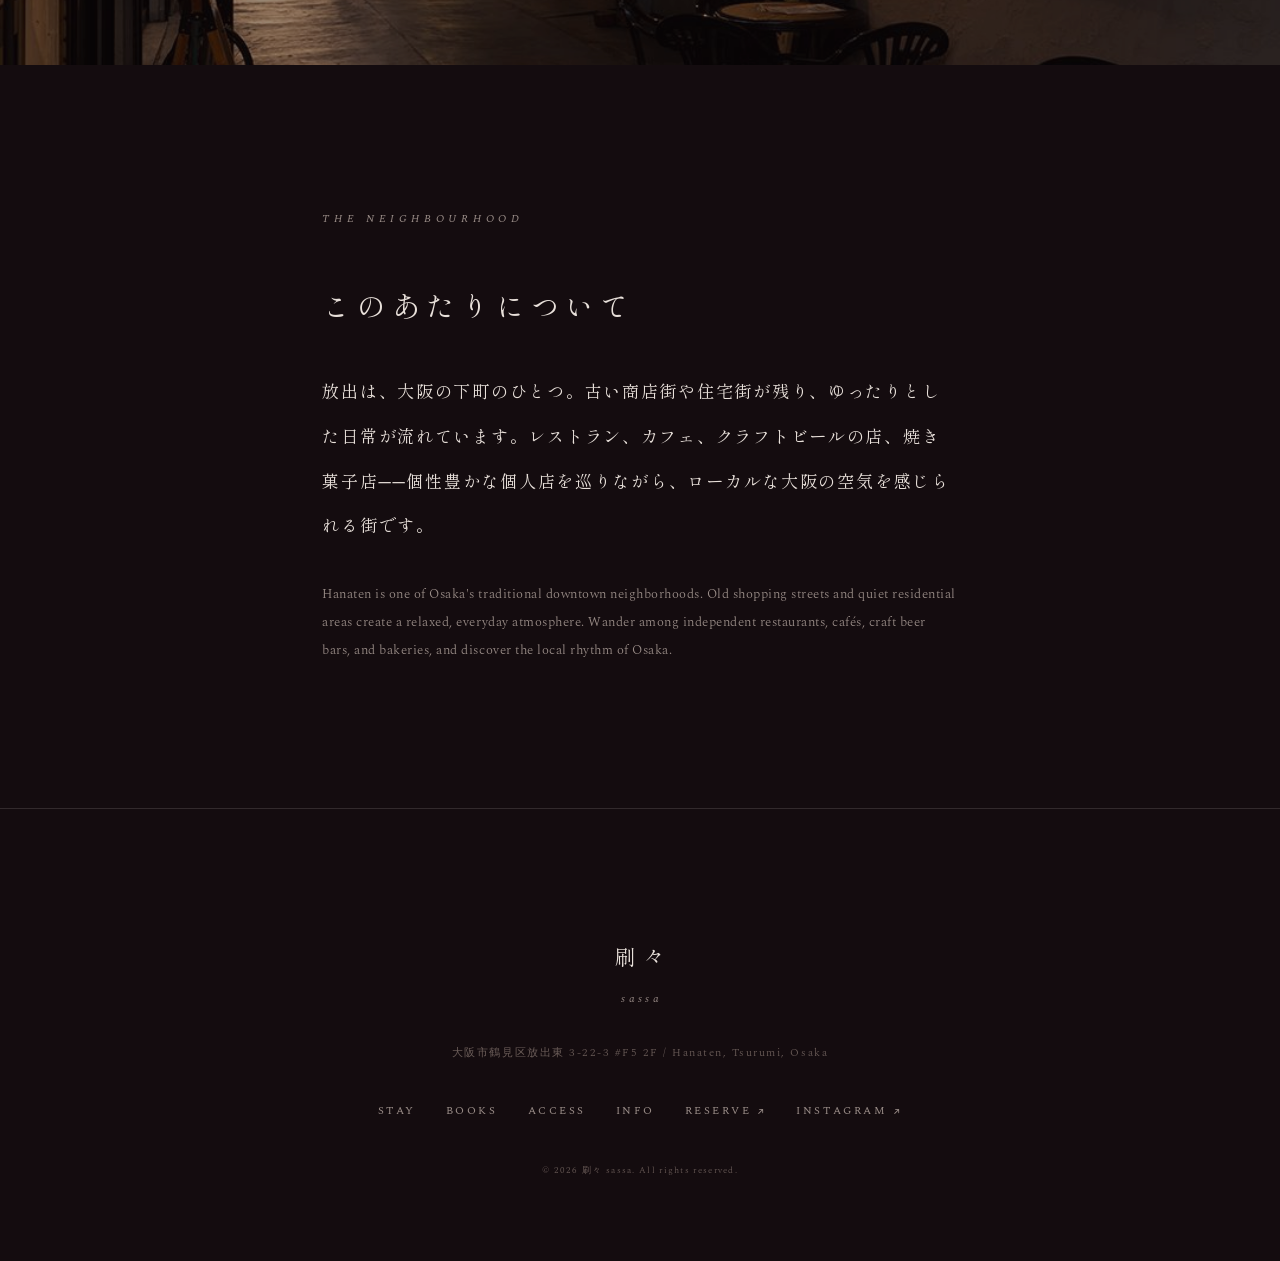
==== commit 11a00715: "Update access.html" ====
--- a/access.html
+++ b/access.html
@@ -356,7 +356,7 @@
 <nav class="nav">
   <a href="index.html" class="logo">刷々<span>sassa</span></a>
   <div class="nav-links">
-    <a href="stay.html">Stay</a><a href="books.html">Books</a><a href="access.html">Access</a><a href="info.html">Info</a>
+    <a href="stay.html">Stay</a><a href="books.html">Books</a><a href="access.html">Access</a><a href="info.html">Info</a><a href="https://airbnb.jp/h/sassa-osaka" target="_blank" rel="noopener" class="nav-reserve">Reserve ↗</a>
   </div>
   <button class="nav-toggle" aria-label="メニュー"><span></span><span></span><span></span></button>
 </nav>
@@ -365,6 +365,7 @@
   <a href="books.html">Books<span>本屋</span></a>
   <a href="access.html">Access<span>アクセス</span></a>
   <a href="info.html">Info<span>情報</span></a>
+  <a href="https://airbnb.jp/h/sassa-osaka" target="_blank" rel="noopener" class="drawer-reserve">Reserve<span>ご予約</span></a>
 </div>
 <section class="page-hero">
   <img src="[data-uri]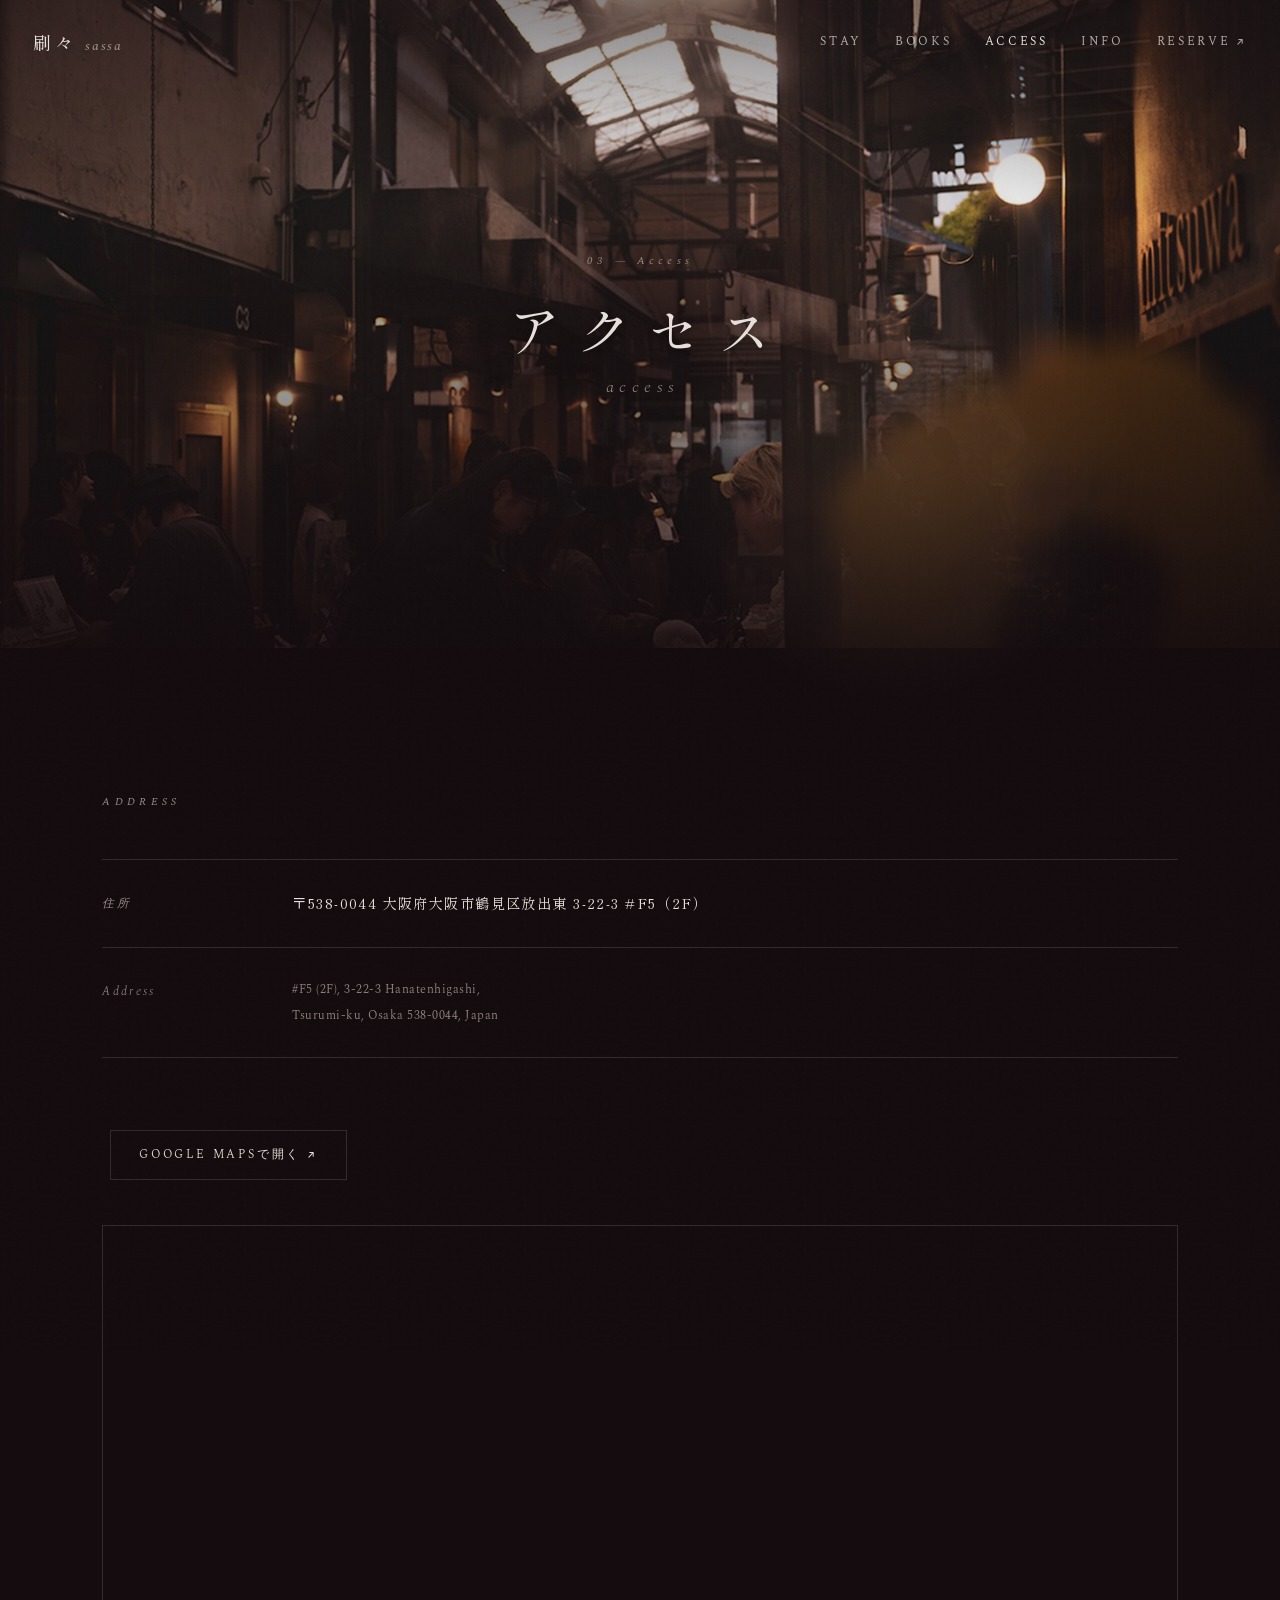
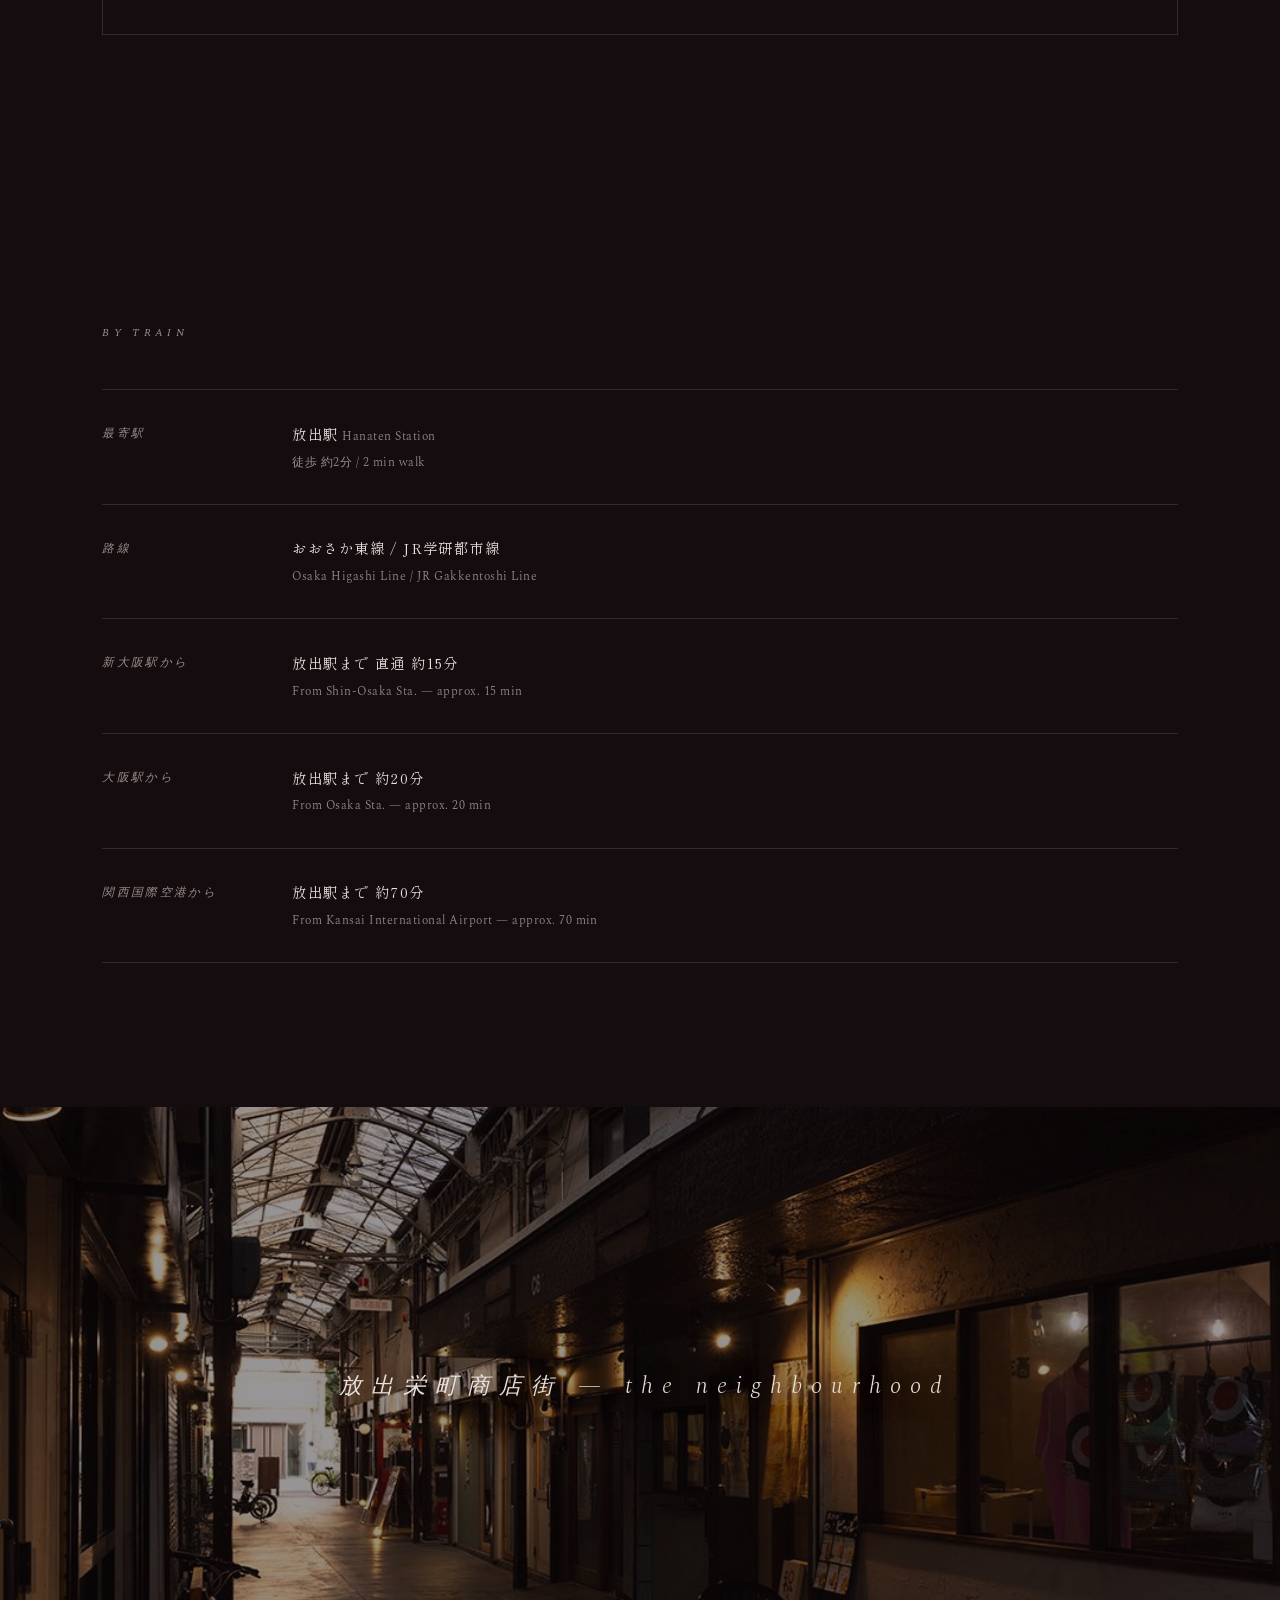
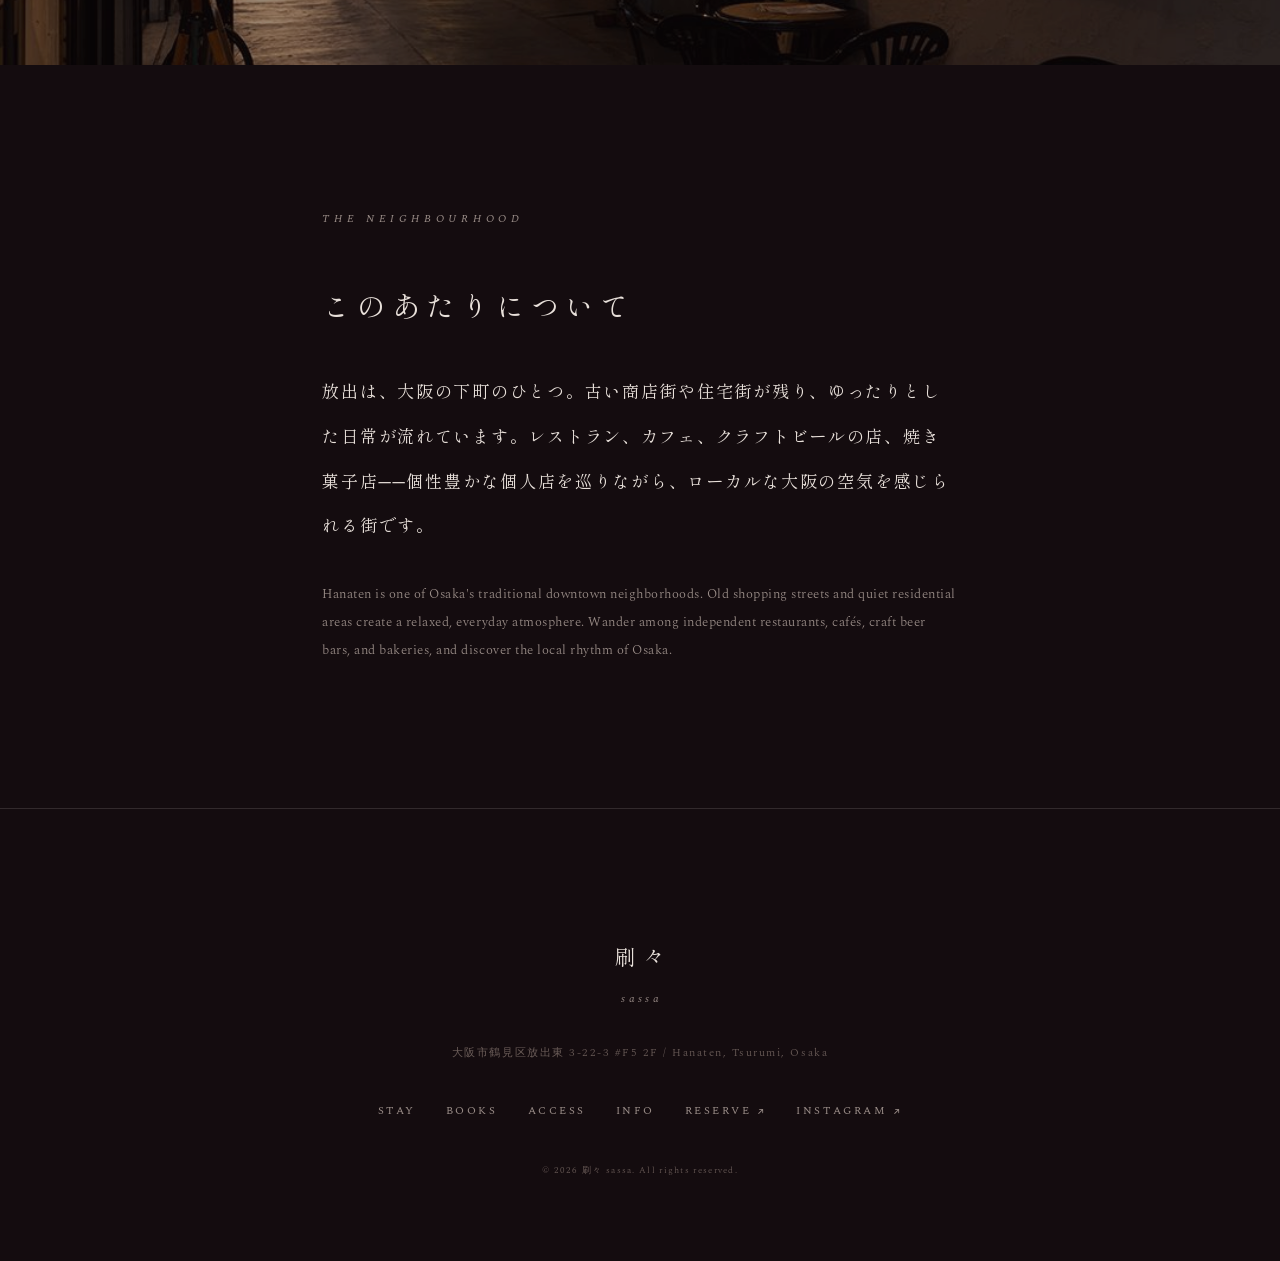
==== commit 1ad5ae7c: "Update access.html" ====
--- a/access.html
+++ b/access.html
@@ -8,7 +8,7 @@
 <meta property="og:url" content="https://sassa-osaka.github.io/access.html">
 <meta property="og:title" content="Access — 刷々 sassa | 大阪市鶴見区放出東">
 <meta property="og:description" content="刷々 sassaのアクセス。大阪市鶴見区放出東3-22-3 #F5 2F。最寄り：おおさか東線 放出駅 徒歩約2分。">
-<meta property="og:image" content="https://sassa-osaka.github.io/images/hero-access.jpg">
+<meta property="og:image" content="https://sassa-osaka.github.io/images/og-access.jpg">
 <meta property="og:locale" content="ja_JP"><meta property="og:locale:alternate" content="en_US">
 <meta name="twitter:card" content="summary_large_image">
 <link rel="preconnect" href="https://fonts.googleapis.com">
@@ -368,7 +368,7 @@
   <a href="https://airbnb.jp/h/sassa-osaka" target="_blank" rel="noopener" class="drawer-reserve">Reserve<span>ご予約</span></a>
 </div>
 <section class="page-hero">
-  <img src="[data-uri]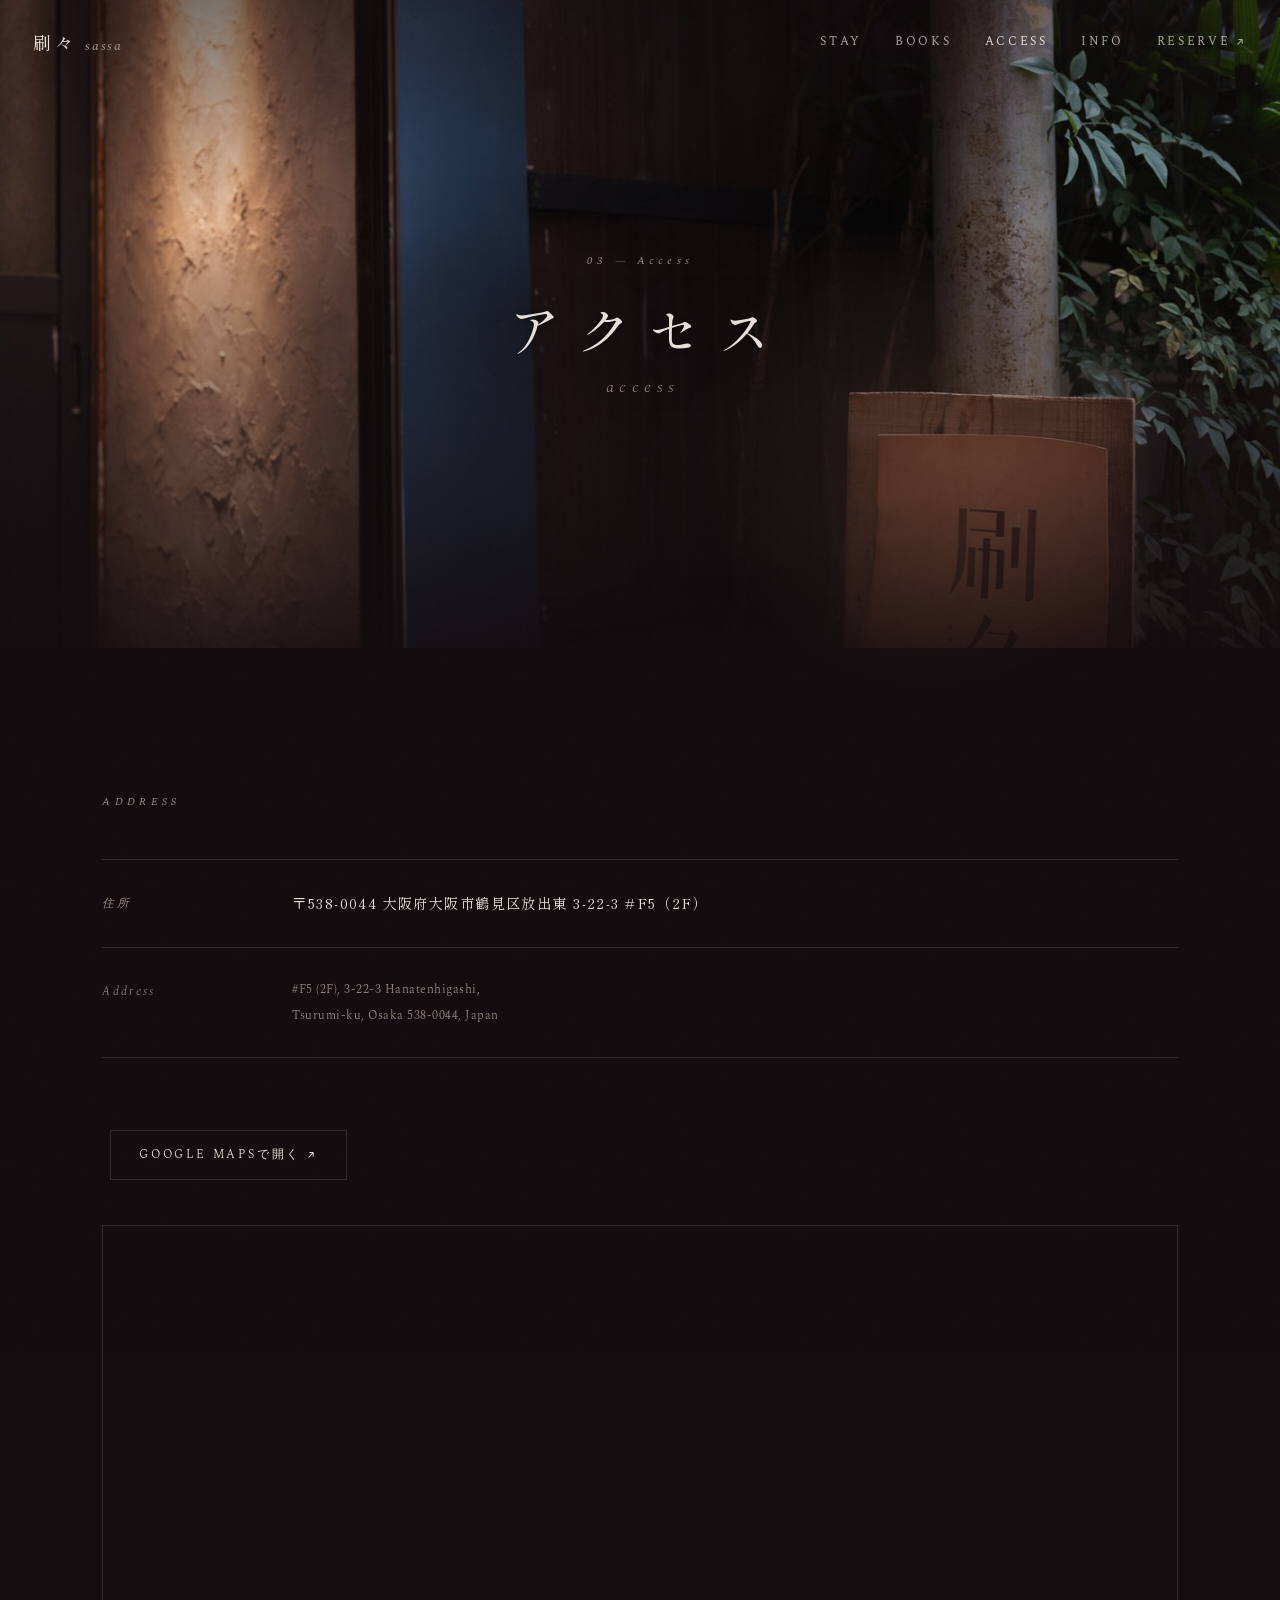
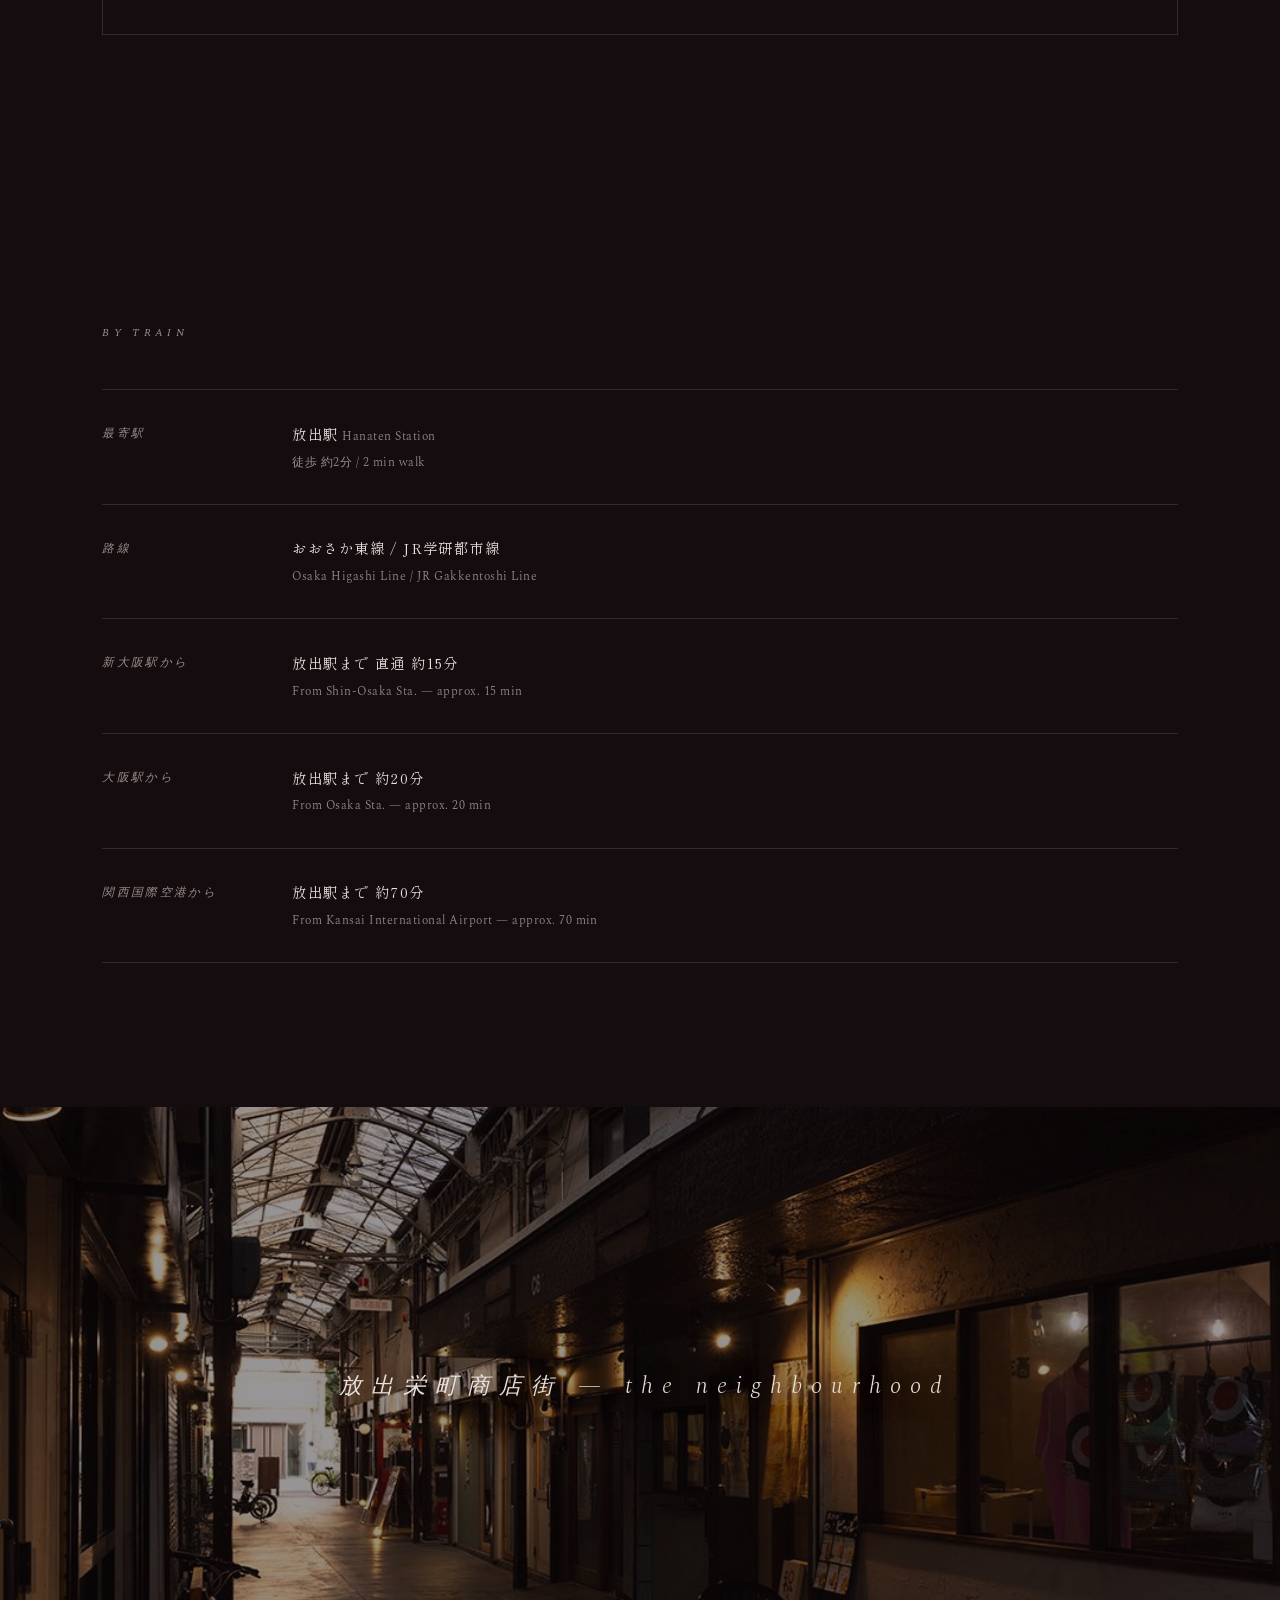
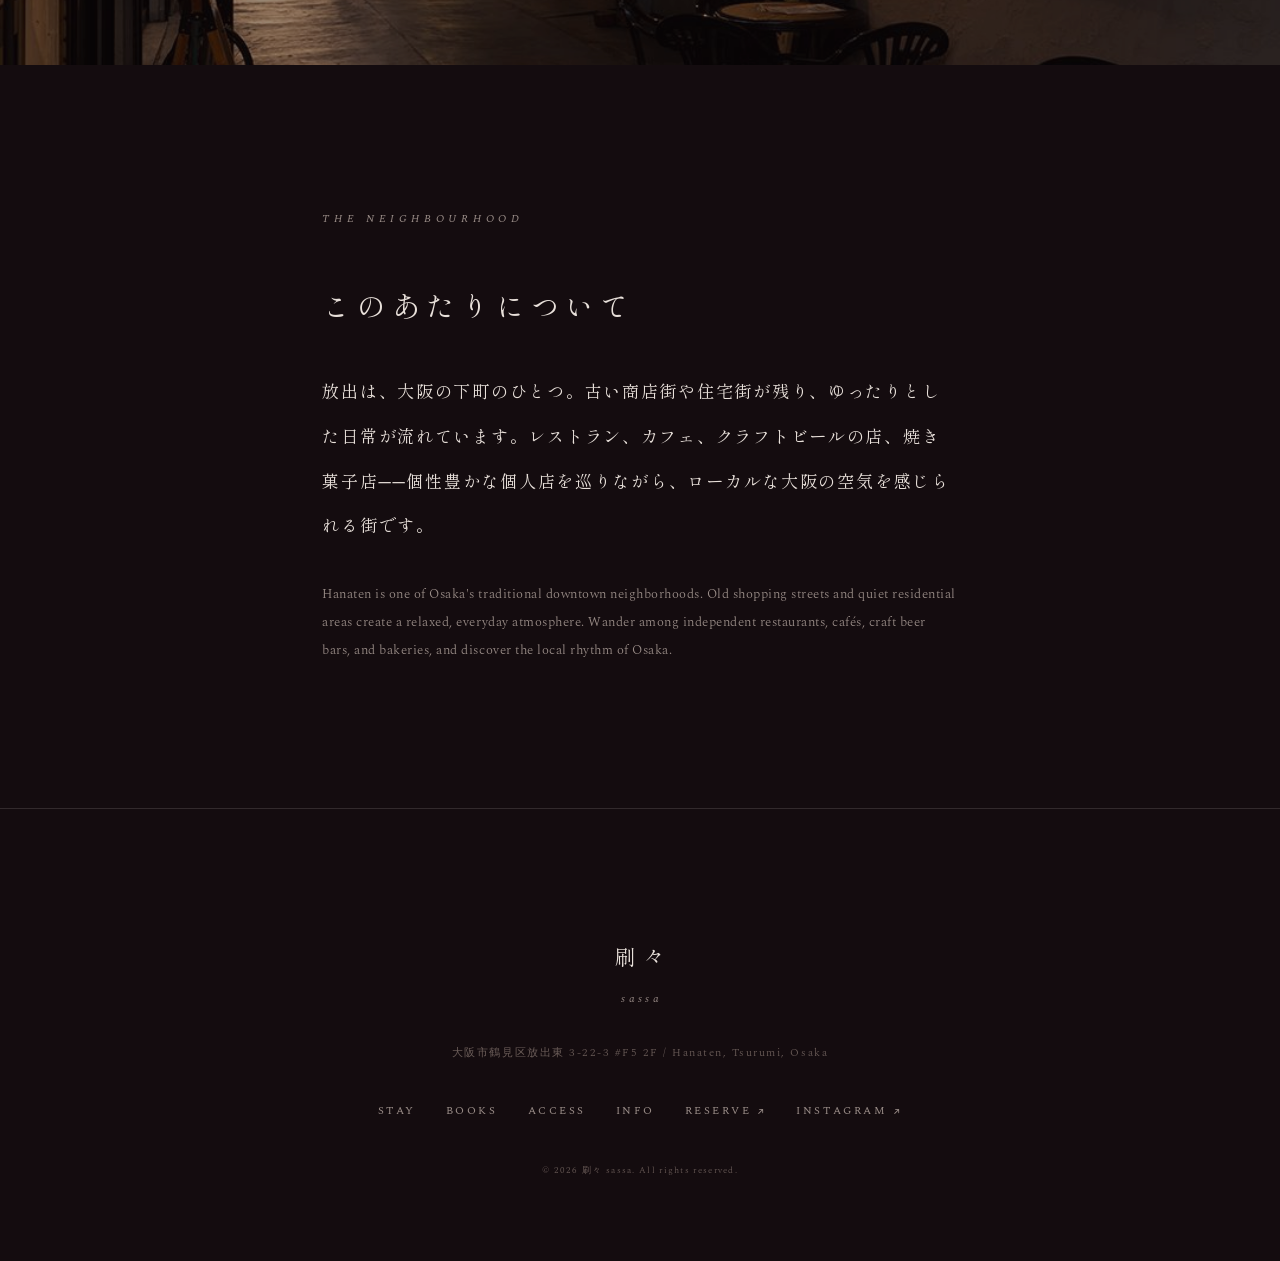
==== commit 2c311b79: "Add files via upload" ====
--- a/access.html
+++ b/access.html
@@ -352,11 +352,19 @@
 }
 </style>
 <link rel="icon" href="favicon.ico">
+<!-- Google Analytics (GA4) -->
+<script async src="https://www.googletagmanager.com/gtag/js?id=G-TS4EB0FBYE"></script>
+<script>
+  window.dataLayer = window.dataLayer || [];
+  function gtag(){dataLayer.push(arguments);}
+  gtag('js', new Date());
+  gtag('config', 'G-TS4EB0FBYE');
+</script>
 </head><body class="page-util">
 <nav class="nav">
   <a href="index.html" class="logo">刷々<span>sassa</span></a>
   <div class="nav-links">
-    <a href="stay.html">Stay</a><a href="books.html">Books</a><a href="access.html">Access</a><a href="info.html">Info</a><a href="https://airbnb.jp/h/sassa-osaka" target="_blank" rel="noopener" class="nav-reserve">Reserve ↗</a>
+    <a href="stay.html">Stay</a><a href="books.html">Books</a><a href="access.html">Access</a><a href="info.html">Info</a><a href="https://airbnb.jp/h/sassa-osaka" target="_blank" rel="noopener" class="nav-reserve" onclick="gtag('event','reserve_click',{'link_location':'page'})">Reserve ↗</a>
   </div>
   <button class="nav-toggle" aria-label="メニュー"><span></span><span></span><span></span></button>
 </nav>
@@ -365,7 +373,7 @@
   <a href="books.html">Books<span>本屋</span></a>
   <a href="access.html">Access<span>アクセス</span></a>
   <a href="info.html">Info<span>情報</span></a>
-  <a href="https://airbnb.jp/h/sassa-osaka" target="_blank" rel="noopener" class="drawer-reserve">Reserve<span>ご予約</span></a>
+  <a href="https://airbnb.jp/h/sassa-osaka" target="_blank" rel="noopener" class="drawer-reserve" onclick="gtag('event','reserve_click',{'link_location':'page'})">Reserve<span>ご予約</span></a>
 </div>
 <section class="page-hero">
   <img src="images/hero-access.jpg" alt="刷々 sassa の入口・放出栄町商店街">
@@ -416,7 +424,7 @@
   <div class="fn">刷々<span>sassa</span></div>
   <p class="addr">大阪市鶴見区放出東 3-22-3 #F5 2F / Hanaten, Tsurumi, Osaka</p>
   <div class="flinks">
-    <a href="stay.html">Stay</a><a href="books.html">Books</a><a href="access.html">Access</a><a href="info.html">Info</a><a href="https://airbnb.jp/h/sassa-osaka" target="_blank" rel="noopener" class="nav-reserve">Reserve ↗</a>
+    <a href="stay.html">Stay</a><a href="books.html">Books</a><a href="access.html">Access</a><a href="info.html">Info</a><a href="https://airbnb.jp/h/sassa-osaka" target="_blank" rel="noopener" class="nav-reserve" onclick="gtag('event','reserve_click',{'link_location':'page'})">Reserve ↗</a>
     <a href="https://www.instagram.com/book_sassa/" target="_blank" rel="noopener">Instagram ↗</a>
   </div>
   <p class="copy">© 2026 刷々 sassa. All rights reserved.</p>
